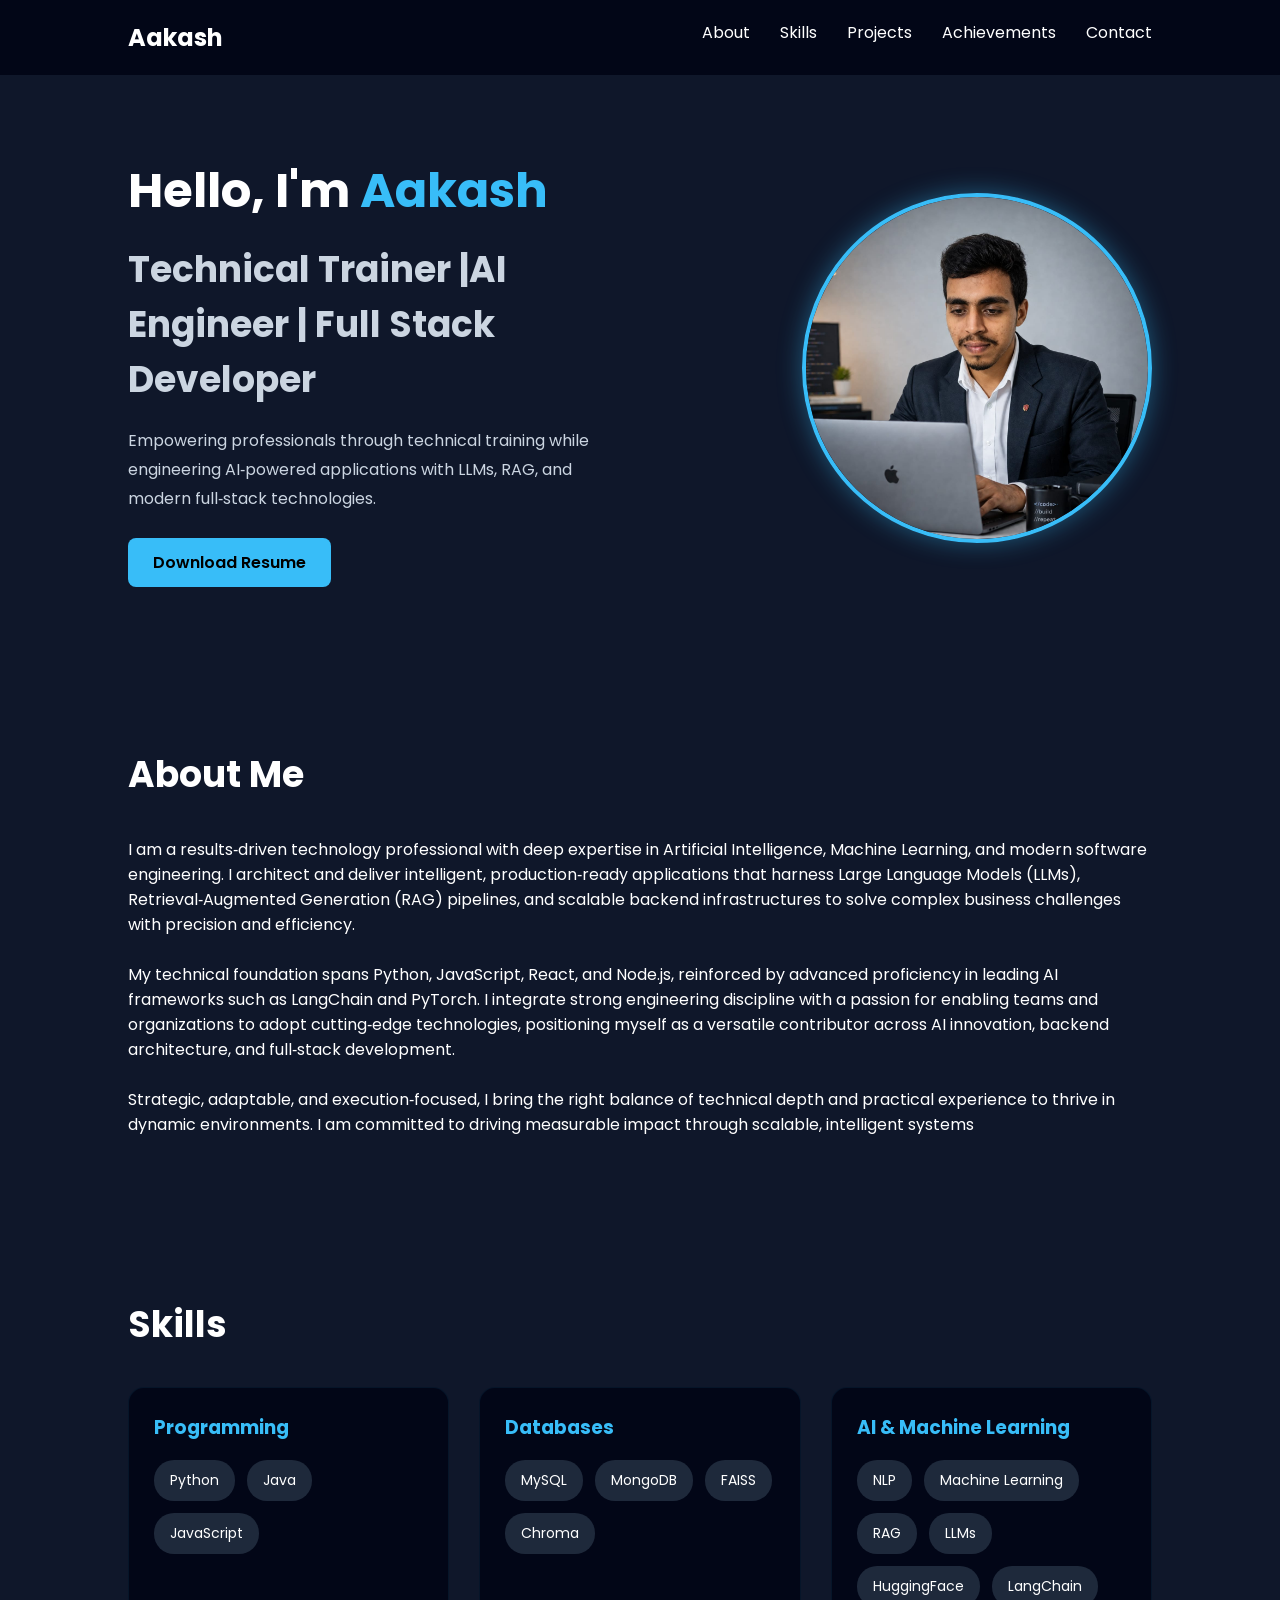
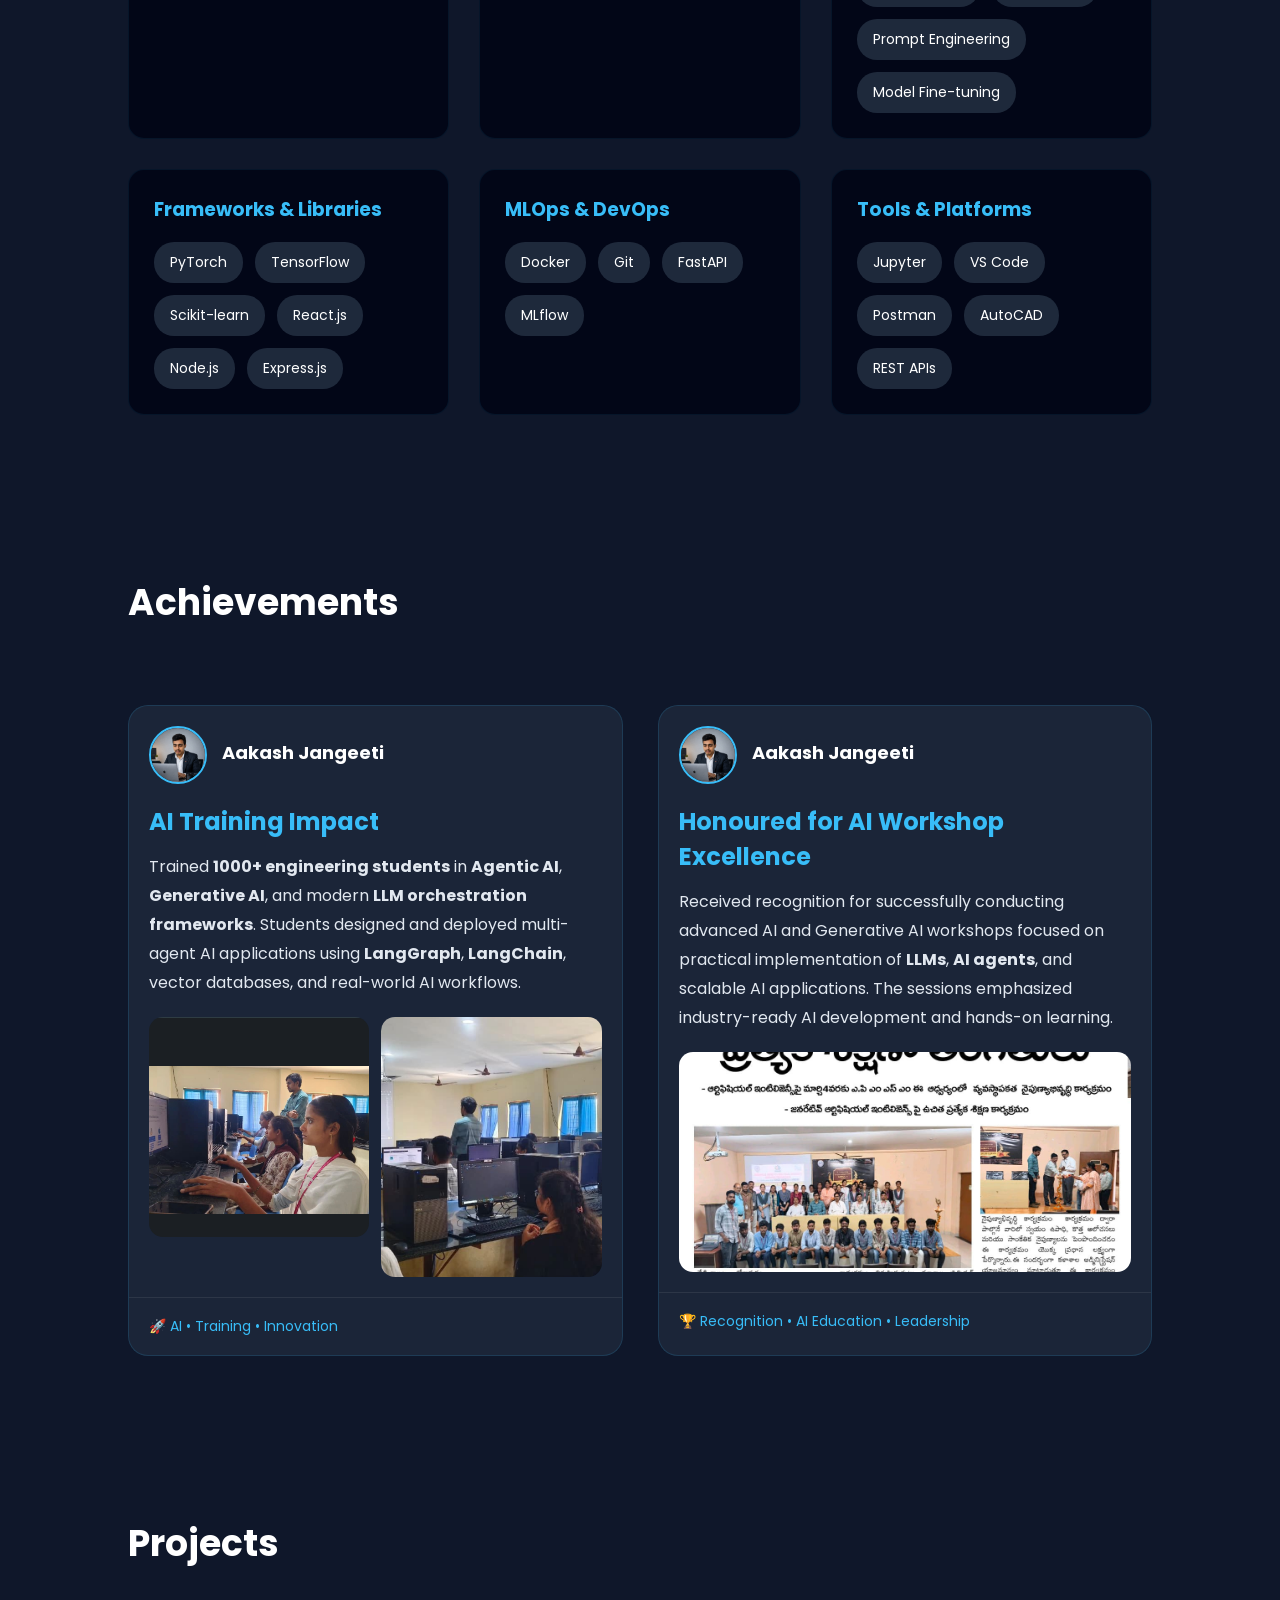
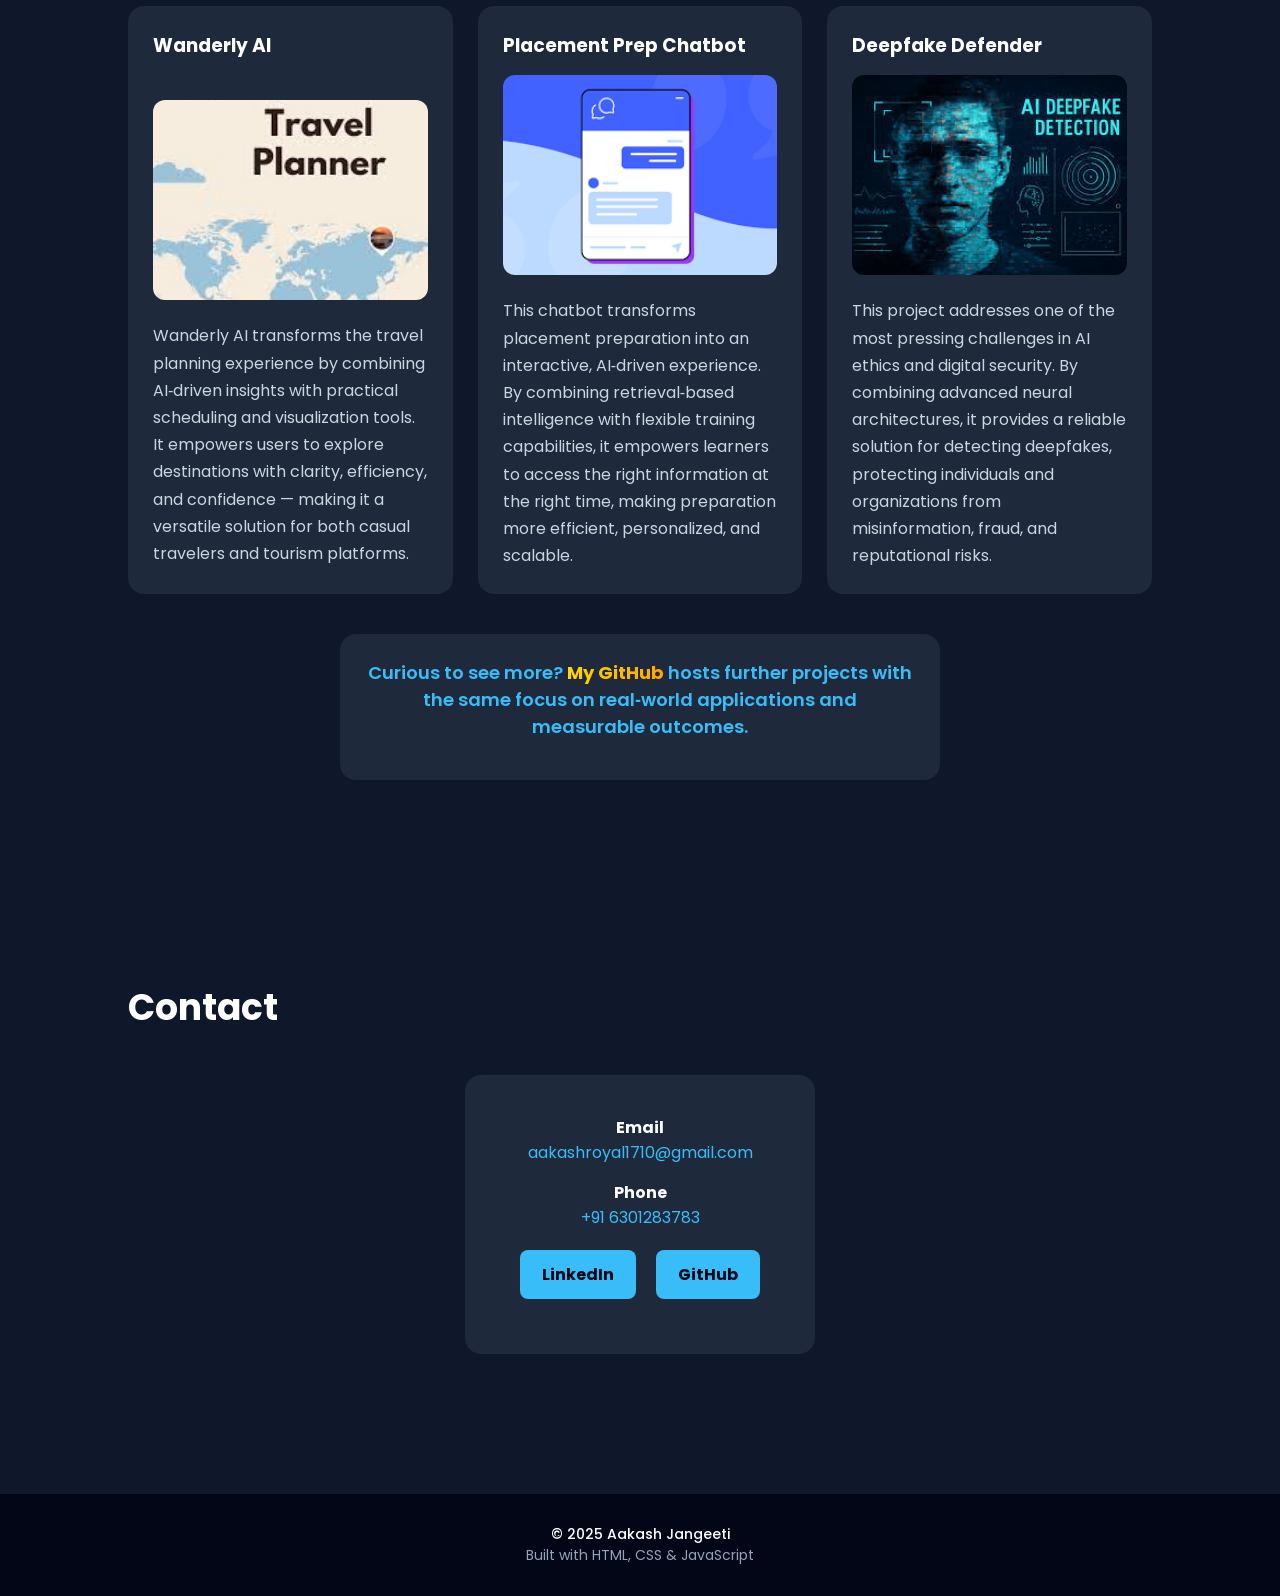
==== portfolio/index.html @ a97d08bf "Fix HTML formatting and structure in index.html" ====
<!DOCTYPE html>
<html lang="en">
<head>
<meta charset="UTF-8">
<meta name="viewport" content="width=device-width, initial-scale=1.0">

<title>Aakash Jangeeti | AI Engineer</title>

<link rel="stylesheet" href="style.css">

<link href="https://fonts.googleapis.com/css2?family=Poppins:wght@300;400;600&display=swap" rel="stylesheet">

</head>

<body>

<nav>
<h2><a href="#home">Aakash</a></h2>

<ul>
<li><a href="#about">About</a></li>
<li><a href="#skills">Skills</a></li>
<li><a href="#projects">Projects</a></li>
<li><a href="#achievements">Achievements</a></li>
<li><a href="#contact">Contact</a></li>
</ul>

</nav>


<section id="home" class="hero">

<div class="hero-left">

<h1>Hello, I'm <span>Aakash</span></h1>

<h2>Technical Trainer |AI Engineer | Full Stack Developer</h2>

<p>
Empowering professionals through technical training while engineering AI‑powered applications with LLMs, RAG, and modern full‑stack technologies.
</p>

<a href="Aakash_Resume.pdf" class="btn">Download Resume</a>

</div>


<div class="hero-right">
<img src="aakash_coding.jpeg" alt="Aakash">
</div>

</section>


<section id="about">

<h2>About Me</h2>
<br>
<p>
I am a results‑driven technology professional with deep expertise in Artificial Intelligence, Machine Learning, and modern software engineering. I architect and deliver intelligent, production‑ready applications that harness Large Language Models (LLMs), Retrieval‑Augmented Generation (RAG) pipelines, and scalable backend infrastructures to solve complex business challenges with precision and efficiency.
</p>
<br>
<p>
My technical foundation spans Python, JavaScript, React, and Node.js, reinforced by advanced proficiency in leading AI frameworks such as LangChain and PyTorch. I integrate strong engineering discipline with a passion for enabling teams and organizations to adopt cutting‑edge technologies, positioning myself as a versatile contributor across AI innovation, backend architecture, and full‑stack development.
</p>
<br>
<p>
Strategic, adaptable, and execution‑focused, I bring the right balance of technical depth and practical experience to thrive in dynamic environments. I am committed to driving measurable impact through scalable, intelligent systems
</p>
</section>


<section id="skills">

<h2>Skills</h2>
<br>

<div class="skills-container">

<div class="skill-category">
<h3>Programming</h3>
<div class="skills-grid">
<div class="skill">Python</div>
<div class="skill">Java</div>
<div class="skill">JavaScript</div>
</div>
</div>

<div class="skill-category">
<h3>Databases</h3>
<div class="skills-grid">
<div class="skill">MySQL</div>
<div class="skill">MongoDB</div>
<div class="skill">FAISS</div>
<div class="skill">Chroma</div>
</div>
</div>

<div class="skill-category">
<h3>AI & Machine Learning</h3>
<div class="skills-grid">
<div class="skill">NLP</div>
<div class="skill">Machine Learning</div>
<div class="skill">RAG</div>
<div class="skill">LLMs</div>
<div class="skill">HuggingFace</div>
<div class="skill">LangChain</div>
<div class="skill">Prompt Engineering</div>
<div class="skill">Model Fine-tuning</div>
</div>
</div>

<div class="skill-category">
<h3>Frameworks & Libraries</h3>
<div class="skills-grid">
<div class="skill">PyTorch</div>
<div class="skill">TensorFlow</div>
<div class="skill">Scikit-learn</div>
<div class="skill">React.js</div>
<div class="skill">Node.js</div>
<div class="skill">Express.js</div>
</div>
</div>

<div class="skill-category">
<h3>MLOps & DevOps</h3>
<div class="skills-grid">
<div class="skill">Docker</div>
<div class="skill">Git</div>
<div class="skill">FastAPI</div>
<div class="skill">MLflow</div>
</div>
</div>

<div class="skill-category">
<h3>Tools & Platforms</h3>
<div class="skills-grid">
<div class="skill">Jupyter</div>
<div class="skill">VS Code</div>
<div class="skill">Postman</div>
<div class="skill">AutoCAD</div>
<div class="skill">REST APIs</div>
</div>
</div>

</div>

</section>

<section id="achievements">

    <h2>Achievements</h2>
    <br>

    <div class="achievement-grid">

        <!-- ACHIEVEMENT POST 1 -->

        <div class="achievement-card">

            <!-- HEADER -->

            <div class="achievement-header">

                <img src="aakash_coding.jpeg" alt="Aakash Profile">

                <div>
                    <h3>Aakash Jangeeti</h3>
                    
                </div>

            </div>

            <!-- CONTENT -->

            <div class="achievement-content">

                <h2>AI Training Impact</h2>

                <p>
                    Trained 
                    <strong>1000+ engineering students</strong> 
                    in 
                    <strong>Agentic AI</strong>, 
                    <strong>Generative AI</strong>, 
                    and modern 
                    <strong>LLM orchestration frameworks</strong>.

                    Students designed and deployed 
                    multi-agent AI applications using 
                    <strong>LangGraph</strong>, 
                    <strong>LangChain</strong>, 
                    vector databases, and real-world AI workflows.
                </p>

            </div>

            <!-- IMAGE GALLERY -->

            <div class="achievement-gallery">

                <img 
                    src="Screenshot 2026-05-19 055055.png" 
                    alt="Workshop Achievement"
                    class="achievement-img"
                >
                <img 
                    src="Screenshot 2026-05-19 055153.png" 
                    alt="Workshop Achievement"
                    class="achievement-img"
                >
                <!-- ADD MORE IMAGES LIKE THIS -->

                <!--
                <img 
                    src="workshop2.jpg" 
                    alt="Workshop"
                    class="achievement-img"
                >
                -->

            </div>

            <!-- FOOTER -->

            <div class="achievement-footer">

                <span>🚀 AI • Training • Innovation</span>

            </div>

        </div>


        <!-- ACHIEVEMENT POST 2 -->

        <div class="achievement-card">

            <!-- HEADER -->

            <div class="achievement-header">

                <img src="aakash_coding.jpeg" alt="Aakash Profile">

                <div>
                    <h3>Aakash Jangeeti</h3>
                </div>

            </div>

            <!-- CONTENT -->

            <div class="achievement-content">

                <h2>Honoured for AI Workshop Excellence</h2>

                <p>
                    Received recognition for successfully conducting 
                    advanced AI and Generative AI workshops focused on 
                    practical implementation of 
                    <strong>LLMs</strong>, 
                    <strong>AI agents</strong>, 
                    and scalable AI applications.

                    The sessions emphasized 
                    industry-ready AI development and hands-on learning.
                </p>

            </div>

            <!-- IMAGE GALLERY -->

            <div class="achievement-gallery">

                <img 
                    src="my_honour.jpeg" 
                    alt="Award Ceremony"
                    class="achievement-img"
                >

            </div>

            <!-- FOOTER -->

            <div class="achievement-footer">

                <span>🏆 Recognition • AI Education • Leadership</span>

            </div>

        </div>

    </div>

</section>


<!-- FULLSCREEN IMAGE VIEWER -->

<div id="imageModal" class="image-modal">

    <span class="close">&times;</span>

    <img 
        class="modal-content"
        id="modalImg"
    >

</div>
<section id="projects">

<h2>Projects</h2>
<br>

<div class="project-grid">

<div class="card">
<h3>Wanderly AI</h3>
<br>
<img src="travel.jpg" alt="Wanderly AI">

<p>Wanderly AI transforms the travel planning experience by combining AI‑driven insights with practical scheduling and visualization tools. It empowers users to explore destinations with clarity, efficiency, and confidence — making it a versatile solution for both casual travelers and tourism platforms.</p>
</div>

<div class="card">
<h3>Placement Prep Chatbot</h3>

<img src="chatbot.png" alt="Placement Prep Chatbot">
<br>
<p>This chatbot transforms placement preparation into an interactive, AI‑driven experience. By combining retrieval‑based intelligence with flexible training capabilities, it empowers learners to access the right information at the right time, making preparation more efficient, personalized, and scalable.</p>
</div>

<div class="card">
<h3>Deepfake Defender</h3>
<img src="deepfake detection.jpg" alt="Deepfake Defender">
<p>This project addresses one of the most pressing challenges in AI ethics and digital security. By combining advanced neural architectures, it provides a reliable solution for detecting deepfakes, protecting individuals and organizations from misinformation, fraud, and reputational risks.</p>
</div>
</div>
<div class="github-invite">
<p>Curious to see more? <a href="https://github.com/Webdesigner4everyone002" target="_blank">My GitHub</a> hosts further projects with the same focus on real‑world applications and measurable outcomes.</p>
</div>

</section>


<section id="contact">

<h2>Contact</h2>

<div class="contact-container">

<div class="contact-card">

<p><strong>Email</strong></p>
<a href="mailto:aakashroyal1710@gmail.com">
aakashroyal1710@gmail.com
</a>

<p><strong>Phone</strong></p>
<a href="tel:+916301283783">
+91 6301283783
</a>

<div class="contact-links">

<a href="https://www.linkedin.com/in/aakash-jangeeti-a8015821b/" target="_blank" rel="noopener" class="contact-btn">
LinkedIn
</a>

<a href="https://github.com/Webdesigner4everyone002" target="_blank" rel="noopener" class="contact-btn">
GitHub
</a>

</div>

</div>

</div>

</section>


<footer>

<p>© 2025 Aakash Jangeeti</p>
<p>Built with HTML, CSS & JavaScript</p>

</footer>

<script src="script.js"></script>

</body>
</html>
---- portfolio/style.css ----
*{
margin:0;
padding:0;
box-sizing:border-box;
font-family:'Poppins',sans-serif;
}

body{
background:#0f172a;
color:white;
}

/* =========================
   NAVBAR
========================= */

nav{
display:flex;
justify-content:space-between;
padding:20px 10%;
background:#020617;
position:sticky;
top:0;
z-index:1000;
backdrop-filter:blur(10px);
}

nav ul{
display:flex;
list-style:none;
gap:30px;
}

nav a{
text-decoration:none;
color:white;
transition:0.3s ease;
}

nav a:hover{
color:#38bdf8;
}

/* =========================
   HERO SECTION
========================= */

.hero{
display:flex;
align-items:center;
justify-content:space-between;
padding:80px 10%;
gap:60px;
}

.hero-left{
max-width:500px;
}

.hero-left h1{
font-size:48px;
margin-bottom:15px;
}

.hero-left h2{
margin-bottom:20px;
color:#cbd5e1;
}

.hero-left p{
line-height:1.8;
color:#cbd5e1;
}

.hero-left span{
color:#38bdf8;
}

.hero-right img{
width:350px;
height:350px;
object-fit:cover;
object-position:19% center;
border-radius:50%;
border:4px solid #38bdf8;

box-shadow:
0 0 25px rgba(56,189,248,0.4);
}

/* =========================
   BUTTON
========================= */

.btn{
display:inline-block;
margin-top:25px;
padding:12px 25px;
background:#38bdf8;
color:black;
border-radius:8px;
text-decoration:none;
font-weight:600;

transition:0.3s ease;
}

.btn:hover{
transform:translateY(-3px) scale(1.03);

box-shadow:
0 10px 20px rgba(56,189,248,0.4);
}

/* =========================
   GENERAL SECTION
========================= */

section{
padding:80px 10%;
}

section h2{
font-size:36px;
margin-bottom:10px;
}

/* =========================
   SKILLS SECTION
========================= */

.skills-container{
display:grid;
grid-template-columns:repeat(auto-fit,minmax(300px,1fr));
gap:30px;
}

.skill-category{
background:#020617;
padding:25px;
border-radius:16px;
transition:0.3s ease;

border:1px solid rgba(56,189,248,0.08);
}

.skill-category:hover{
transform:translateY(-8px);

box-shadow:
0 15px 30px rgba(0,0,0,0.5),
0 0 15px rgba(56,189,248,0.15);
}

.skill-category h3{
margin-bottom:18px;
color:#38bdf8;
}

.skills-grid{
display:flex;
flex-wrap:wrap;
gap:12px;
}

.skill{
background:#1e293b;
padding:10px 16px;
border-radius:20px;
font-size:14px;
transition:0.3s ease;
cursor:pointer;
}

.skill:hover{
background:#38bdf8;
color:black;
transform:scale(1.08);

box-shadow:
0 0 12px rgba(56,189,248,0.6);
}

.skill:active{
transform:scale(0.95);
}

/* =========================
   ACHIEVEMENTS SECTION
========================= */

.achievement-grid{
display:grid;
grid-template-columns:repeat(auto-fit,minmax(340px,1fr));
gap:35px;
margin-top:40px;
}

/* =========================
   ACHIEVEMENT CARD
========================= */

.achievement-card{

background:rgba(30,41,59,0.85);

border:1px solid rgba(56,189,248,0.15);

backdrop-filter:blur(12px);

border-radius:20px;

overflow:hidden;

transition:0.4s ease;

position:relative;

opacity:0;

transform:translateY(40px);
}

/* SHOW ANIMATION */

.achievement-card.show{

opacity:1;

transform:translateY(0);

transition:
opacity 0.8s ease,
transform 0.8s ease;
}

/* GLOW EFFECT */

.achievement-card::before{

content:"";

position:absolute;

inset:0;

border-radius:20px;

padding:1px;

background:linear-gradient(
135deg,
rgba(56,189,248,0.5),
transparent,
rgba(56,189,248,0.25)
);

-webkit-mask:
linear-gradient(#fff 0 0) content-box,
linear-gradient(#fff 0 0);

-webkit-mask-composite:xor;

mask-composite:exclude;

opacity:0;

transition:0.4s ease;
}

.achievement-card:hover::before{
opacity:1;
}

.achievement-card:hover{

transform:translateY(-10px) scale(1.01);

box-shadow:
0 20px 40px rgba(0,0,0,0.5),
0 0 20px rgba(56,189,248,0.2);
}

/* =========================
   ACHIEVEMENT HEADER
========================= */

.achievement-header{
display:flex;
align-items:center;
gap:15px;
padding:20px;
}

.achievement-header img{

width:58px;
height:58px;

border-radius:50%;

object-fit:cover;

border:2px solid #38bdf8;
}

.achievement-header h3{
font-size:18px;
margin-bottom:4px;
}

.achievement-header span{
font-size:14px;
color:#94a3b8;
}

/* =========================
   ACHIEVEMENT CONTENT
========================= */

.achievement-content{
padding:0 20px 20px;
}

.achievement-content h2{
color:#38bdf8;
margin-bottom:14px;
font-size:24px;
}

.achievement-content p{
line-height:1.8;
color:#e2e8f0;
}

/* =========================
   ACHIEVEMENT GALLERY
========================= */

.achievement-gallery{

display:grid;

grid-template-columns:
repeat(auto-fit,minmax(180px,1fr));

gap:12px;

padding:0 20px 20px;
}

/* IMAGE STYLE */

.achievement-img{

width:100%;

height:220px;

object-fit:cover;

border-radius:14px;

cursor:pointer;

transition:
transform 0.4s ease,
filter 0.4s ease,
box-shadow 0.4s ease;
}

/* HOVER EFFECT */

.achievement-img:hover{

transform:scale(1.03);

filter:brightness(1.08);

box-shadow:
0 10px 25px rgba(0,0,0,0.4),
0 0 18px rgba(56,189,248,0.35);
}

/* PINTEREST STYLE HEIGHTS */

.achievement-gallery img:nth-child(2){
height:260px;
}

.achievement-gallery img:nth-child(3){
height:180px;
}

.achievement-gallery img:nth-child(4){
height:240px;
}

/* =========================
   ACHIEVEMENT FOOTER
========================= */

.achievement-footer{

padding:18px 20px;

border-top:1px solid rgba(255,255,255,0.08);

color:#38bdf8;

font-size:14px;
}

/* =========================
   FULLSCREEN IMAGE MODAL
========================= */

/* =========================
   FULLSCREEN IMAGE MODAL
========================= */

.image-modal{

display:none;

position:fixed;

inset:0;

z-index:9999;

background:rgba(2,6,23,0.96);

backdrop-filter:blur(8px);

justify-content:center;

align-items:center;

overflow:hidden;

padding:30px;
}

/* MODAL IMAGE */

.modal-content{

max-width:90%;

max-height:90vh;

border-radius:18px;

cursor:grab;

user-select:none;

transition:transform 0.25s ease;

box-shadow:
0 20px 40px rgba(0,0,0,0.6),
0 0 25px rgba(56,189,248,0.25);
}

/* CLOSE BUTTON */

.close{

position:absolute;

top:20px;

right:35px;

font-size:50px;

color:white;

cursor:pointer;

z-index:10000;

transition:0.3s ease;
}

.close:hover{

transform:rotate(90deg) scale(1.15);

color:#38bdf8;
}

/* MODAL ANIMATIONS */

@keyframes zoomIn{

to{
transform:scale(1);
}

}

@keyframes fadeIn{

from{
opacity:0;
}

to{
opacity:1;
}

}

/* =========================
   PROJECTS SECTION
========================= */

.project-grid{
display:grid;
grid-template-columns:repeat(auto-fit,minmax(250px,1fr));
gap:25px;
}

.card{
background:#1e293b;
padding:25px;
border-radius:16px;
transition:0.3s ease;
overflow:hidden;
}

.card:hover{

transform:translateY(-10px);

box-shadow:
0 15px 30px rgba(0,0,0,0.5);
}

.card img{
width:100%;
height:200px;
object-fit:cover;
border-radius:12px;
margin:15px 0;
}

.card p{
line-height:1.7;
color:#cbd5e1;
}

/* =========================
   GITHUB INVITE
========================= */

.github-invite{

margin:40px auto;

text-align:center;

background:#1e293b;

padding:25px;

border-radius:16px;

transition:0.3s ease;

max-width:600px;
}

.github-invite:hover{

transform:translateY(-5px);

box-shadow:
0 15px 30px rgba(0,0,0,0.4);
}

.github-invite p{

font-size:18px;

margin-bottom:15px;

color:#38bdf8;

font-weight:600;
}

.github-invite a{

background:
linear-gradient(90deg,#FFD700,#FFA500,#FFD700);

-webkit-background-clip:text;

-webkit-text-fill-color:transparent;

font-weight:700;

text-decoration:none;

transition:0.5s ease;

background-size:200% auto;
}

.github-invite a:hover{
background-position:right center;
}

/* =========================
   CONTACT SECTION
========================= */

.contact-container{
display:flex;
justify-content:center;
margin-top:40px;
}

.contact-card{

background:#1e293b;

padding:40px;

border-radius:16px;

text-align:center;

width:350px;

transition:0.3s ease;
}

.contact-card:hover{

transform:translateY(-8px);

box-shadow:
0 15px 30px rgba(0,0,0,0.5);
}

.contact-card a{

display:block;

color:#38bdf8;

text-decoration:none;

margin-bottom:15px;

font-size:16px;
}

.contact-card a:hover{
text-decoration:underline;
}

/* =========================
   SOCIAL BUTTONS
========================= */

.contact-links{

display:flex;

justify-content:center;

gap:20px;

margin-top:20px;
}

.contact-btn{

display:inline-block;

background:#38bdf8;

color:#020617 !important;

padding:12px 22px;

border-radius:8px;

text-decoration:none;

font-weight:700;

font-size:16px;

transition:0.3s ease;
}

.contact-btn:hover{

transform:translateY(-3px) scale(1.05);

background:#0ea5e9;

color:white;

box-shadow:
0 8px 20px rgba(56,189,248,0.6);
}

/* =========================
   FOOTER
========================= */

footer{

text-align:center;

padding:30px;

background:#020617;

color:#94a3b8;

font-size:14px;

margin-top:60px;
}

footer p:first-child{

color:white;

font-weight:500;
}

/* =========================
   RESPONSIVE DESIGN
========================= */

@media(max-width:992px){

.hero{
flex-direction:column;
text-align:center;
}

.hero-right img{
width:280px;
height:280px;
}

}

@media(max-width:768px){

nav{
flex-direction:column;
align-items:center;
gap:20px;
}

nav ul{
flex-wrap:wrap;
justify-content:center;
}

.hero-left h1{
font-size:38px;
}

section{
padding:70px 8%;
}

.achievement-gallery{
grid-template-columns:
repeat(auto-fit,minmax(140px,1fr));
}

.achievement-img{
height:180px;
}

}

@media(max-width:480px){

.hero-left h1{
font-size:32px;
}

.hero-left h2{
font-size:20px;
}

section h2{
font-size:30px;
}

.contact-card{
width:100%;
}

}
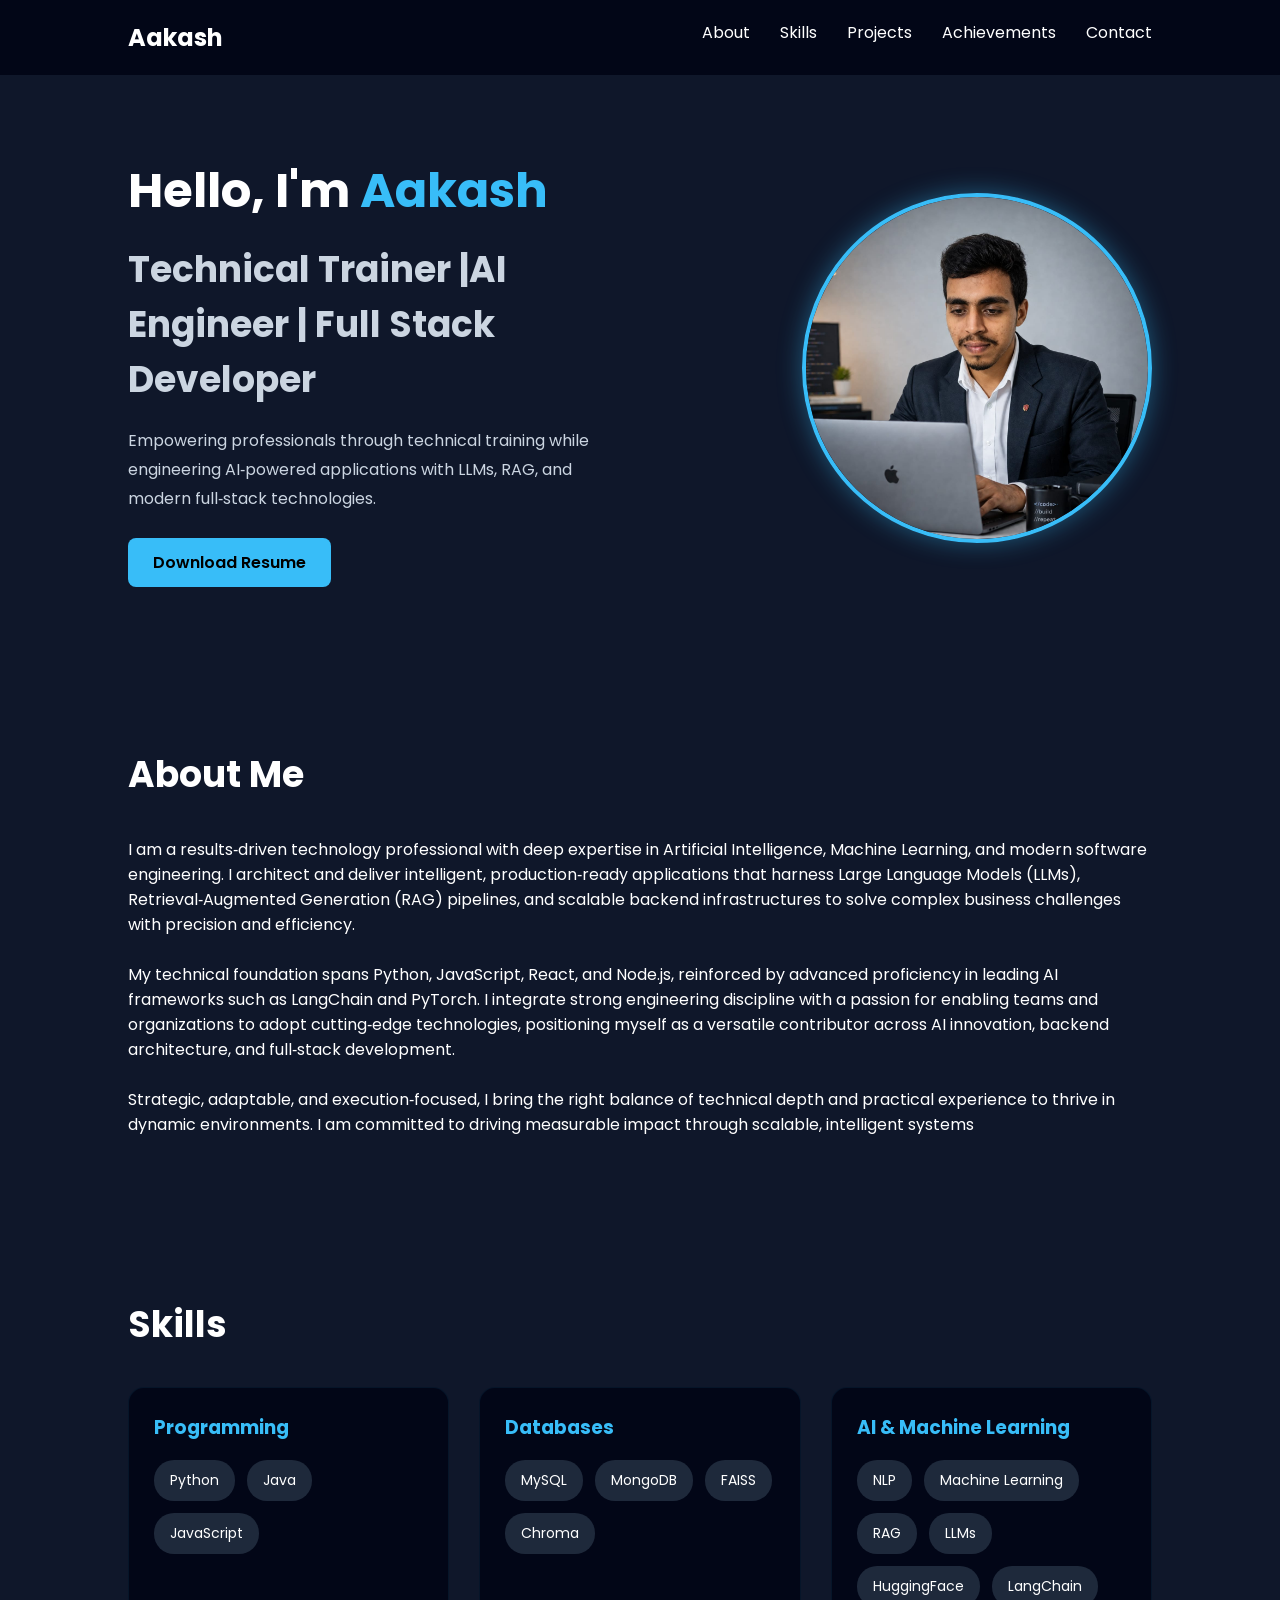
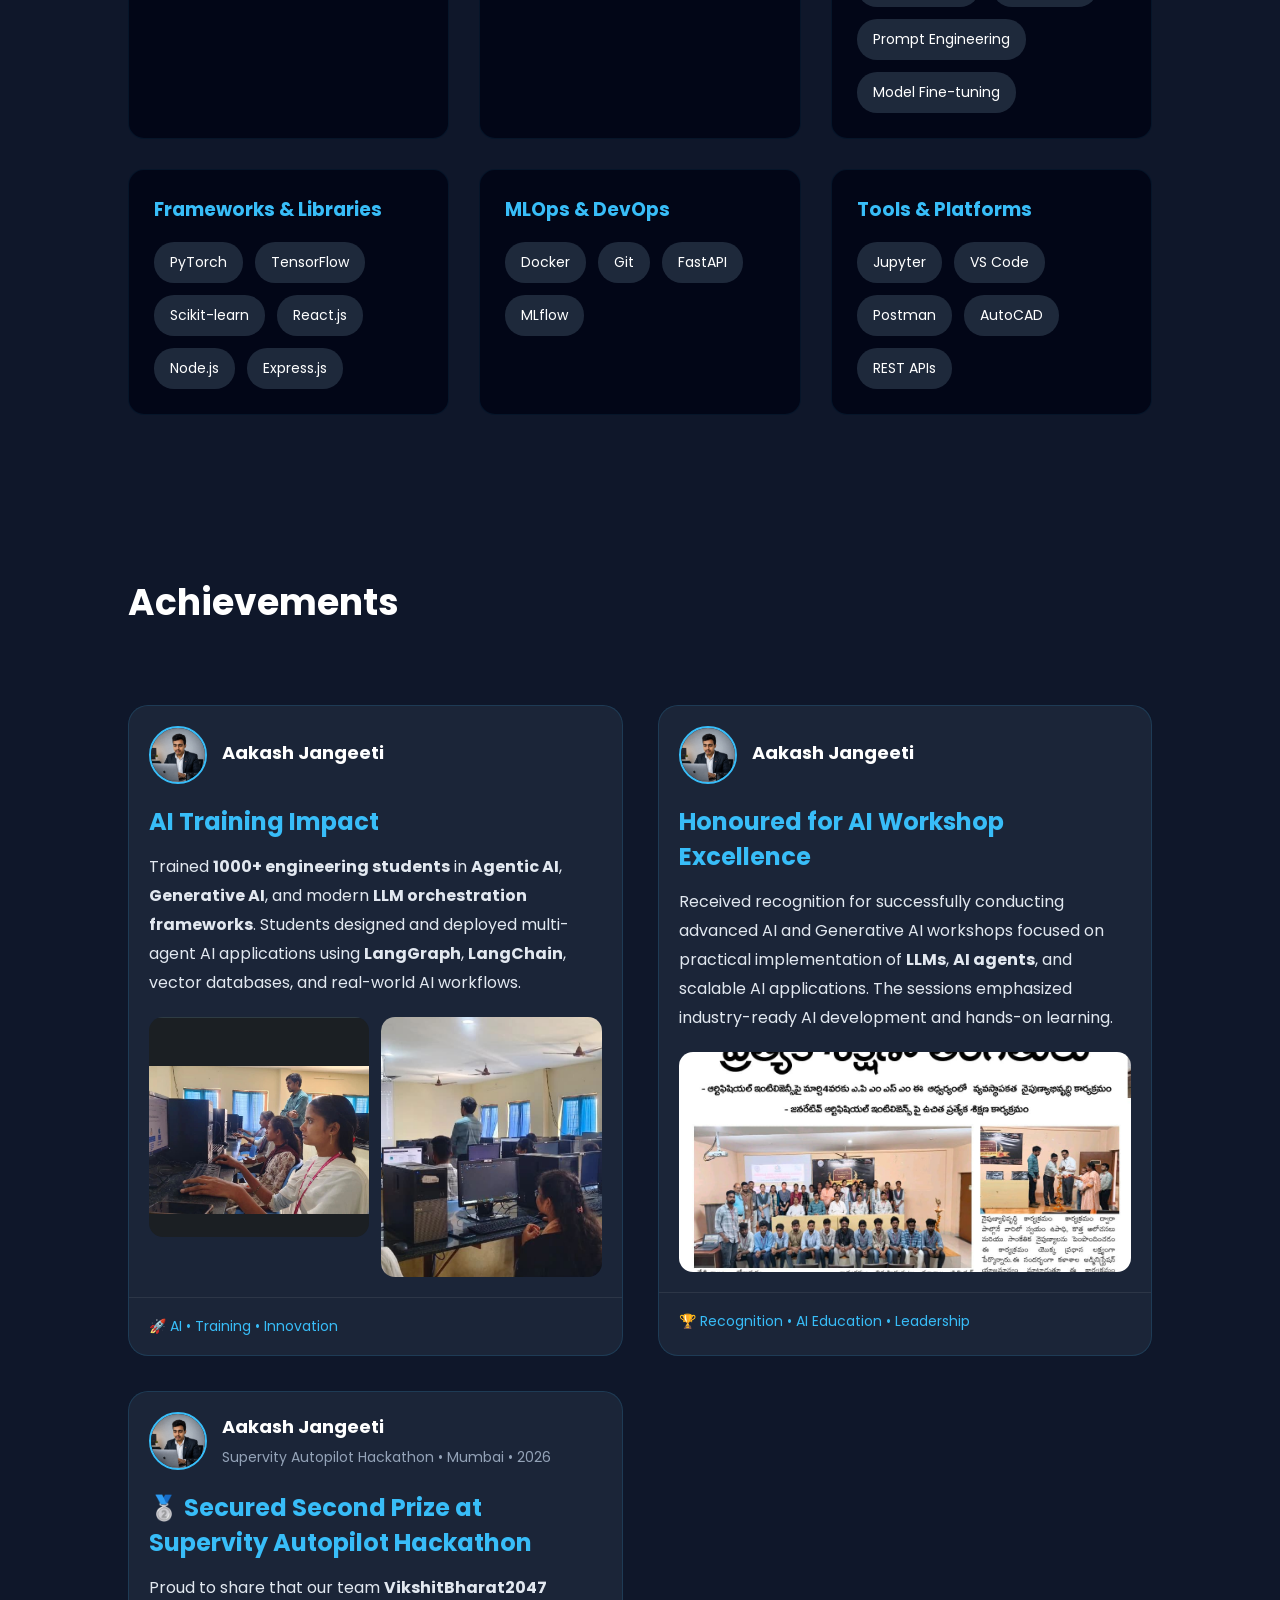
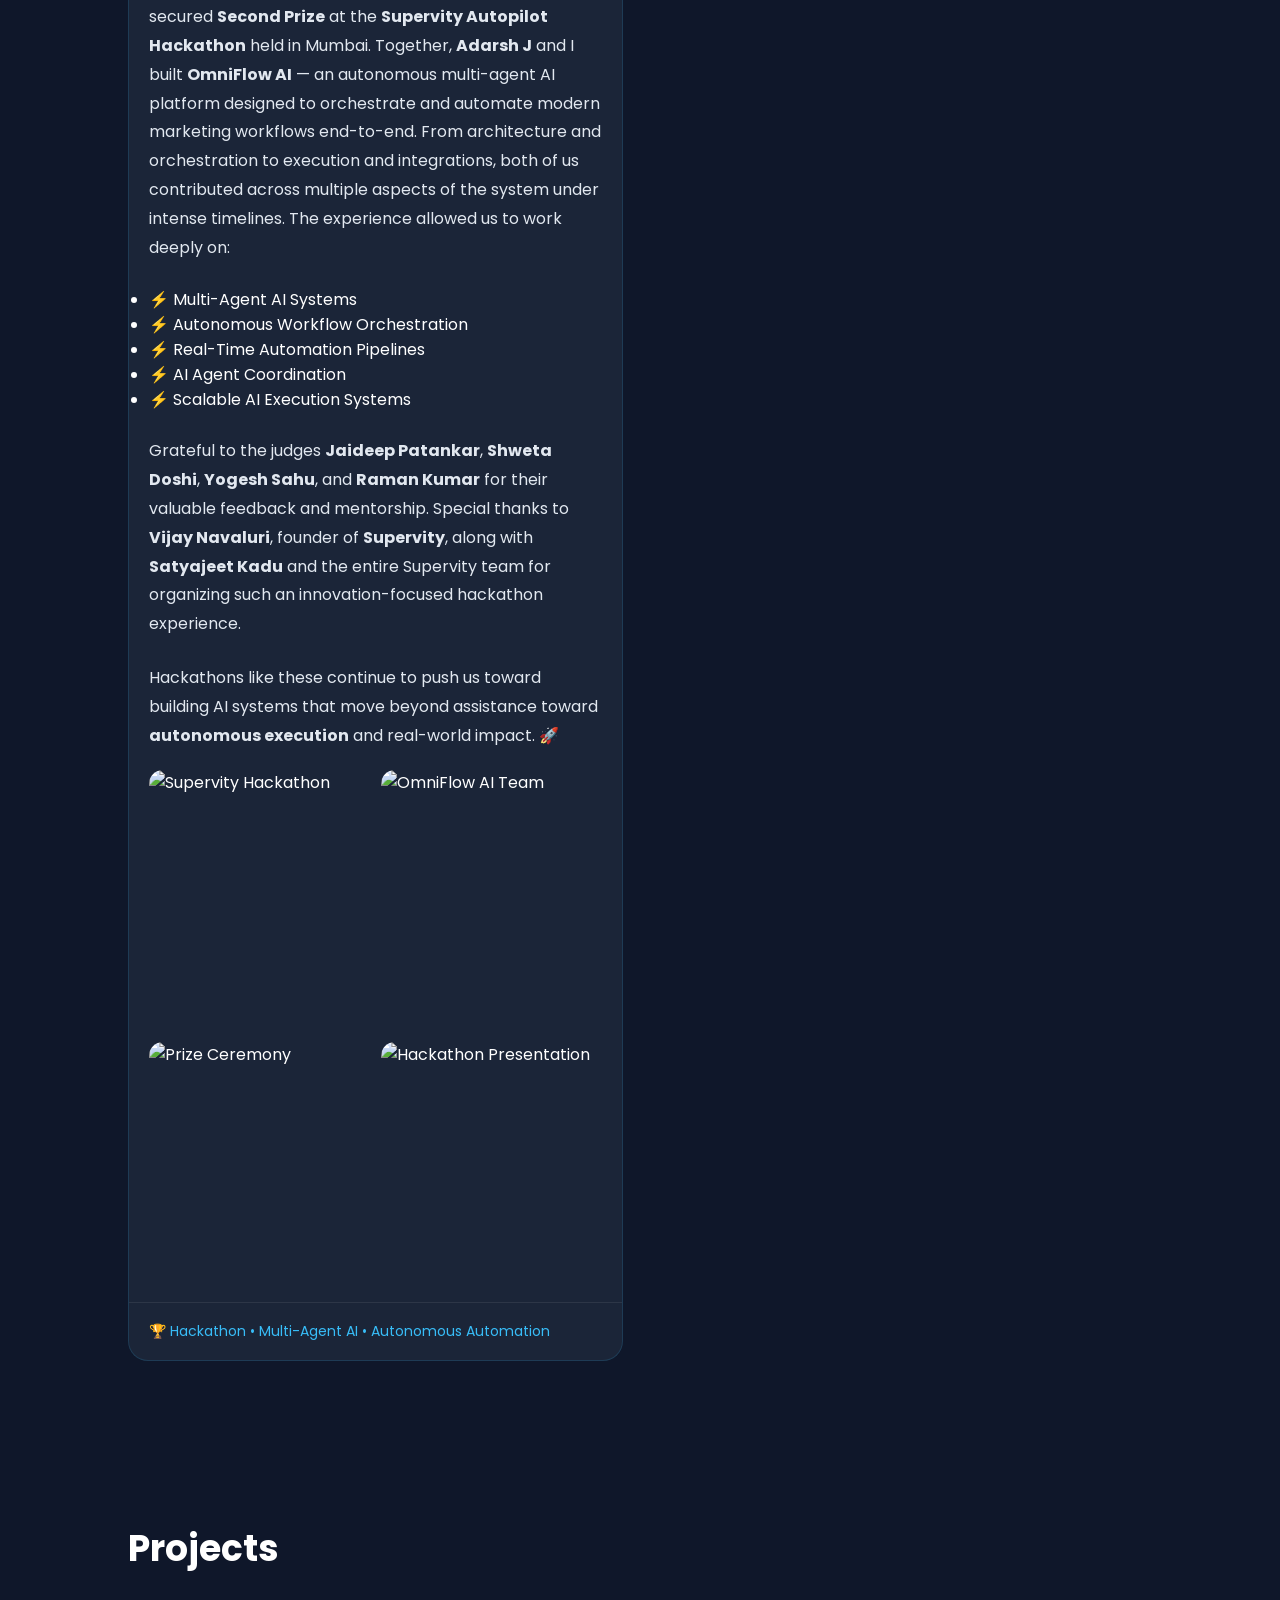
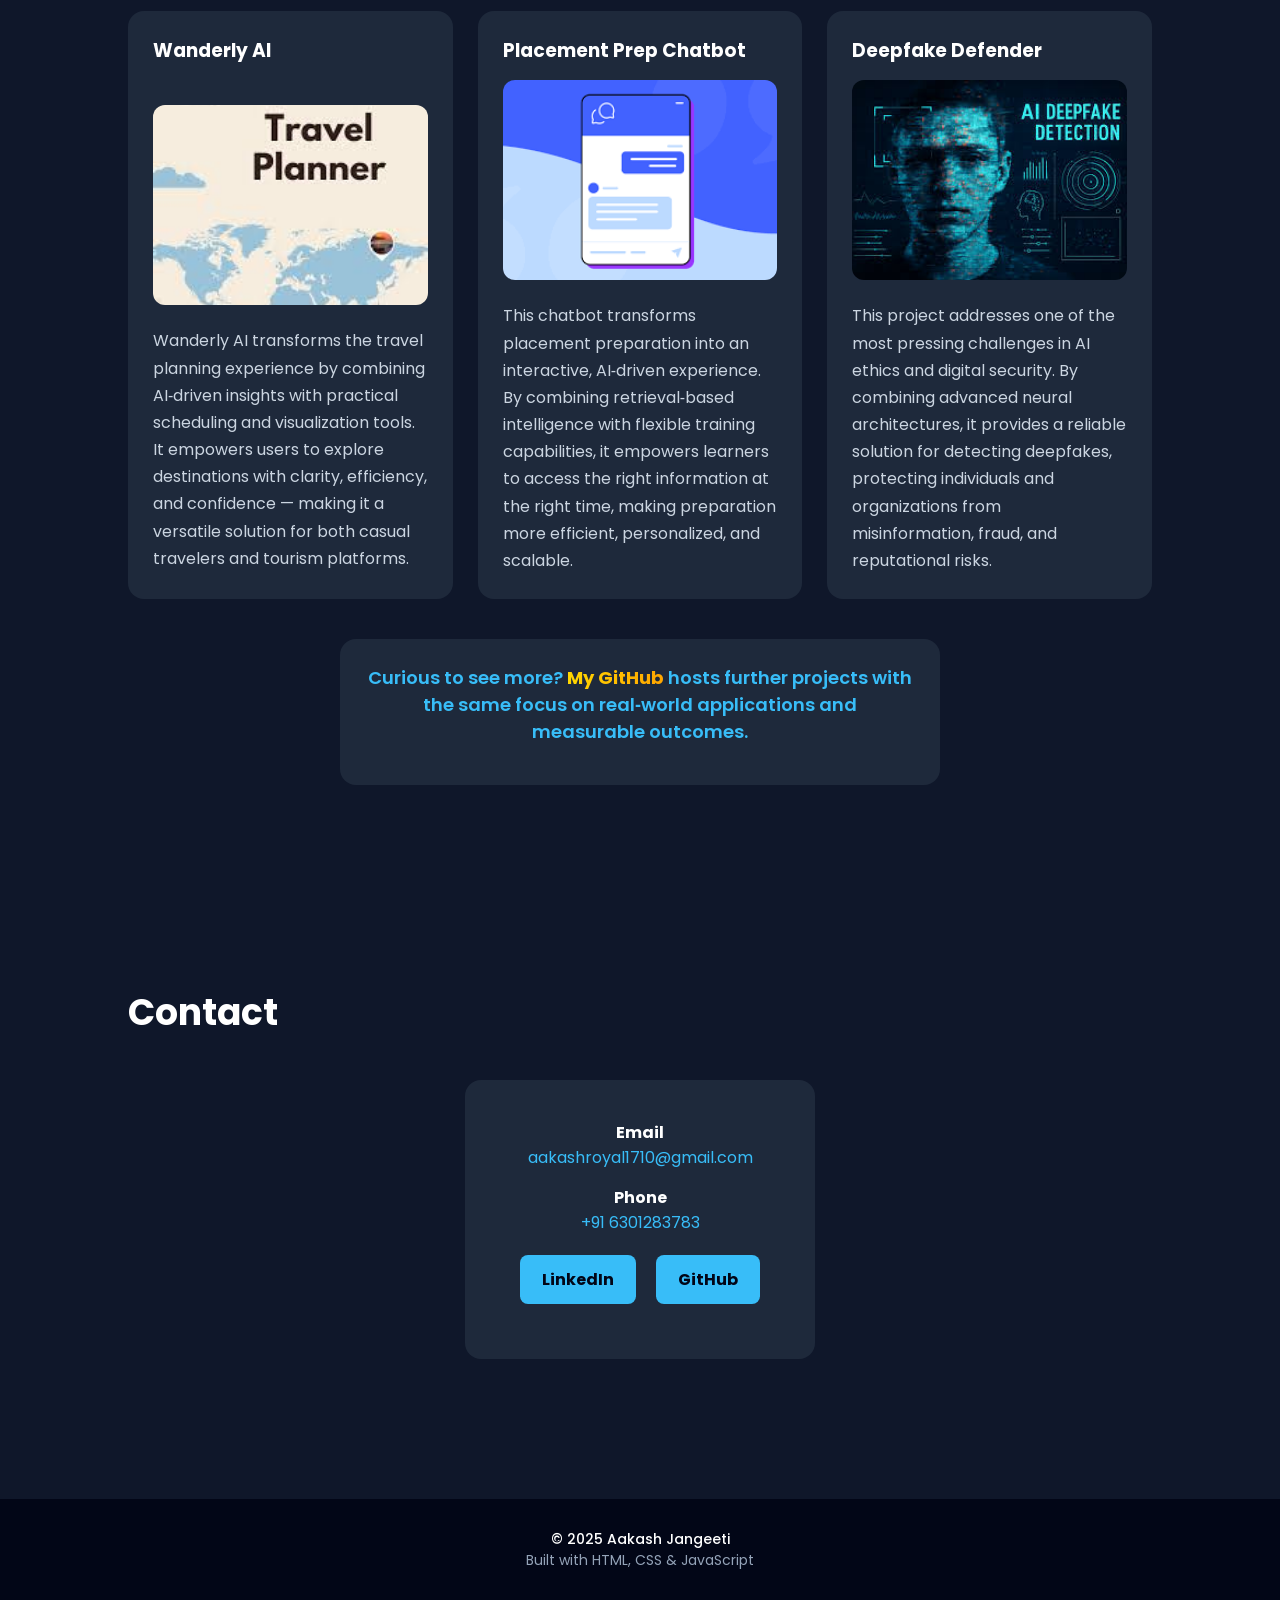
==== commit 7beb5ead: "Update index.html" ====
--- a/portfolio/index.html
+++ b/portfolio/index.html
@@ -289,7 +289,147 @@
             </div>
 
         </div>
-
+          <!-- ACHIEVEMENT POST : SUPERVITY HACKATHON -->
+
+<div class="achievement-card">
+
+    <!-- HEADER -->
+
+    <div class="achievement-header">
+
+        <img src="aakash_coding.jpeg" alt="Aakash Profile">
+
+        <div>
+            <h3>Aakash Jangeeti</h3>
+            <span>Supervity Autopilot Hackathon • Mumbai • 2026</span>
+        </div>
+
+    </div>
+
+    <!-- CONTENT -->
+
+    <div class="achievement-content">
+
+        <h2>
+            🥈 Secured Second Prize at Supervity Autopilot Hackathon
+        </h2>
+
+        <p>
+
+            Proud to share that our team 
+            <strong>VikshitBharat2047</strong> 
+            secured 
+            <strong>Second Prize</strong> 
+            at the 
+            <strong>Supervity Autopilot Hackathon</strong> 
+            held in Mumbai.
+
+            Together, 
+            <strong>Adarsh J</strong> 
+            and I built 
+            <strong>OmniFlow AI</strong> — an autonomous 
+            multi-agent AI platform designed to orchestrate 
+            and automate modern marketing workflows end-to-end.
+
+            From architecture and orchestration to execution 
+            and integrations, both of us contributed across 
+            multiple aspects of the system under intense timelines.
+
+            The experience allowed us to work deeply on:
+
+        </p>
+
+        <br>
+
+        <ul class="achievement-list">
+
+            <li>⚡ Multi-Agent AI Systems</li>
+
+            <li>⚡ Autonomous Workflow Orchestration</li>
+
+            <li>⚡ Real-Time Automation Pipelines</li>
+
+            <li>⚡ AI Agent Coordination</li>
+
+            <li>⚡ Scalable AI Execution Systems</li>
+
+        </ul>
+
+        <br>
+
+        <p>
+
+            Grateful to the judges 
+            <strong>Jaideep Patankar</strong>, 
+            <strong>Shweta Doshi</strong>, 
+            <strong>Yogesh Sahu</strong>, and 
+            <strong>Raman Kumar</strong> 
+            for their valuable feedback and mentorship.
+
+            Special thanks to 
+            <strong>Vijay Navaluri</strong>, founder of 
+            <strong>Supervity</strong>, along with 
+            <strong>Satyajeet Kadu</strong> 
+            and the entire Supervity team for organizing such 
+            an innovation-focused hackathon experience.
+
+        </p>
+
+        <br>
+
+        <p>
+
+            Hackathons like these continue to push us toward 
+            building AI systems that move beyond assistance 
+            toward 
+            <strong>autonomous execution</strong> 
+            and real-world impact. 🚀
+
+        </p>
+
+    </div>
+
+    <!-- IMAGE GALLERY -->
+
+    <div class="achievement-gallery">
+
+        <img 
+            src="hackathon1.jpg"
+            alt="Supervity Hackathon"
+            class="achievement-img"
+        >
+
+        <img 
+            src="hackathon2.jpg"
+            alt="OmniFlow AI Team"
+            class="achievement-img"
+        >
+
+        <img 
+            src="hackathon3.jpg"
+            alt="Prize Ceremony"
+            class="achievement-img"
+        >
+
+        <img 
+            src="hackathon4.jpg"
+            alt="Hackathon Presentation"
+            class="achievement-img"
+        >
+
+    </div>
+
+    <!-- FOOTER -->
+
+    <div class="achievement-footer">
+
+        <span>
+            🏆 Hackathon • Multi-Agent AI • Autonomous Automation
+        </span>
+
+    </div>
+
+</div>
     </div>
 
 </section>
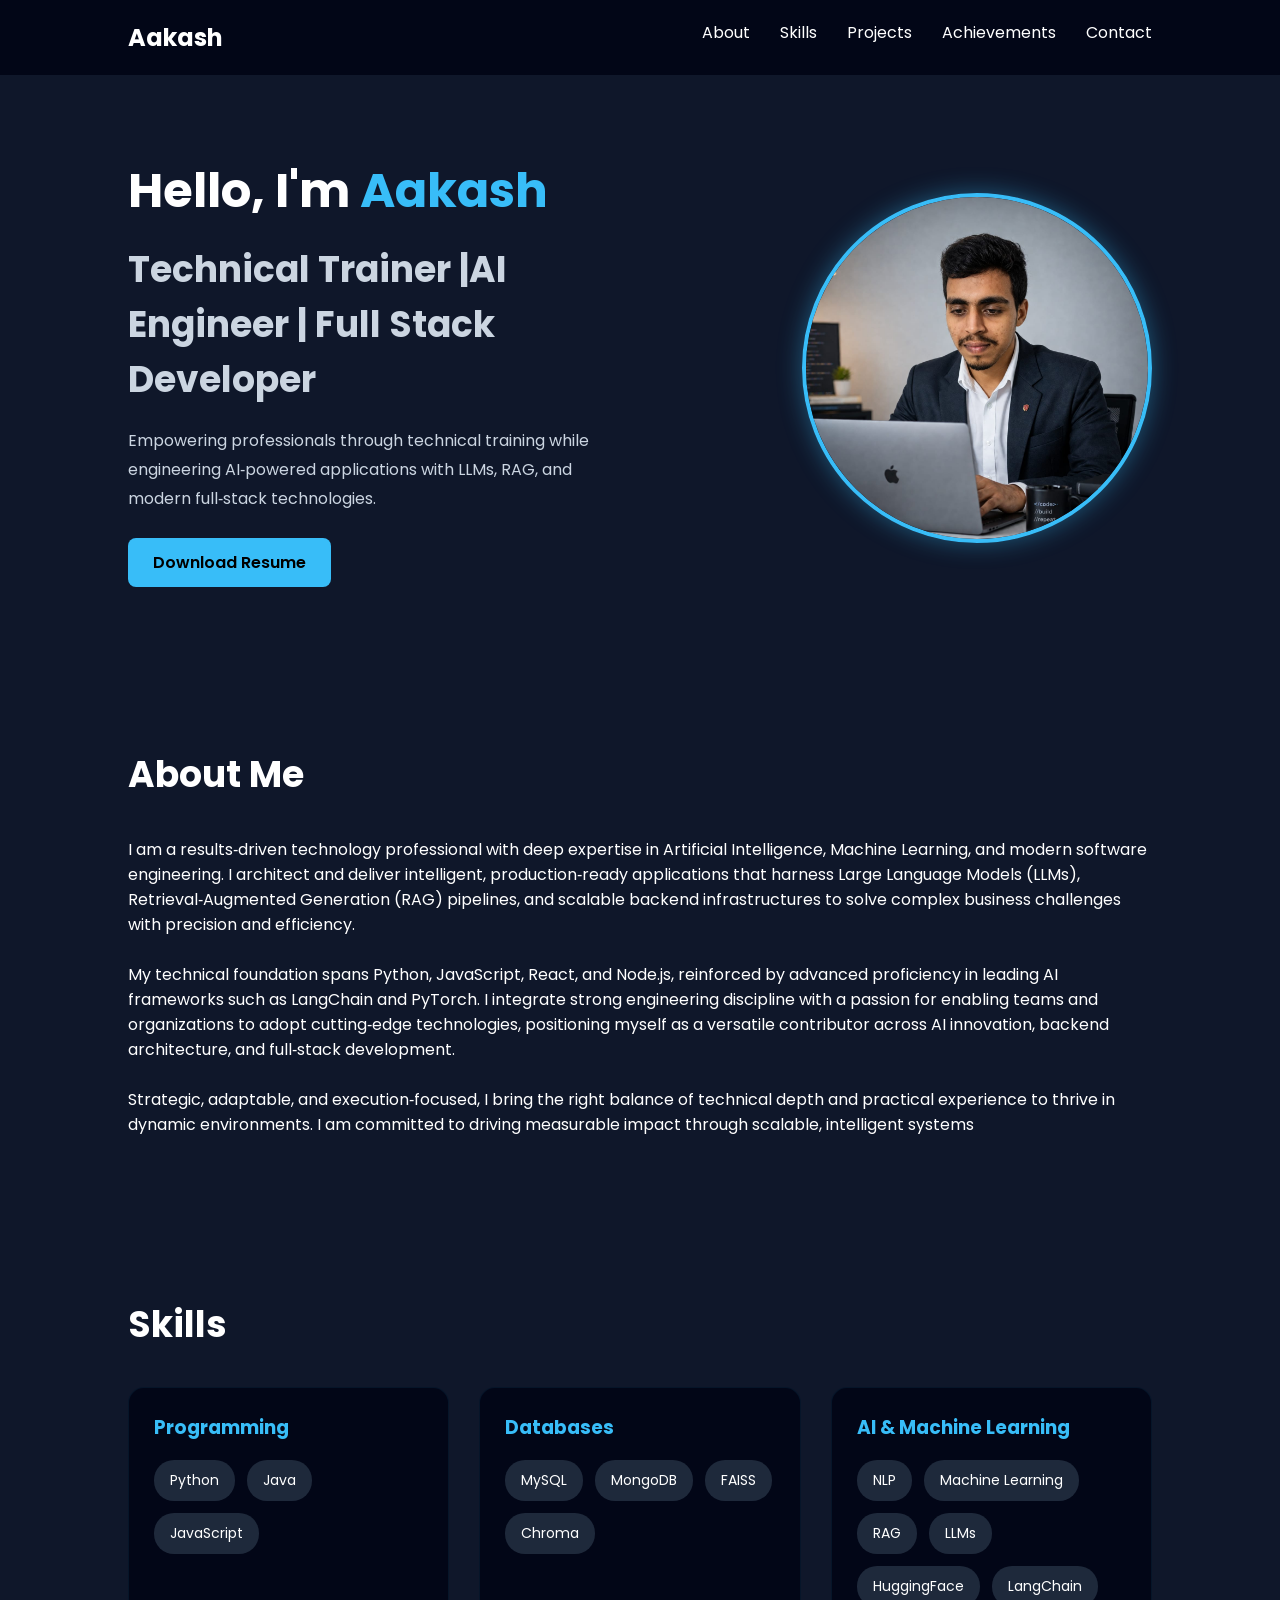
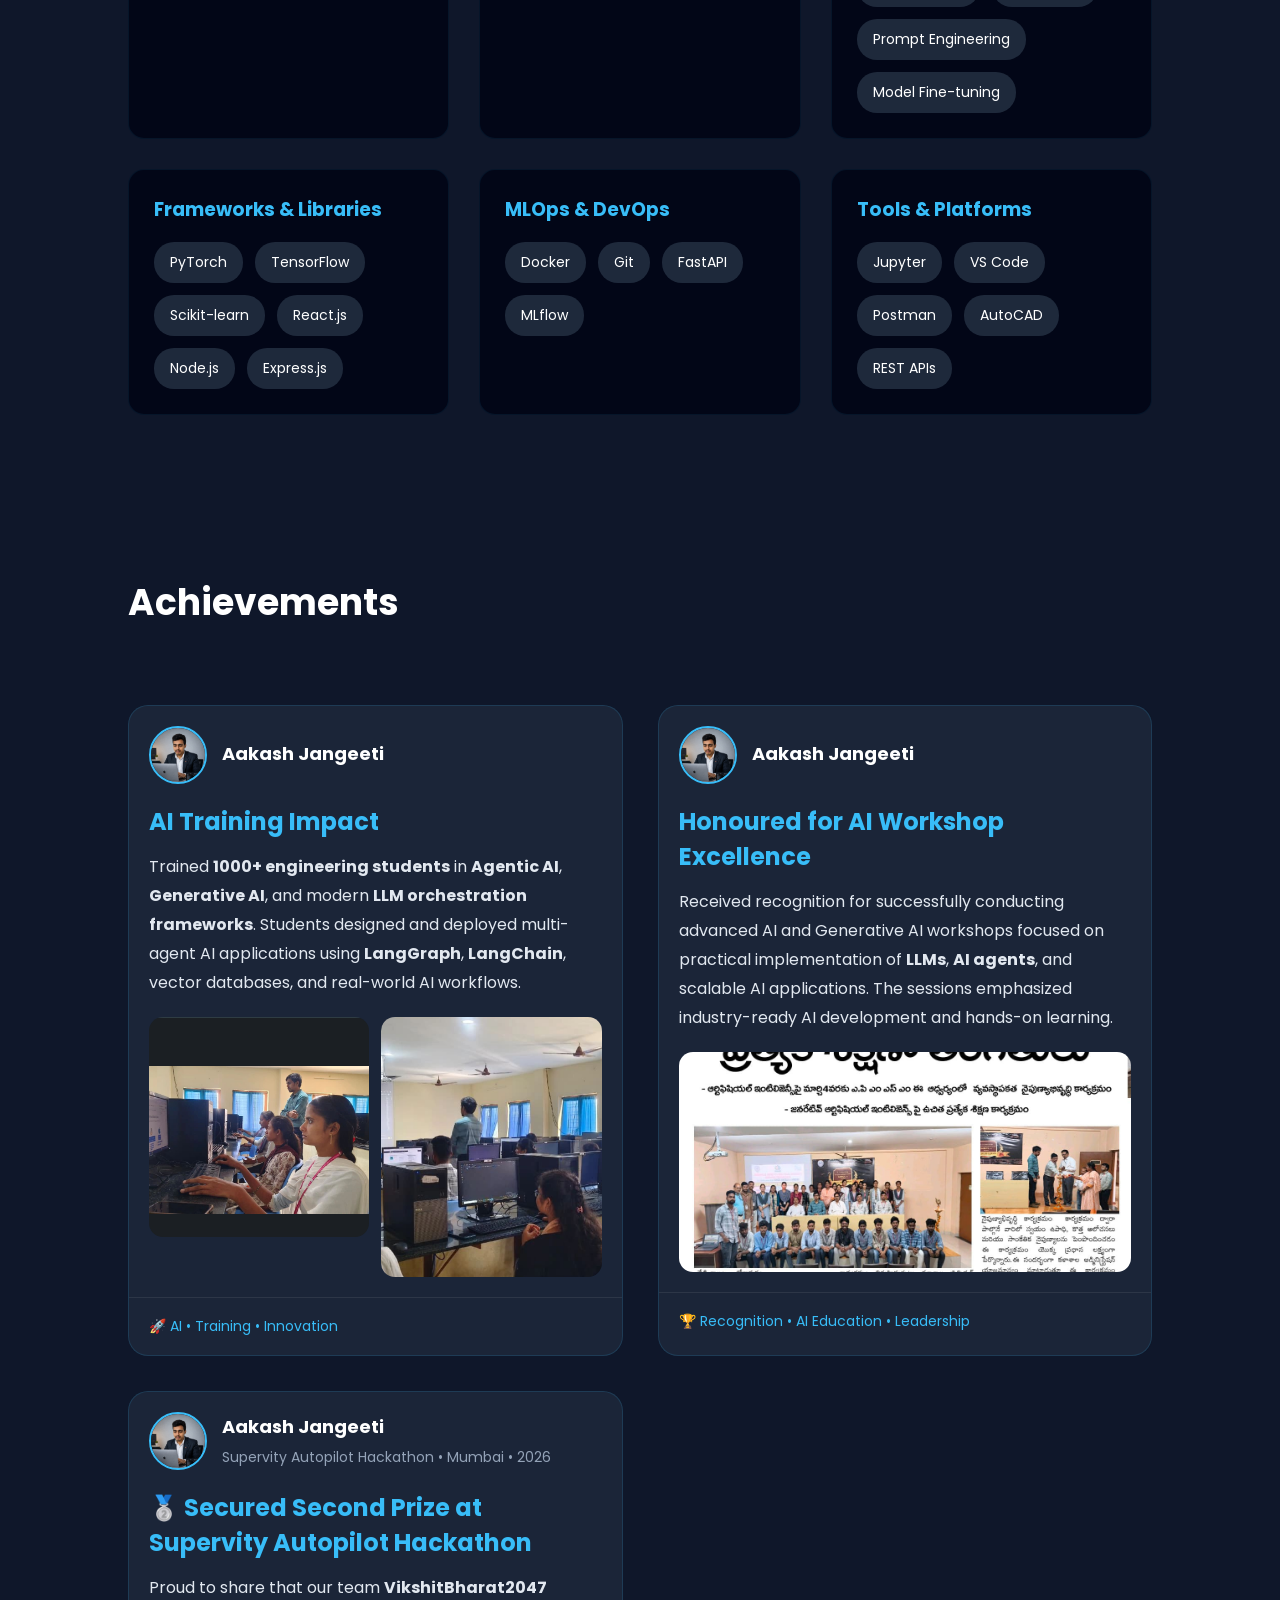
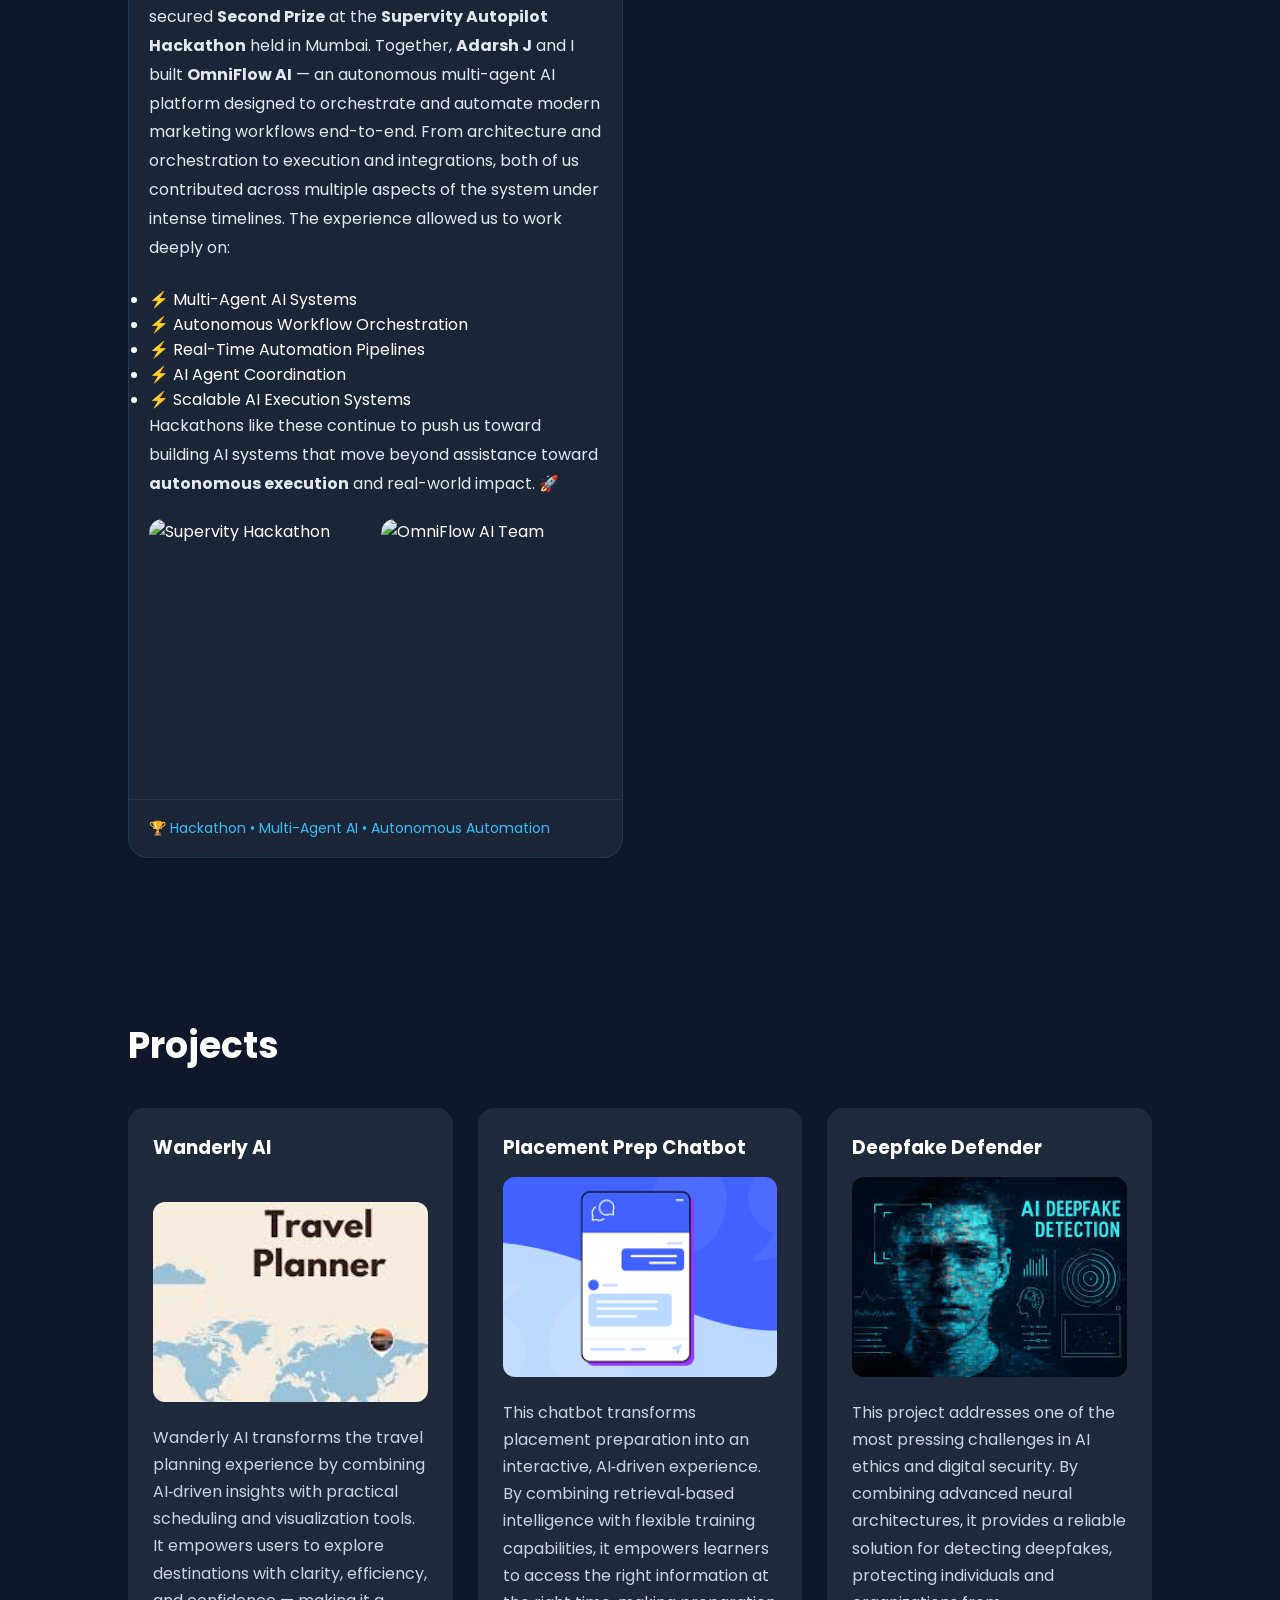
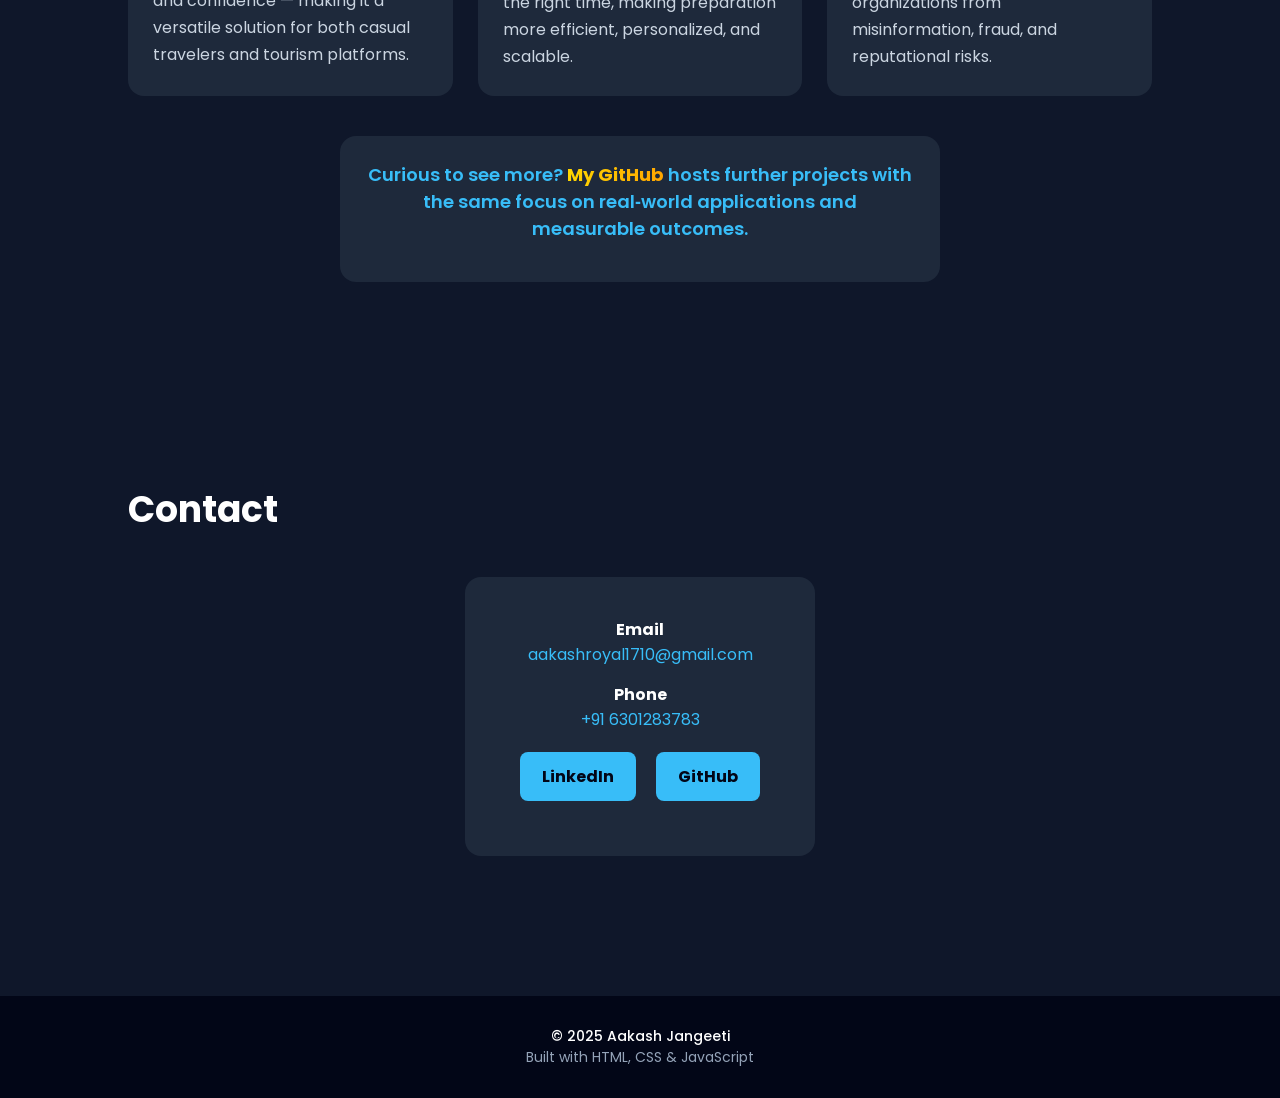
==== commit 31862f0c: "Update index.html" ====
--- a/portfolio/index.html
+++ b/portfolio/index.html
@@ -289,7 +289,7 @@
             </div>
 
         </div>
-          <!-- ACHIEVEMENT POST : SUPERVITY HACKATHON -->
+            <!-- ACHIEVEMENT POST 3 -->
 
 <div class="achievement-card">
 
@@ -354,29 +354,6 @@
             <li>⚡ Scalable AI Execution Systems</li>
 
         </ul>
-
-        <br>
-
-        <p>
-
-            Grateful to the judges 
-            <strong>Jaideep Patankar</strong>, 
-            <strong>Shweta Doshi</strong>, 
-            <strong>Yogesh Sahu</strong>, and 
-            <strong>Raman Kumar</strong> 
-            for their valuable feedback and mentorship.
-
-            Special thanks to 
-            <strong>Vijay Navaluri</strong>, founder of 
-            <strong>Supervity</strong>, along with 
-            <strong>Satyajeet Kadu</strong> 
-            and the entire Supervity team for organizing such 
-            an innovation-focused hackathon experience.
-
-        </p>
-
-        <br>
-
         <p>
 
             Hackathons like these continue to push us toward 
@@ -394,18 +371,18 @@
     <div class="achievement-gallery">
 
         <img 
-            src="hackathon1.jpg"
+            src="hackathon-image-award1.jpeg"
             alt="Supervity Hackathon"
             class="achievement-img"
         >
 
         <img 
-            src="hackathon2.jpg"
+            src="hackathon-image-award2.jpeg"
             alt="OmniFlow AI Team"
             class="achievement-img"
         >
 
-        <img 
+       <!--- <img 
             src="hackathon3.jpg"
             alt="Prize Ceremony"
             class="achievement-img"
@@ -415,7 +392,7 @@
             src="hackathon4.jpg"
             alt="Hackathon Presentation"
             class="achievement-img"
-        >
+        >-->
 
     </div>
 
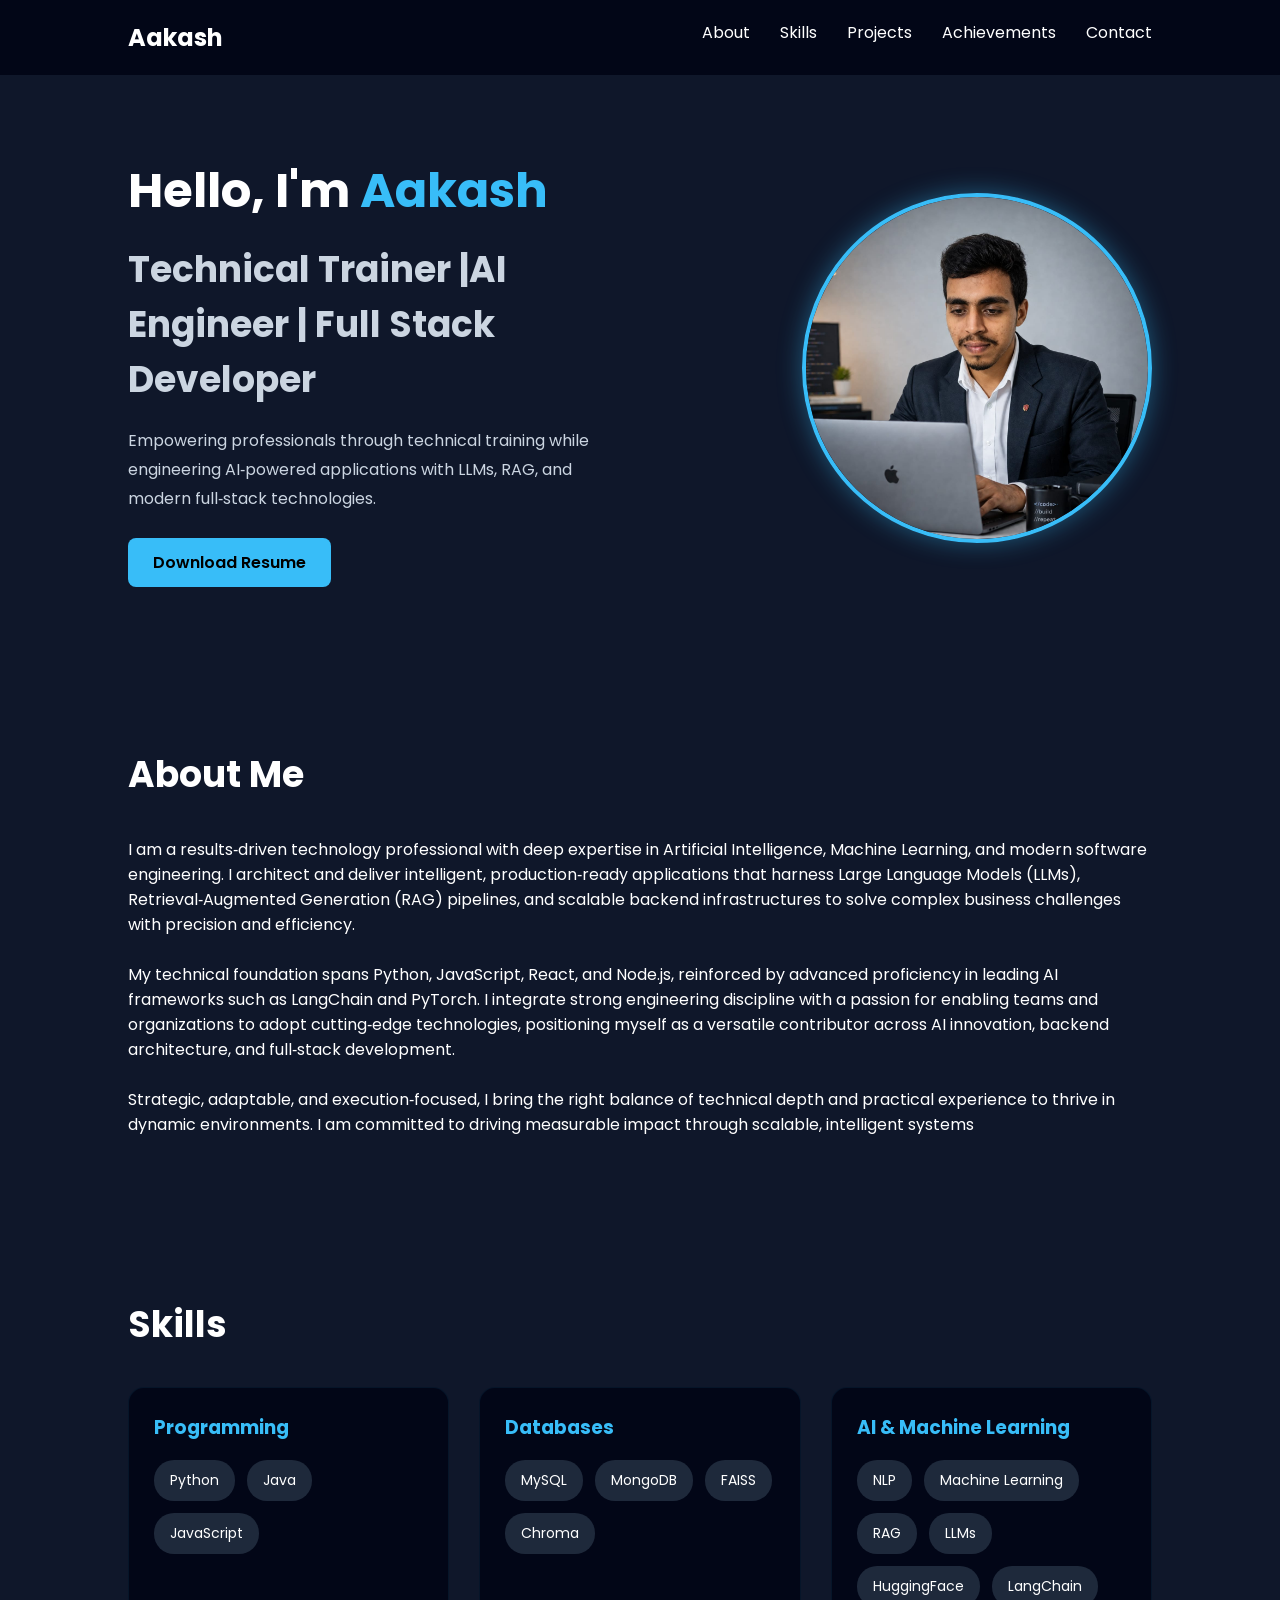
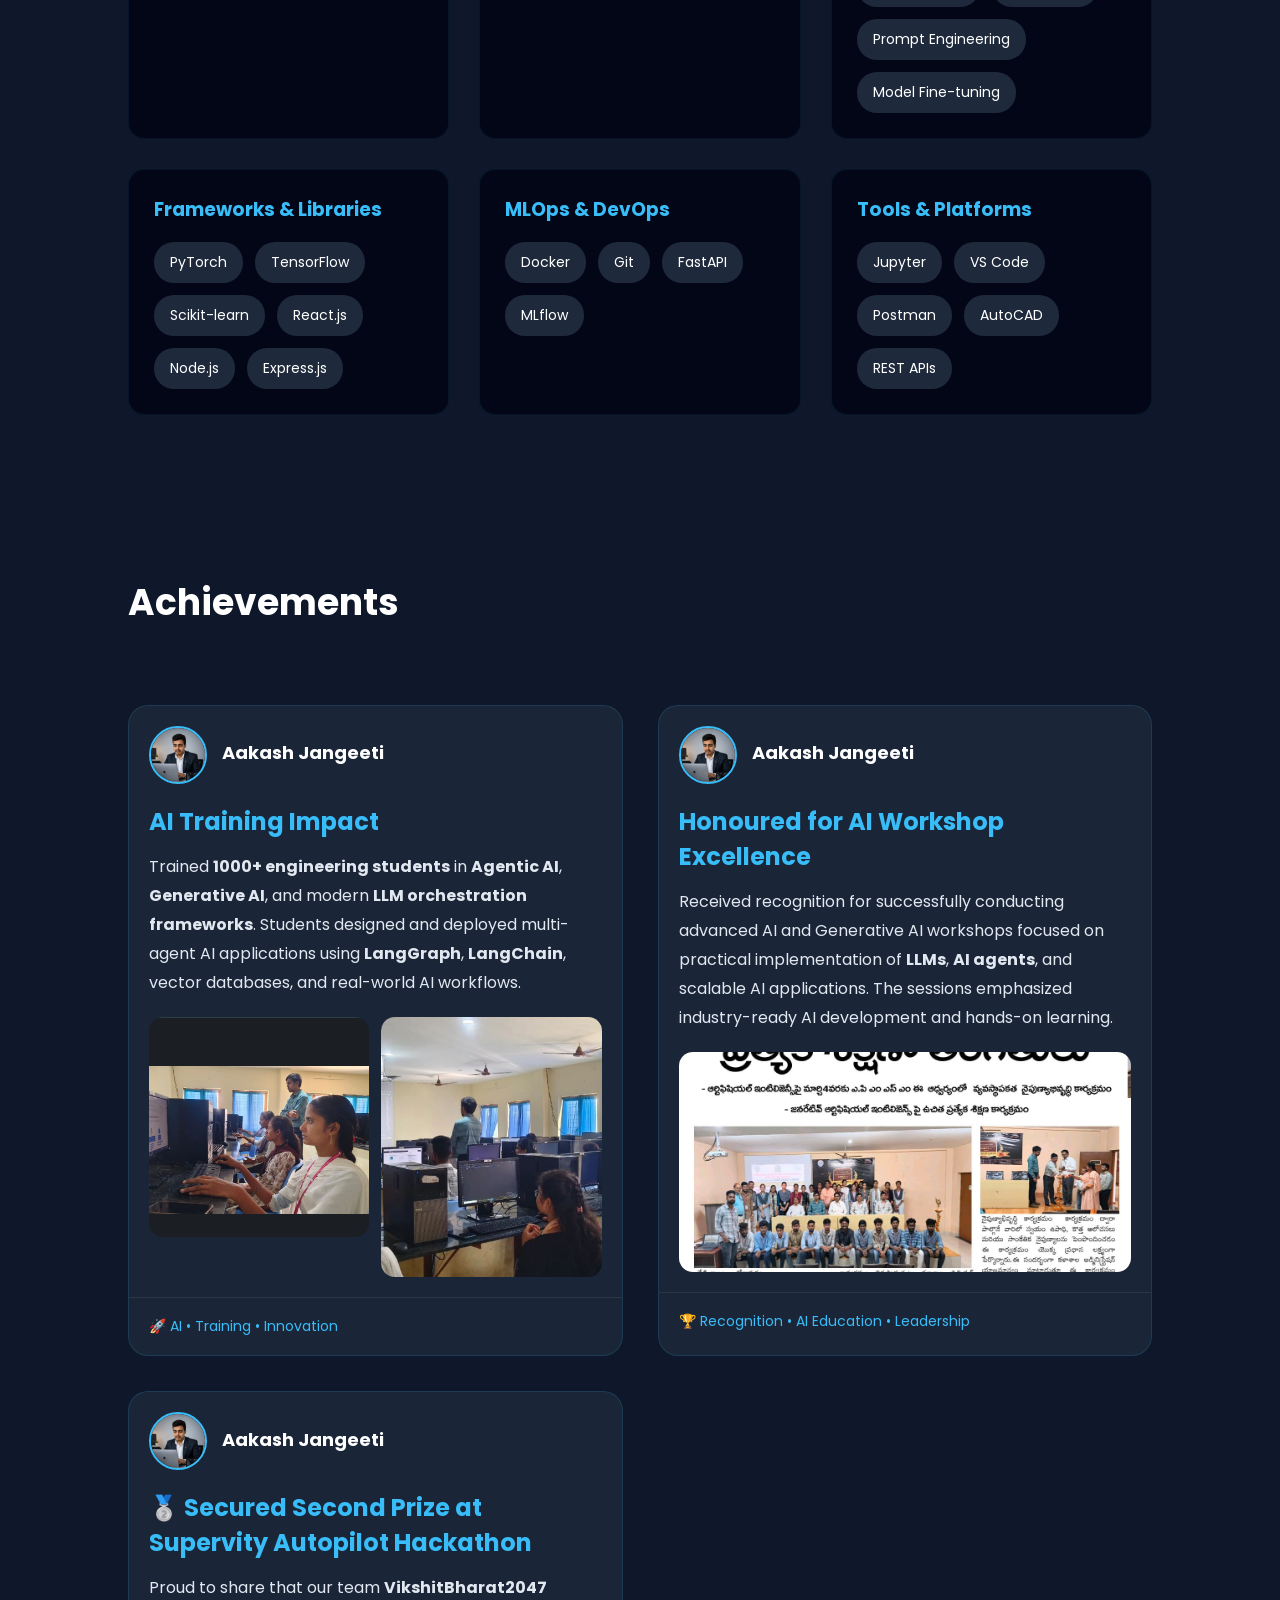
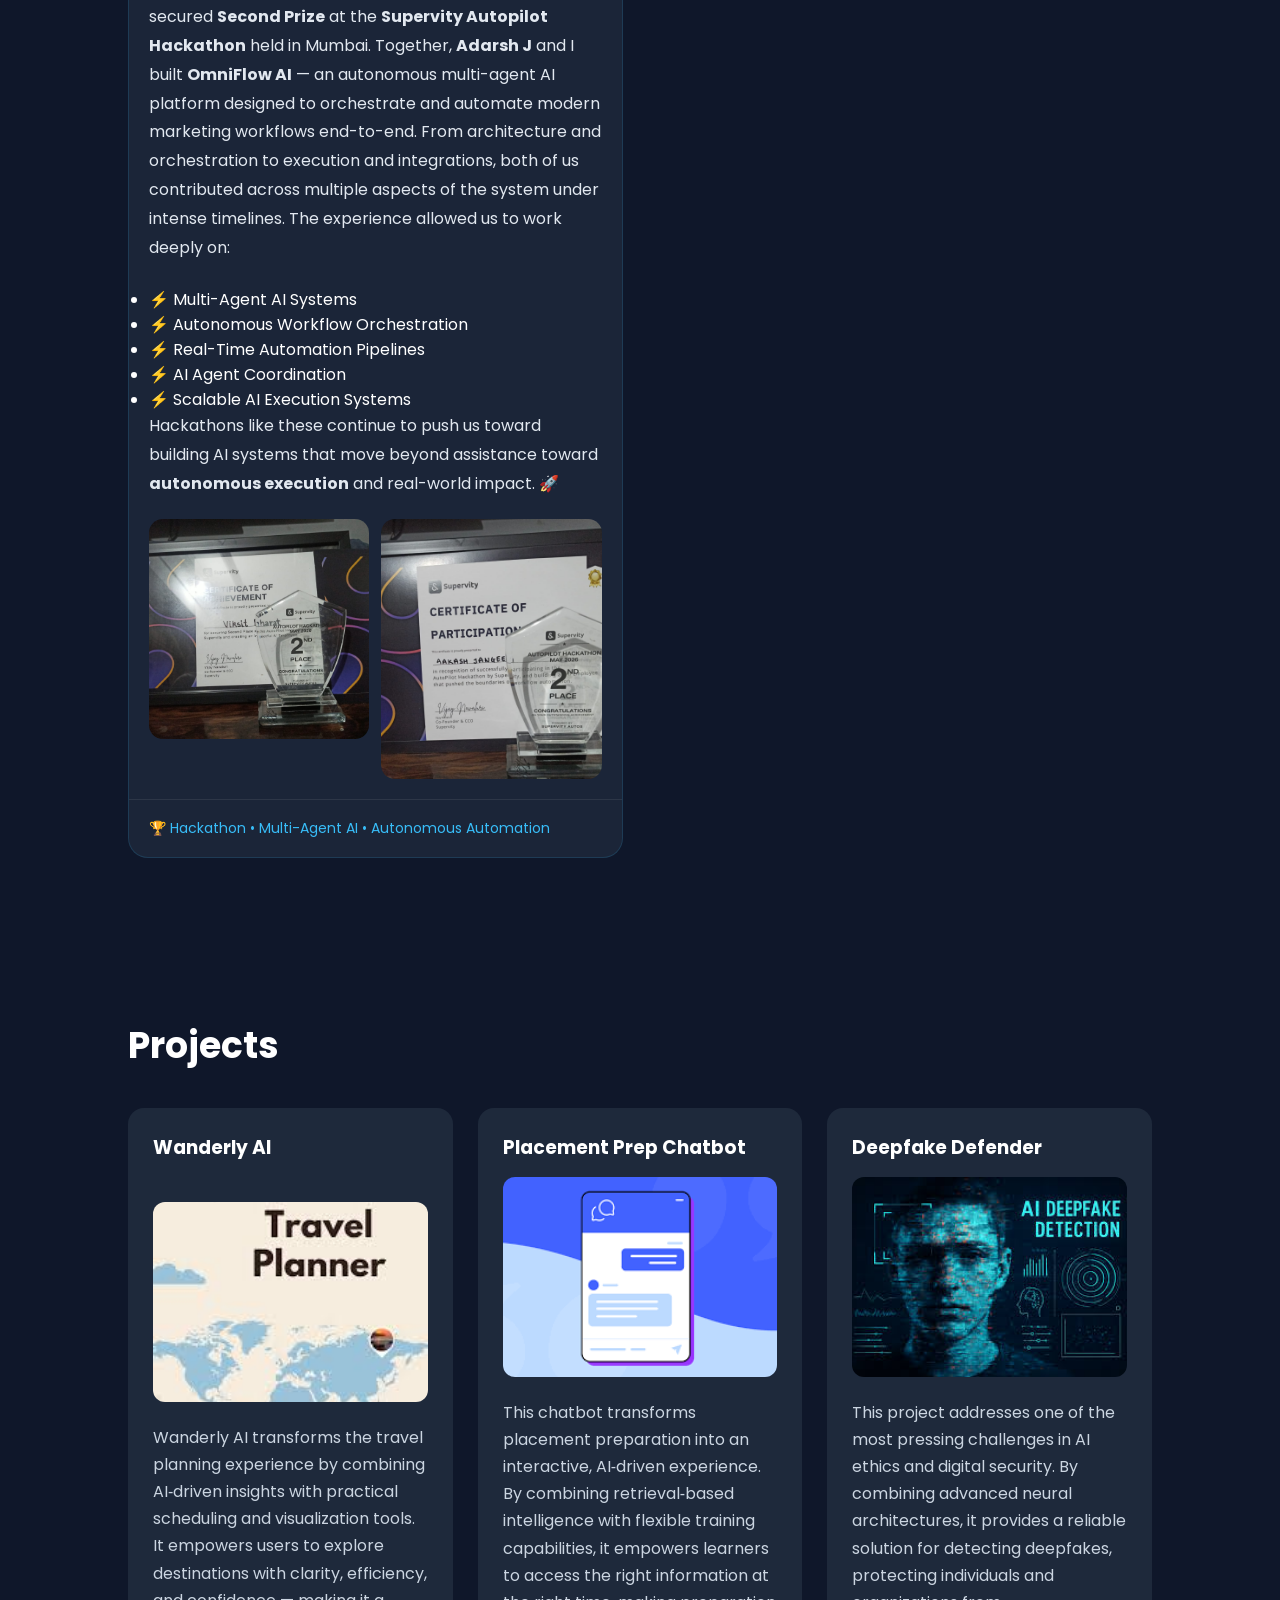
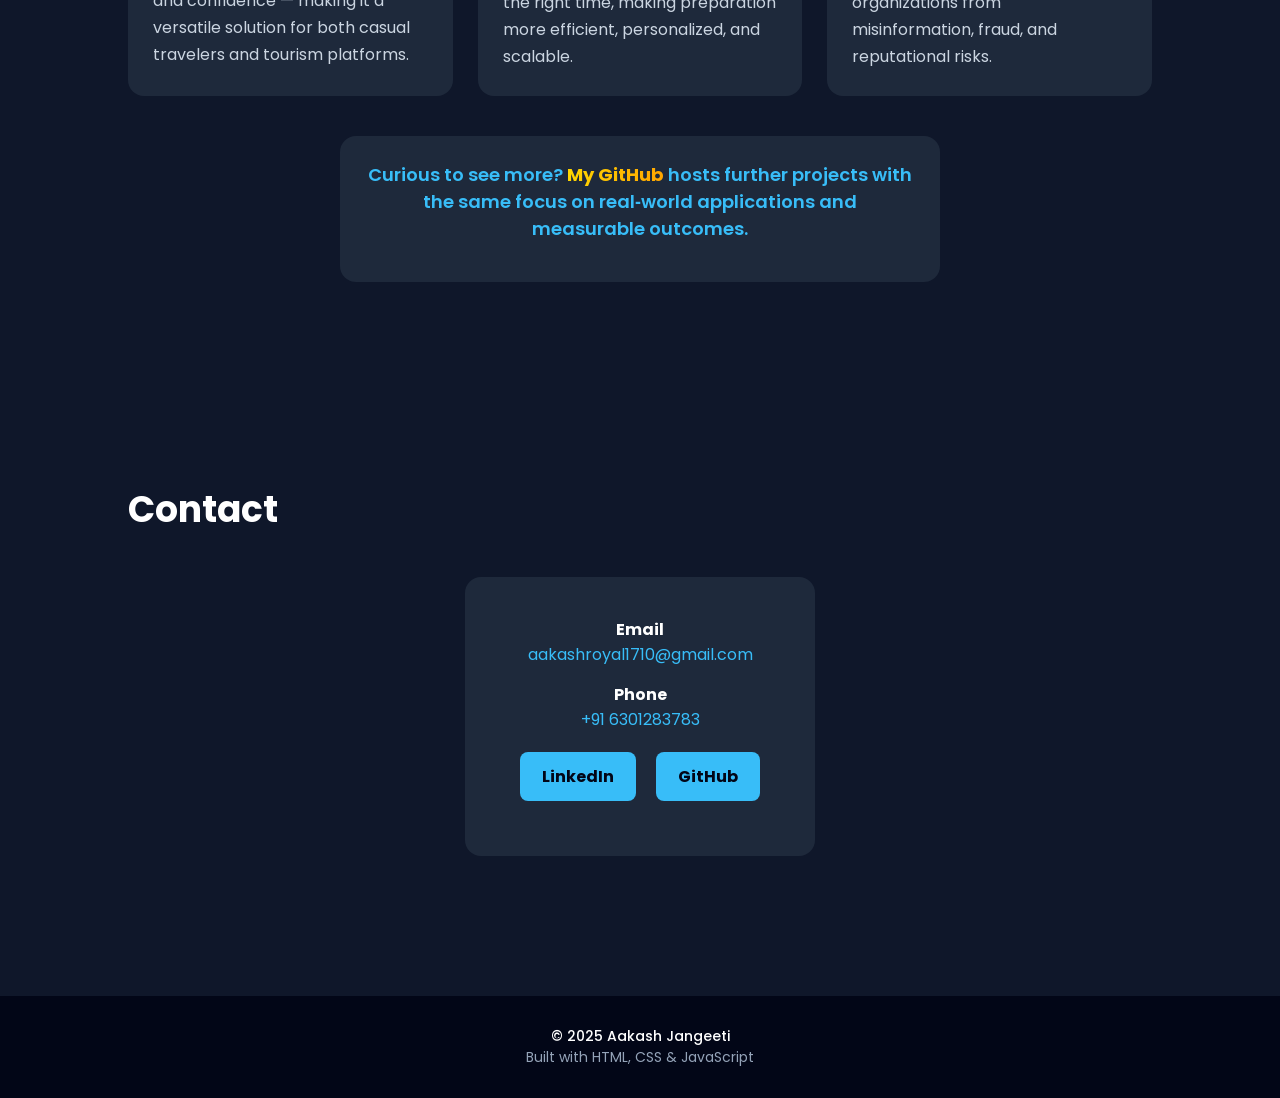
==== commit 1e8037f2: "Update index.html" ====
--- a/portfolio/index.html
+++ b/portfolio/index.html
@@ -301,7 +301,7 @@
 
         <div>
             <h3>Aakash Jangeeti</h3>
-            <span>Supervity Autopilot Hackathon • Mumbai • 2026</span>
+            
         </div>
 
     </div>
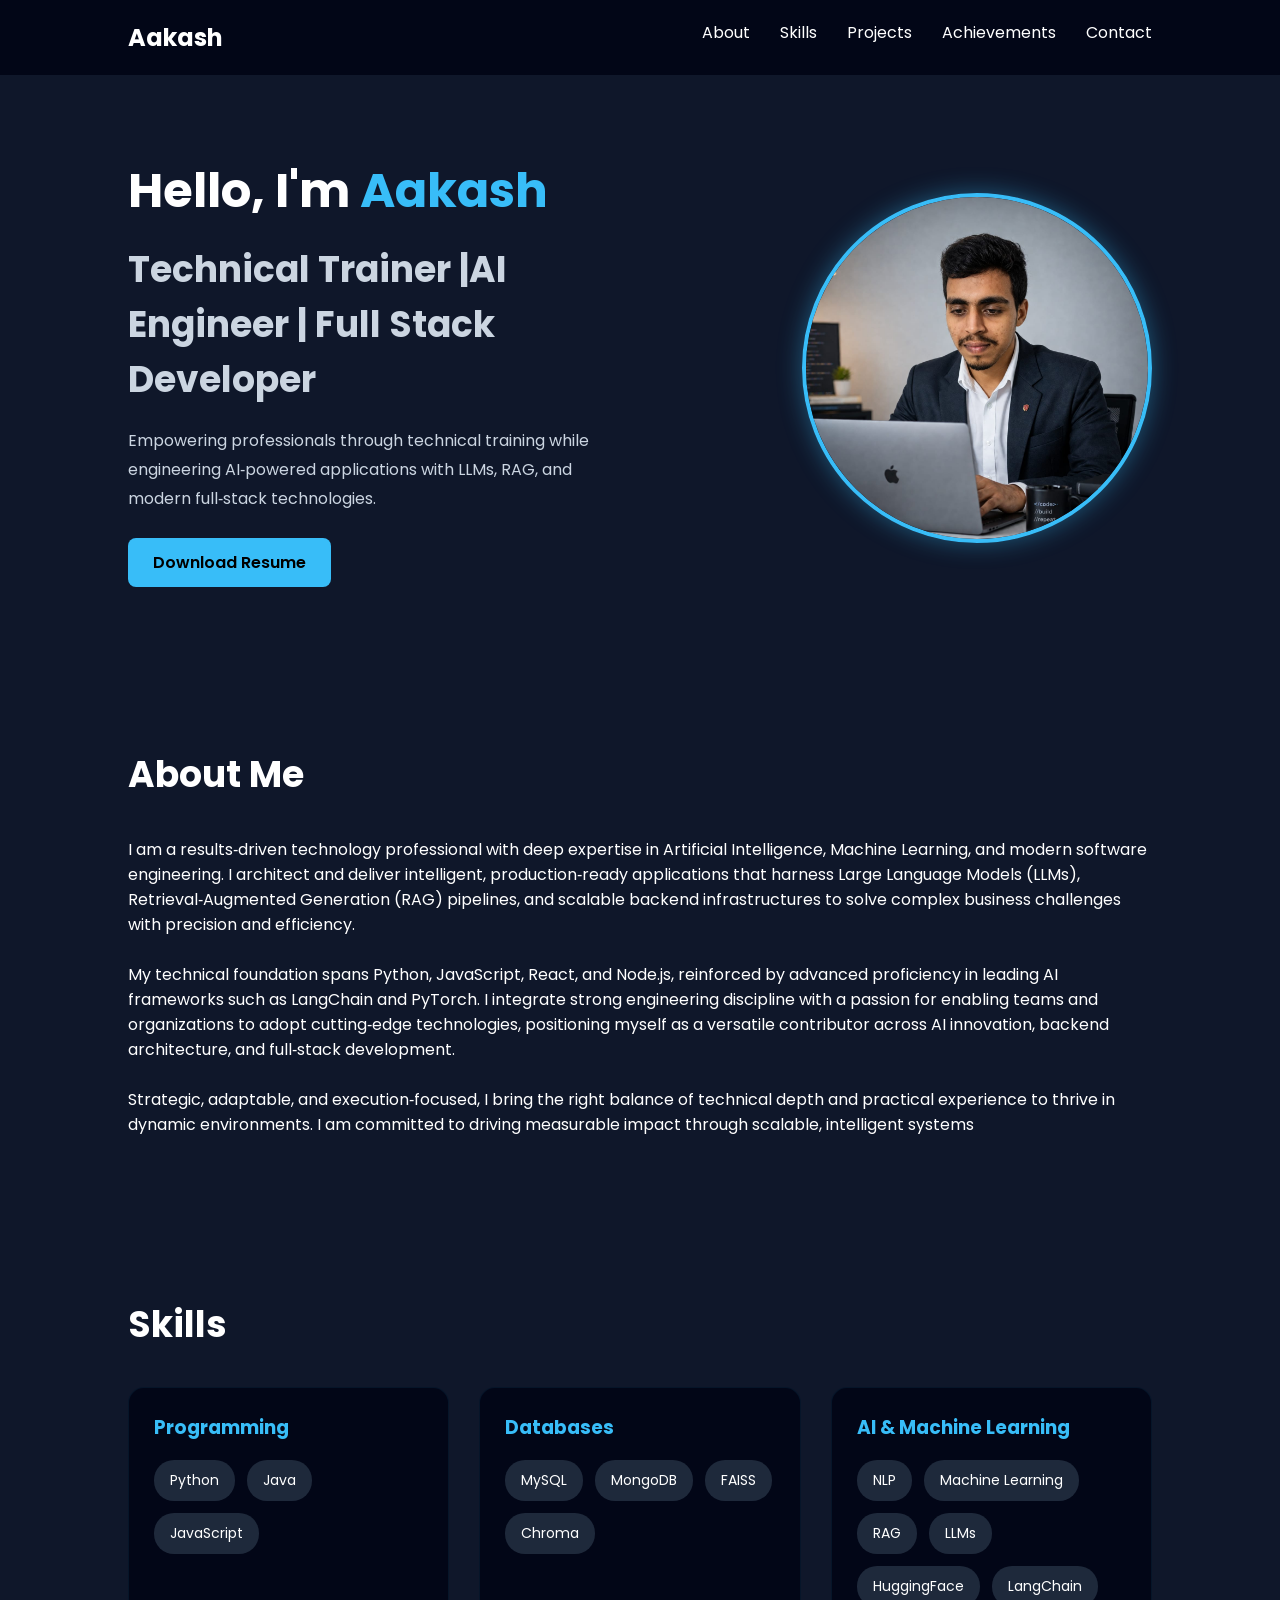
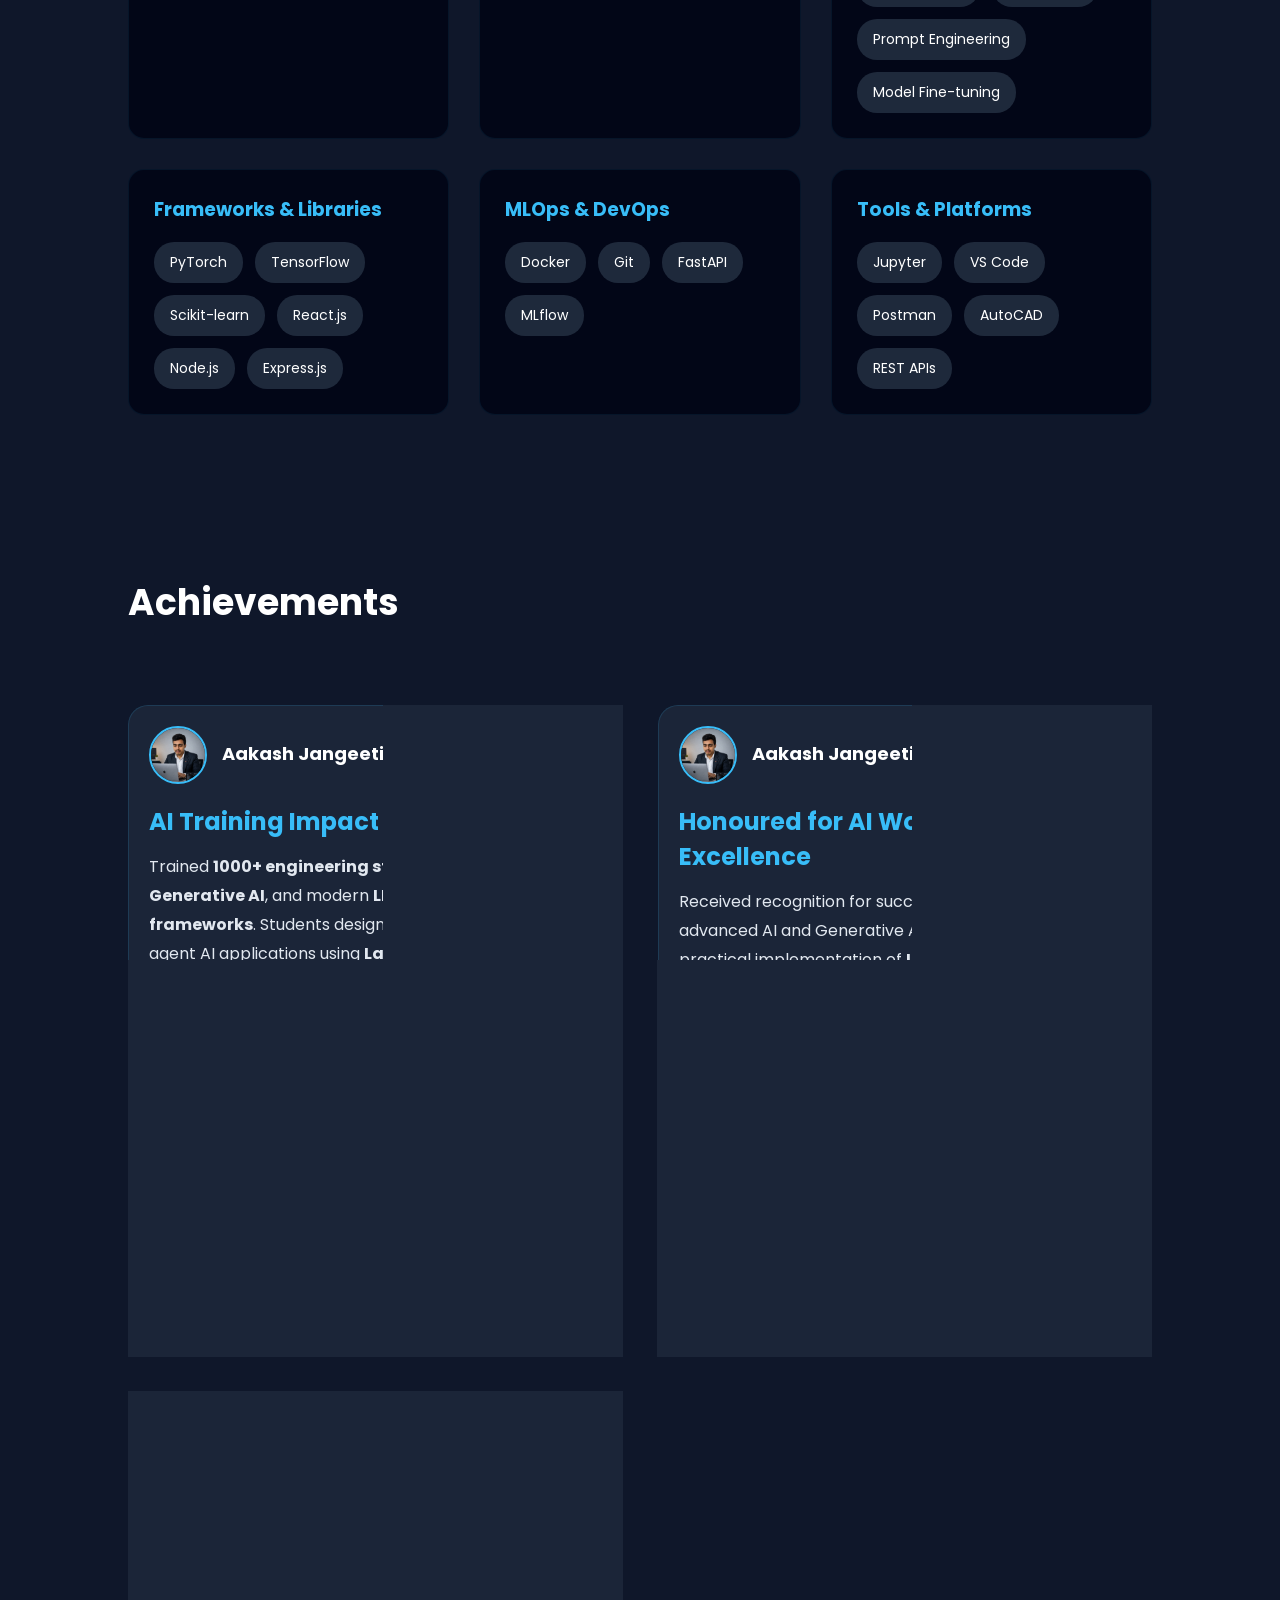
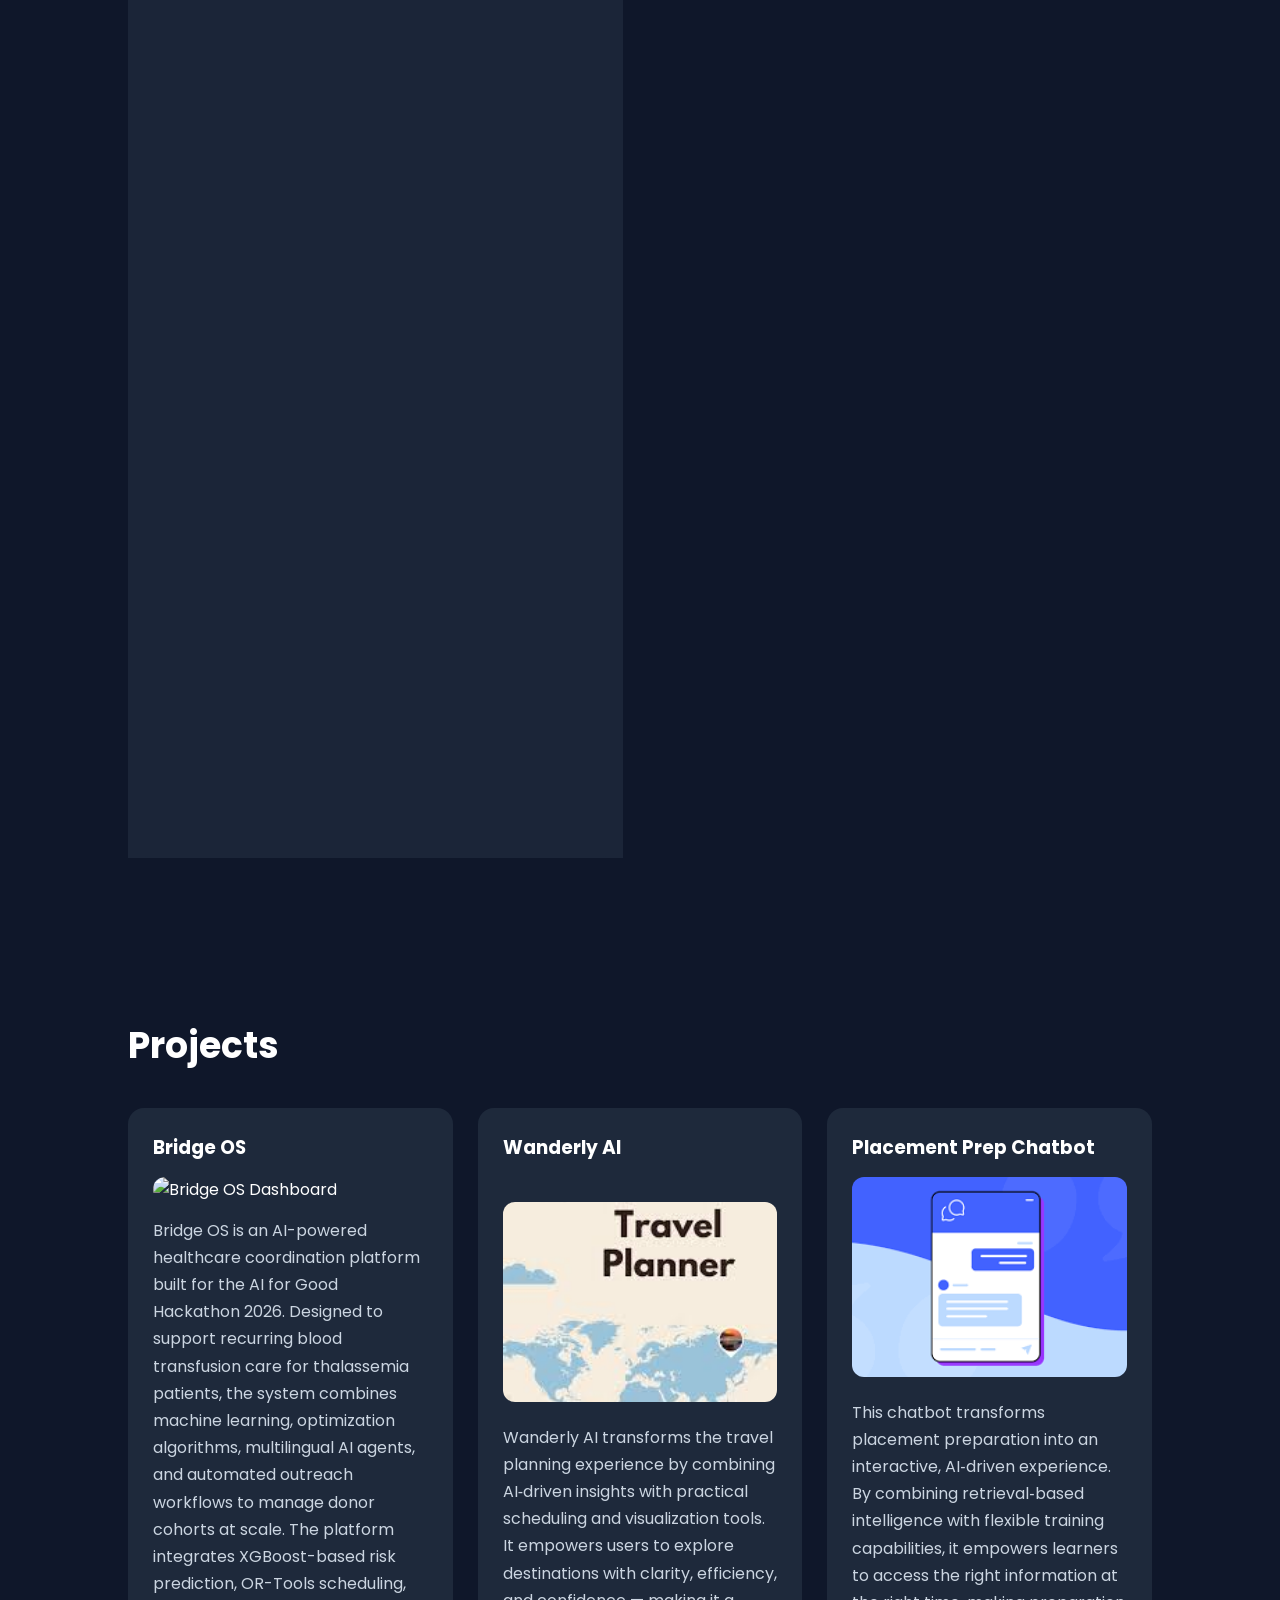
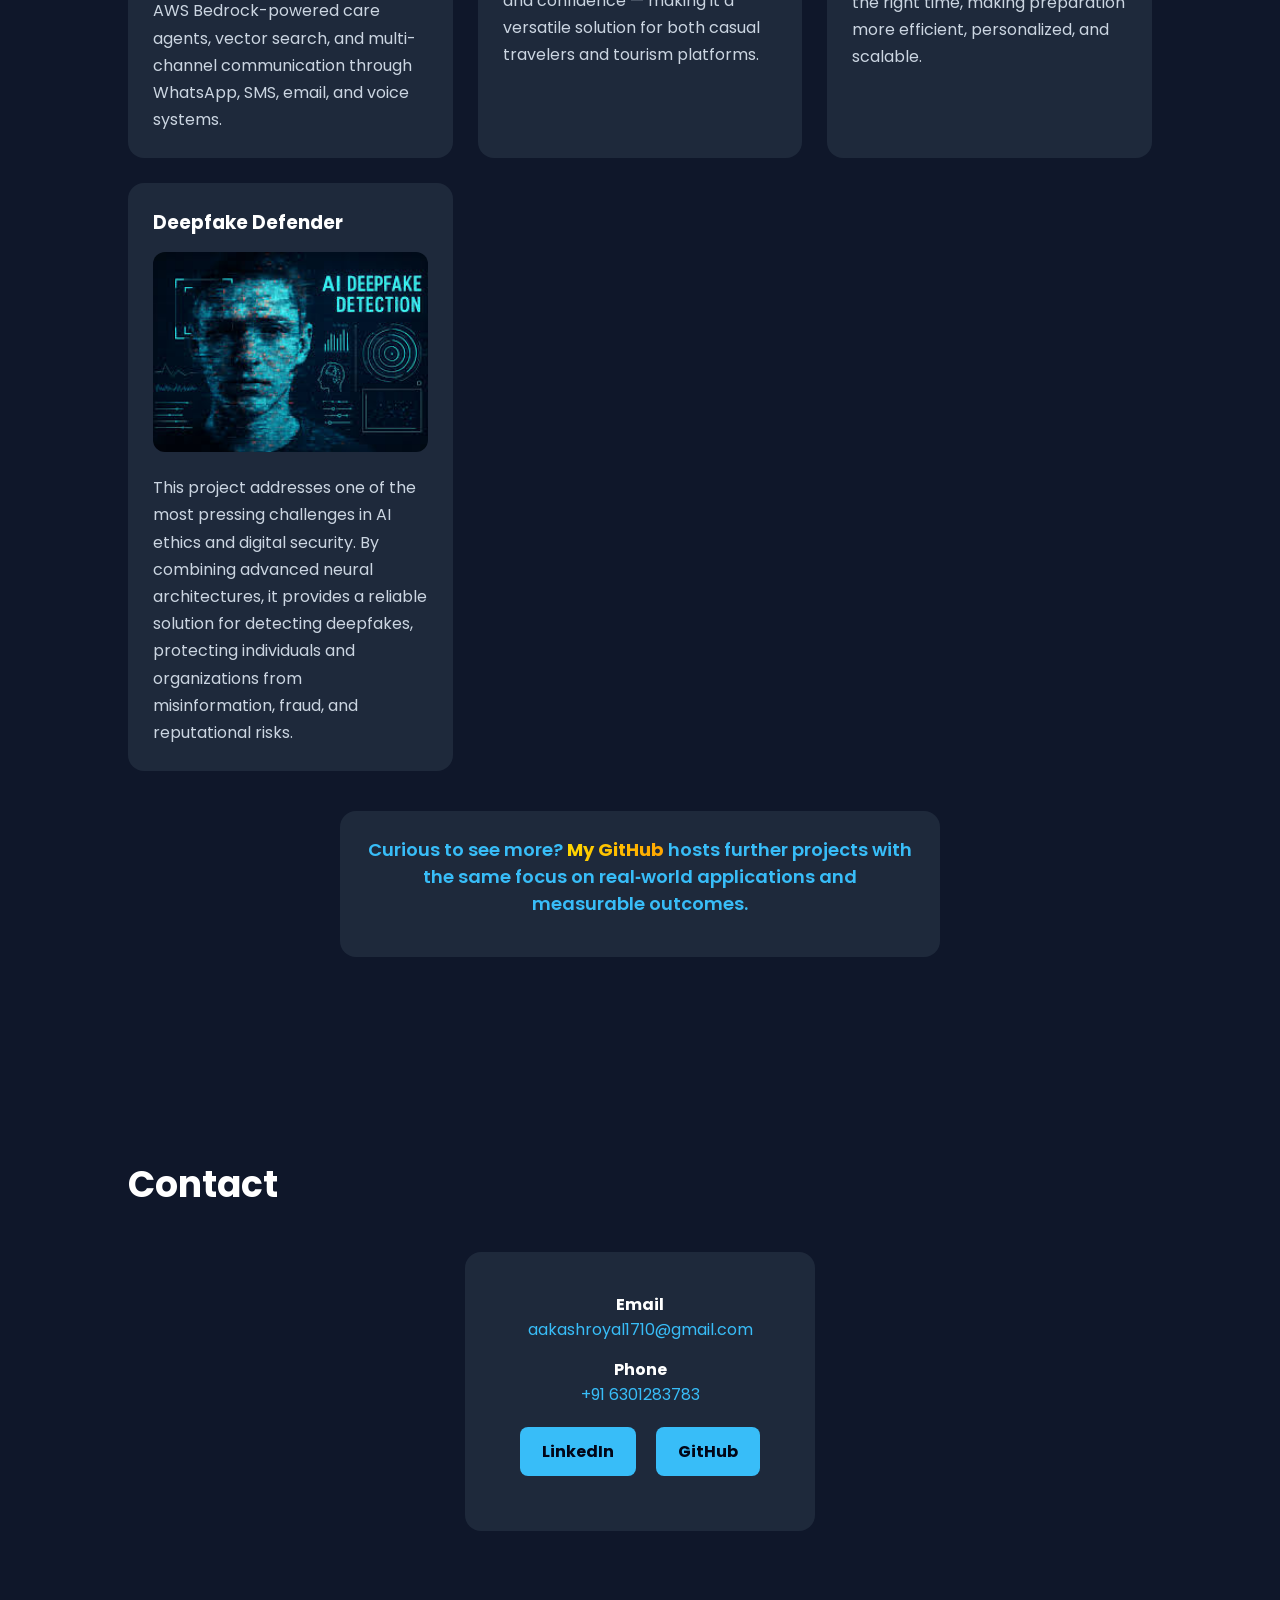
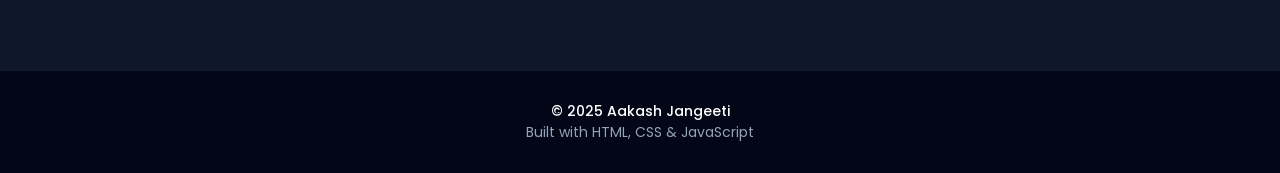
==== commit 4df7c88d: "Revise portfolio content and structure Updated the portfolio page with new projects and achievements" ====
--- a/portfolio/index.html
+++ b/portfolio/index.html
@@ -432,6 +432,20 @@
 <div class="project-grid">
 
 <div class="card">
+
+    <h3>Bridge OS</h3>
+
+    <img src="bridge-os.png" alt="Bridge OS Dashboard">
+
+    <p>
+        Bridge OS is an AI-powered healthcare coordination platform built for the AI for Good Hackathon 2026. Designed to support recurring blood transfusion care for thalassemia patients, the system combines machine learning, optimization algorithms, multilingual AI agents, and automated outreach workflows to manage donor cohorts at scale.
+
+        The platform integrates XGBoost-based risk prediction, OR-Tools scheduling, AWS Bedrock-powered care agents, vector search, and multi-channel communication through WhatsApp, SMS, email, and voice systems.
+    </p>
+
+</div>    
+
+<div class="card">
 <h3>Wanderly AI</h3>
 <br>
 <img src="travel.jpg" alt="Wanderly AI">
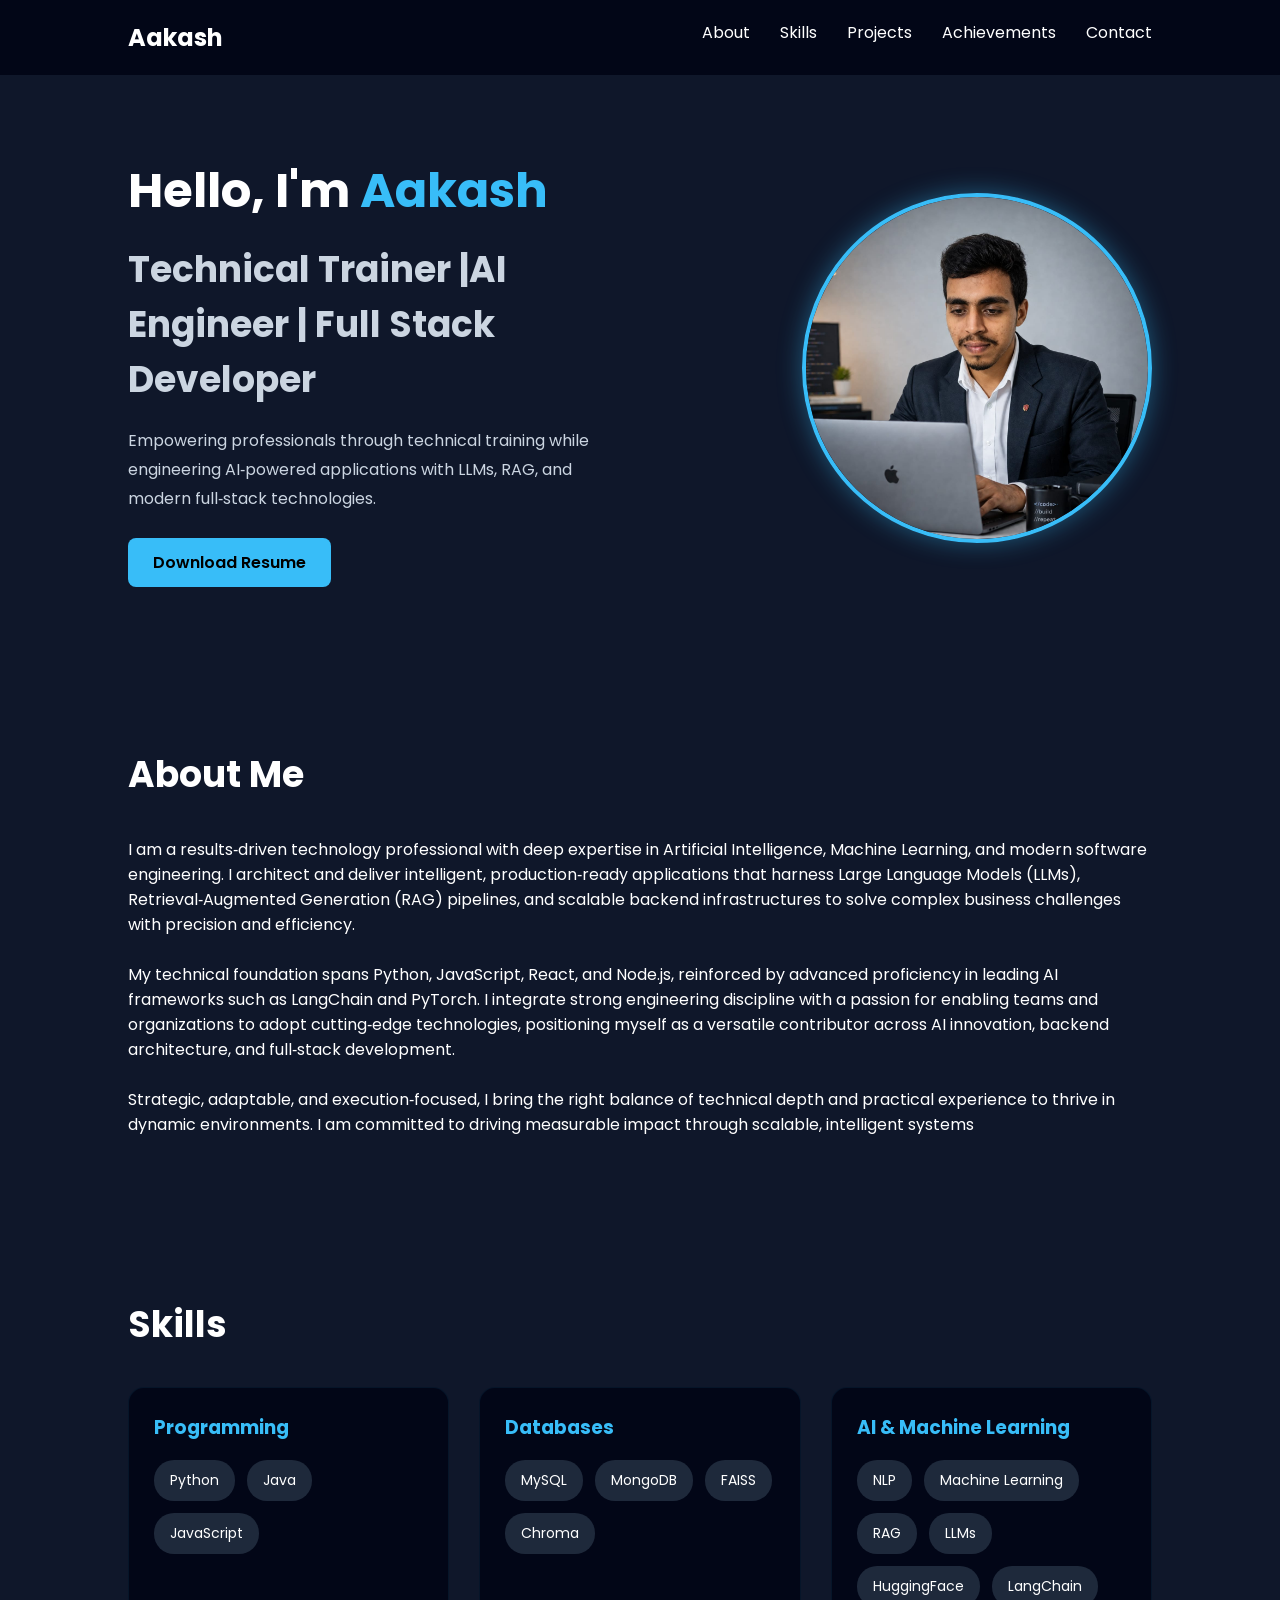
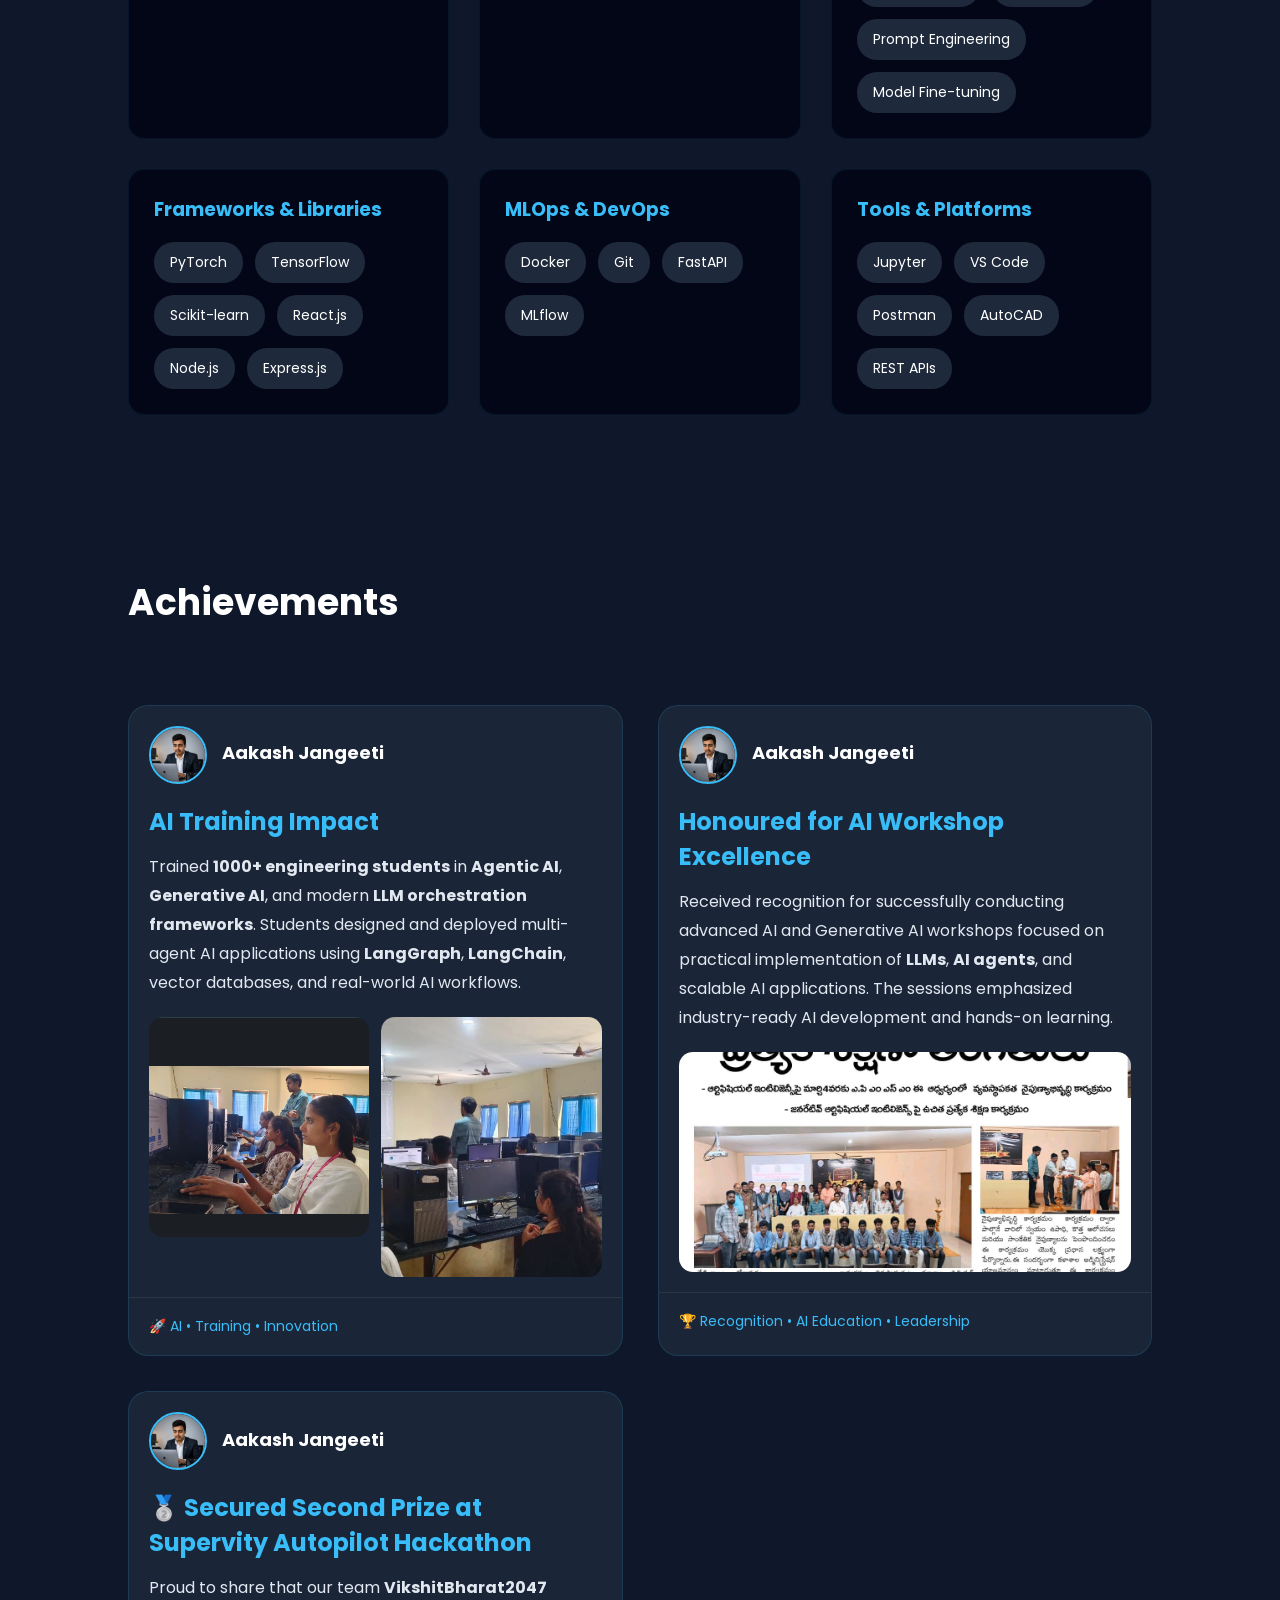
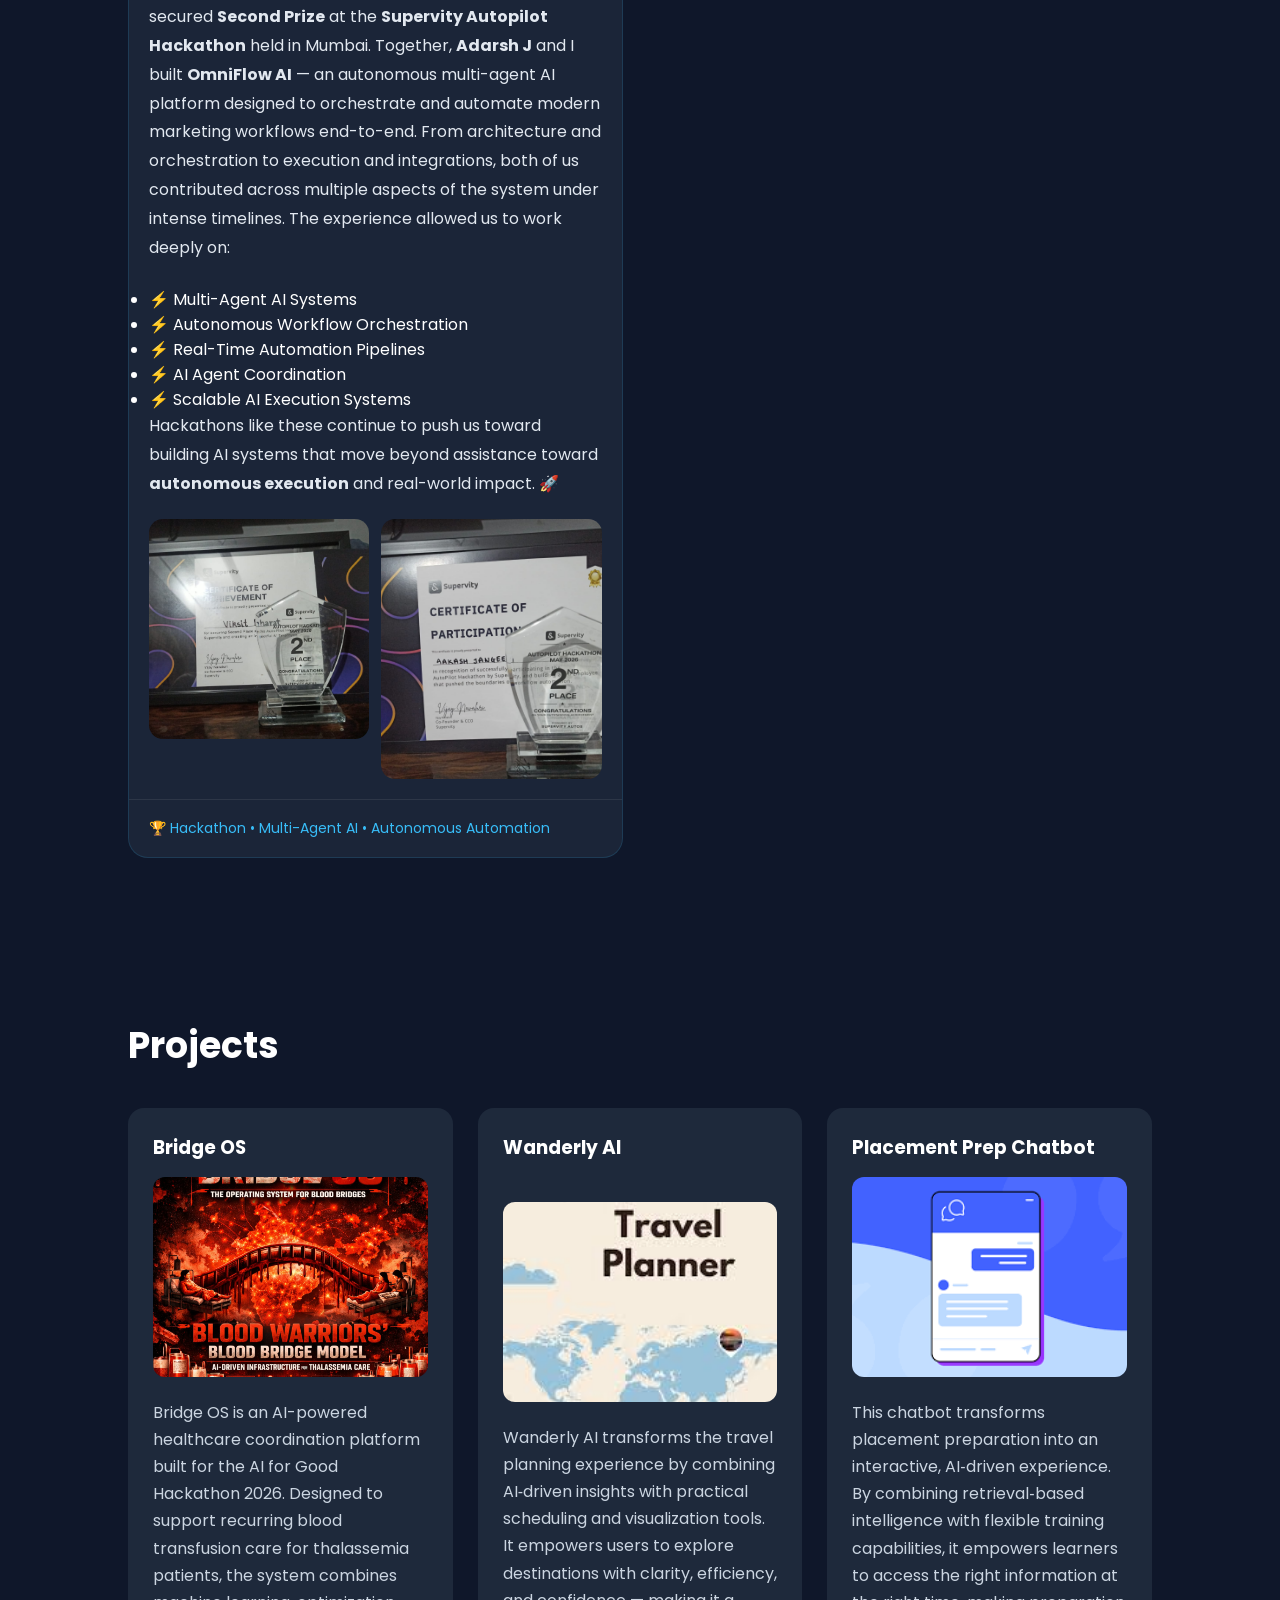
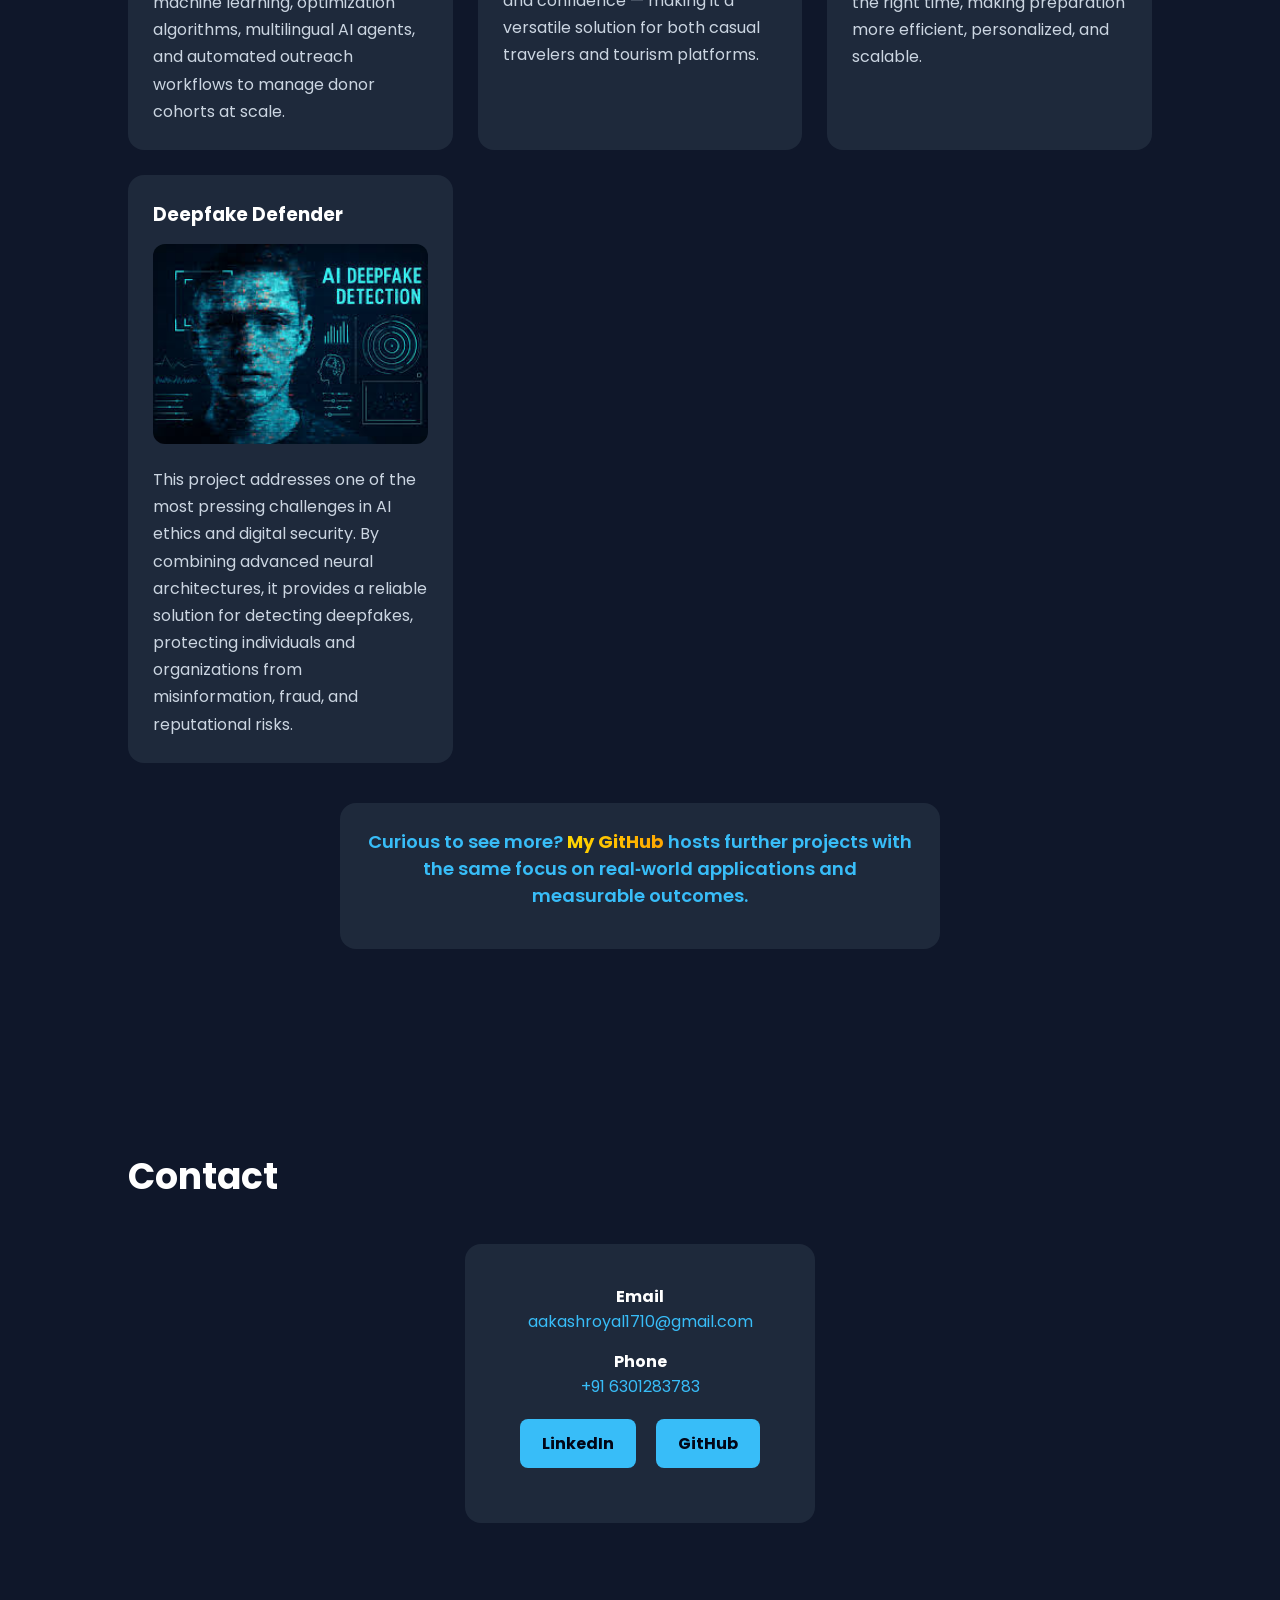
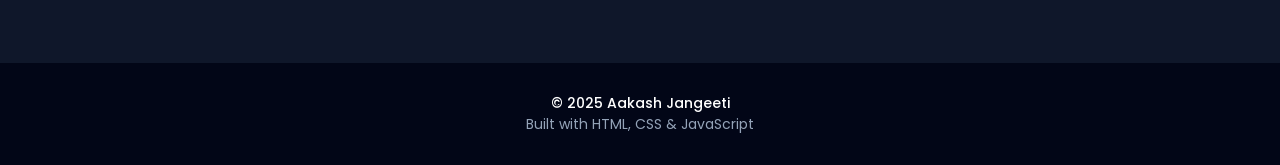
==== commit b3a7c7a6: "Update index.html" ====
--- a/portfolio/index.html
+++ b/portfolio/index.html
@@ -439,8 +439,6 @@
 
     <p>
         Bridge OS is an AI-powered healthcare coordination platform built for the AI for Good Hackathon 2026. Designed to support recurring blood transfusion care for thalassemia patients, the system combines machine learning, optimization algorithms, multilingual AI agents, and automated outreach workflows to manage donor cohorts at scale.
-
-        The platform integrates XGBoost-based risk prediction, OR-Tools scheduling, AWS Bedrock-powered care agents, vector search, and multi-channel communication through WhatsApp, SMS, email, and voice systems.
     </p>
 
 </div>    
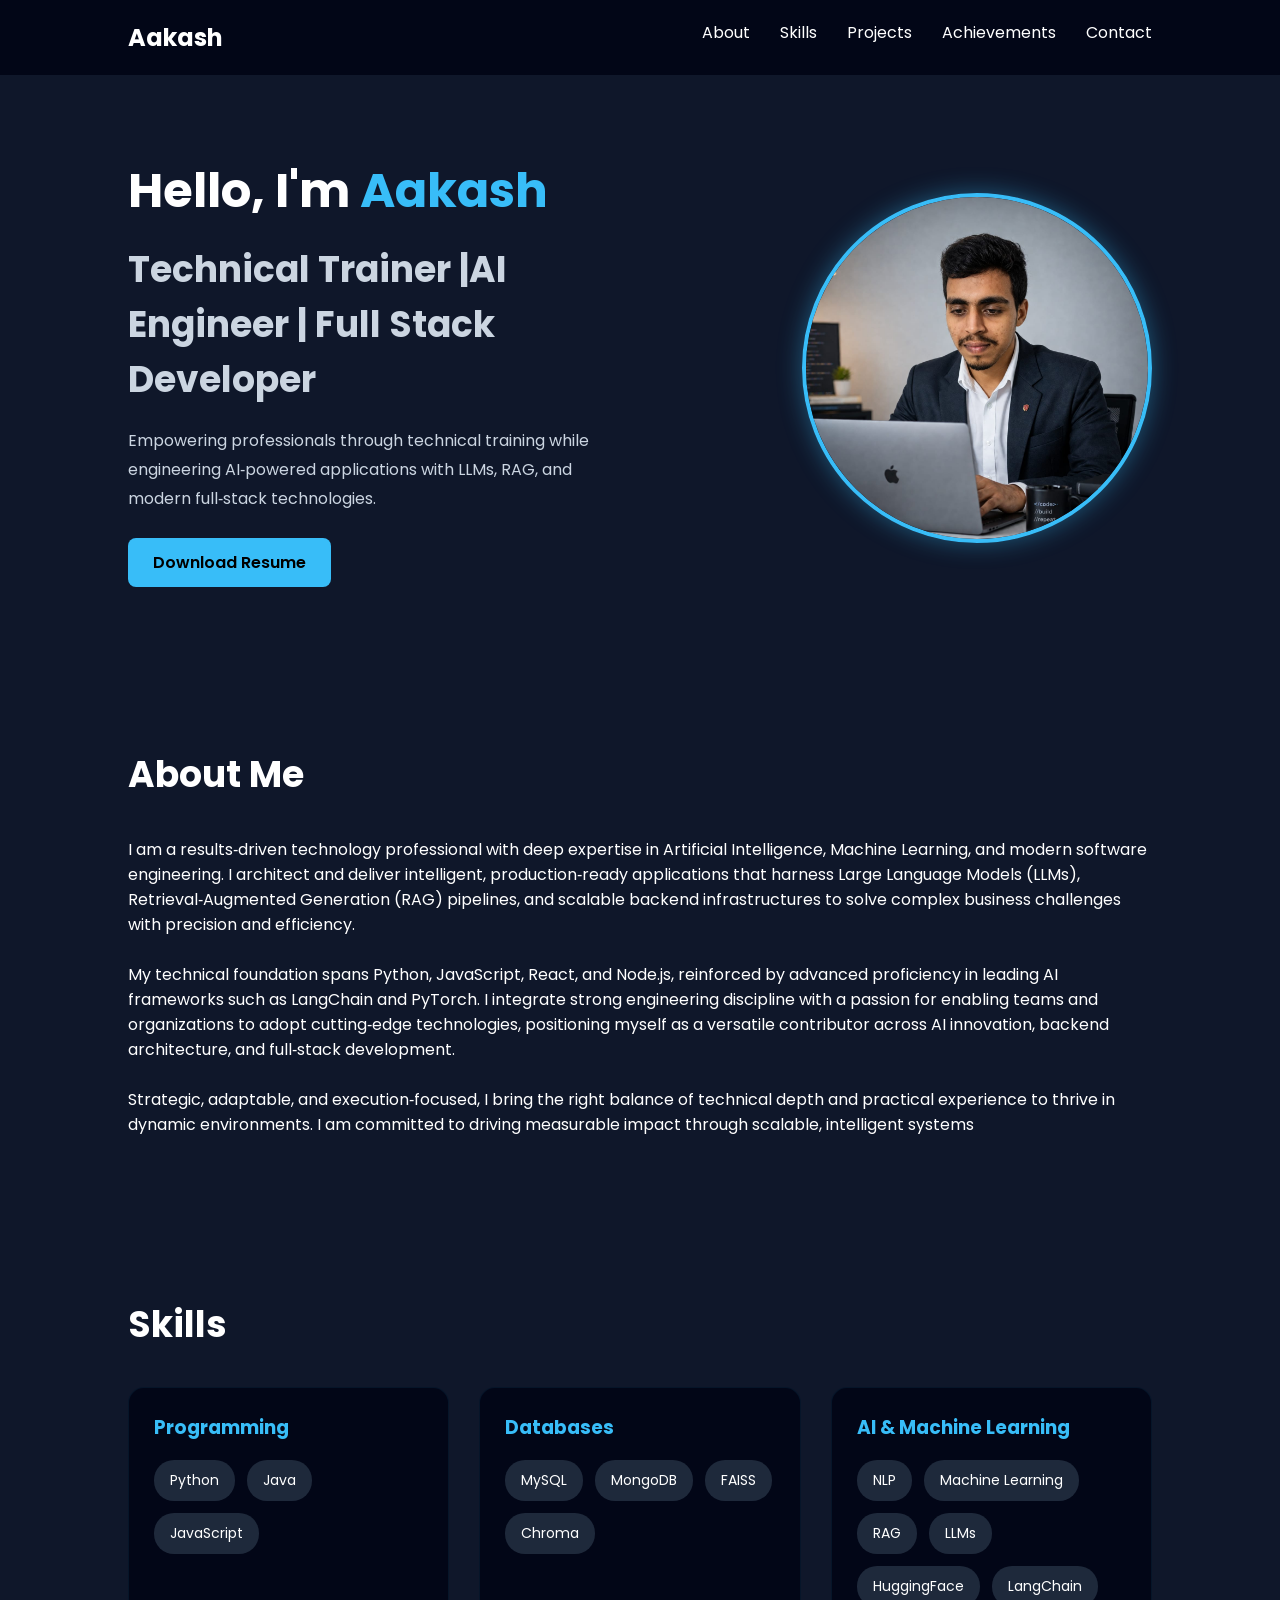
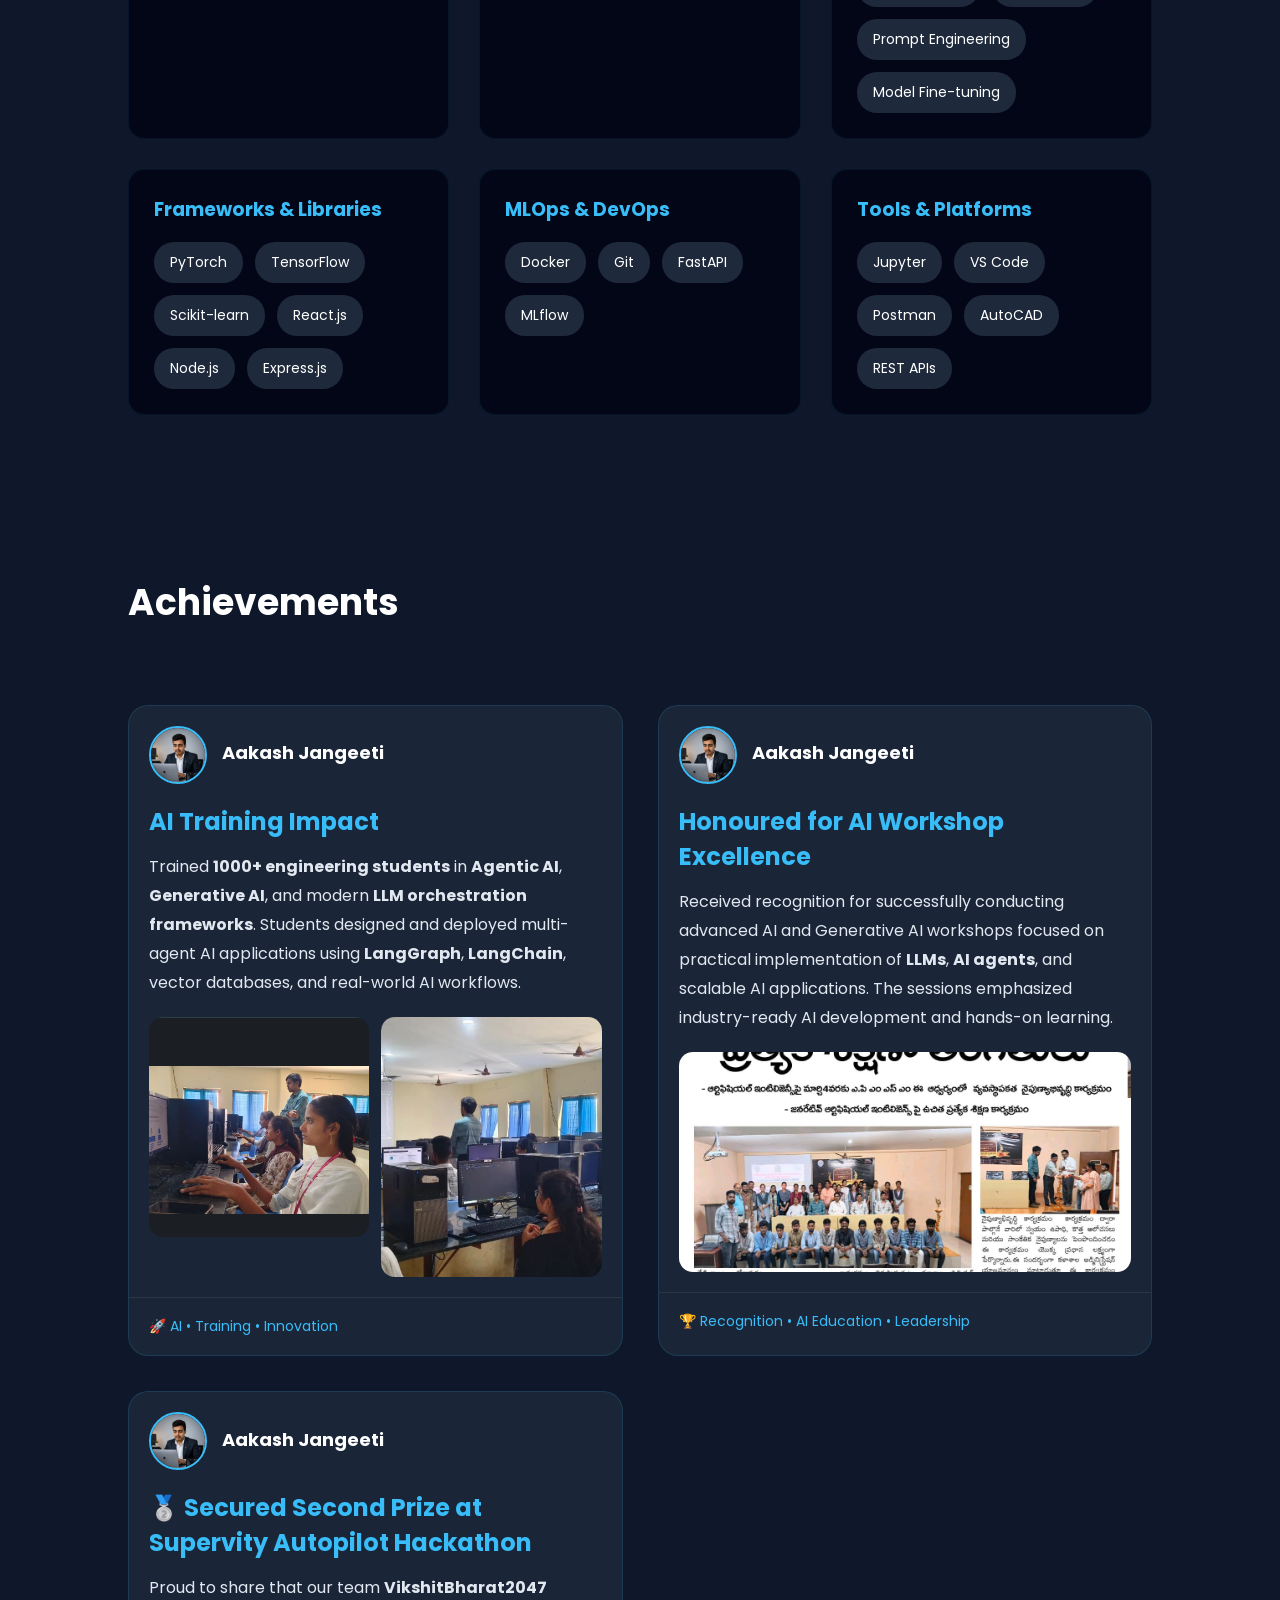
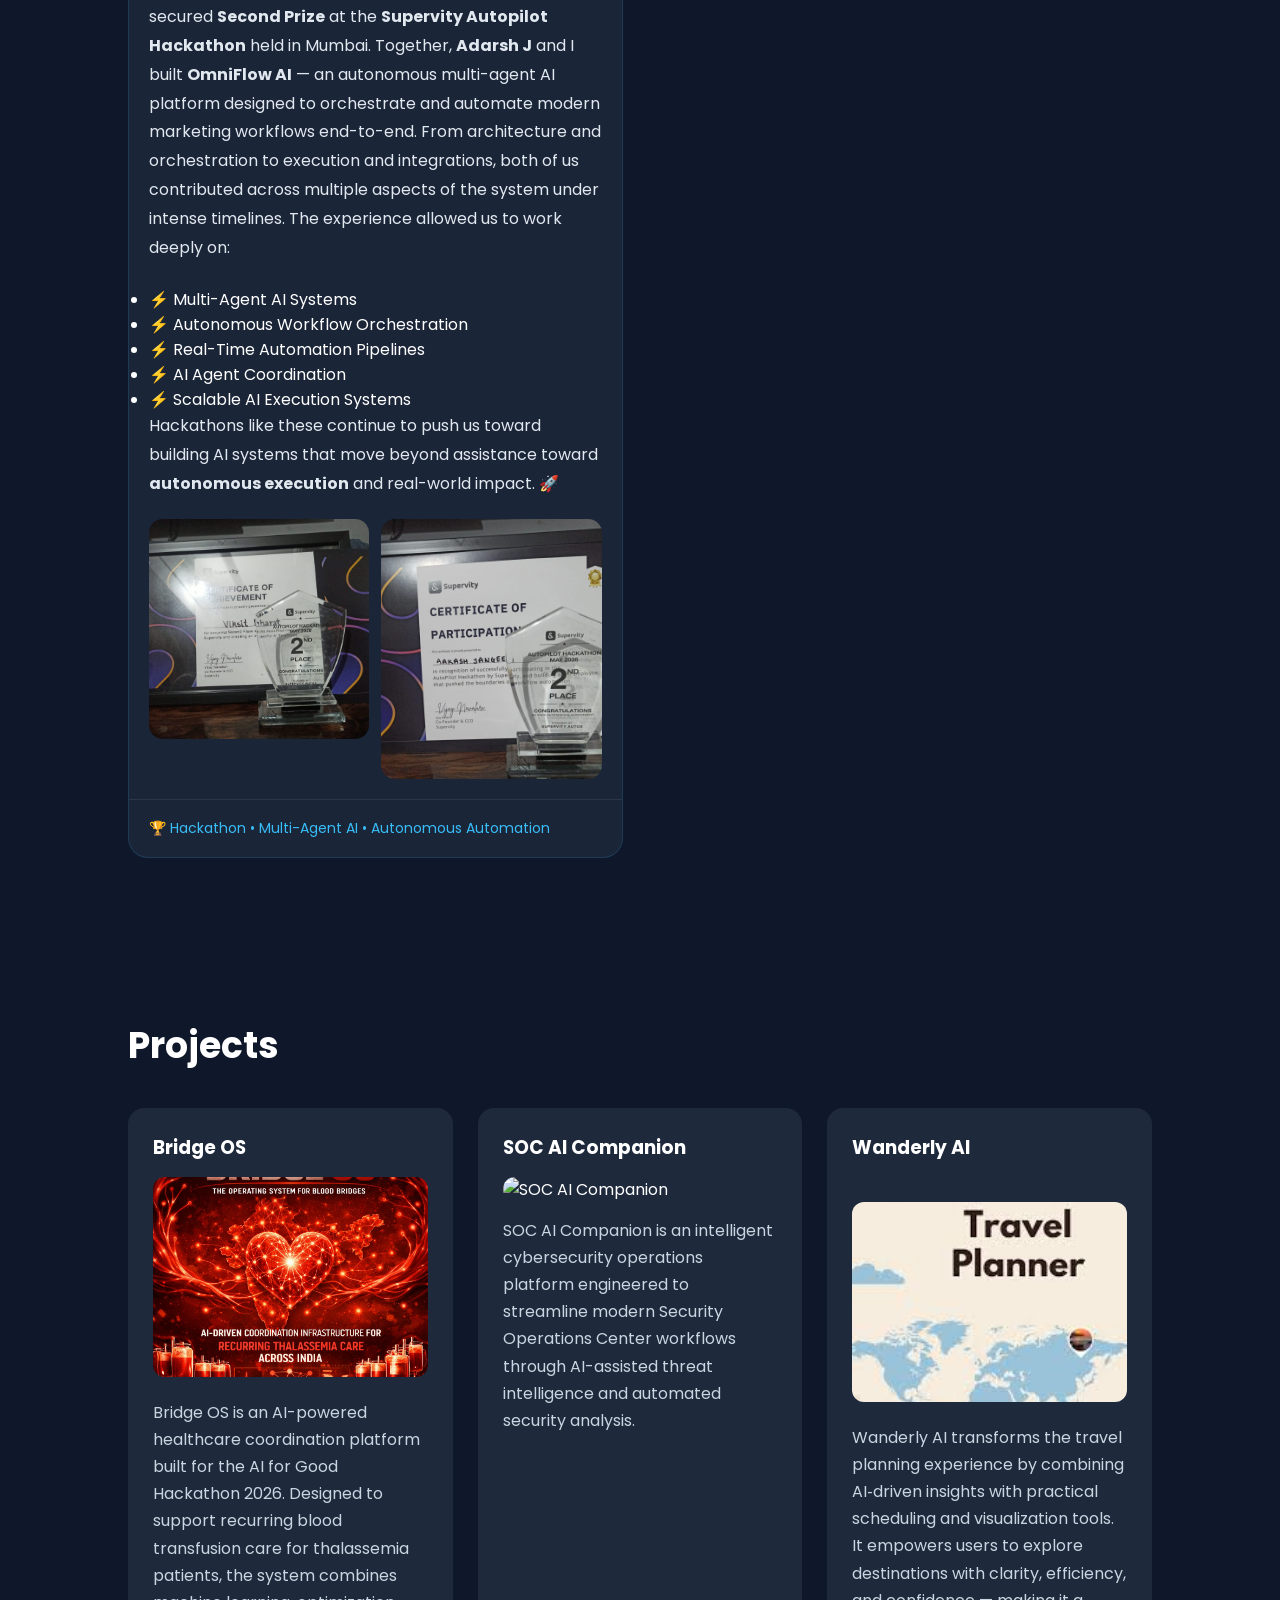
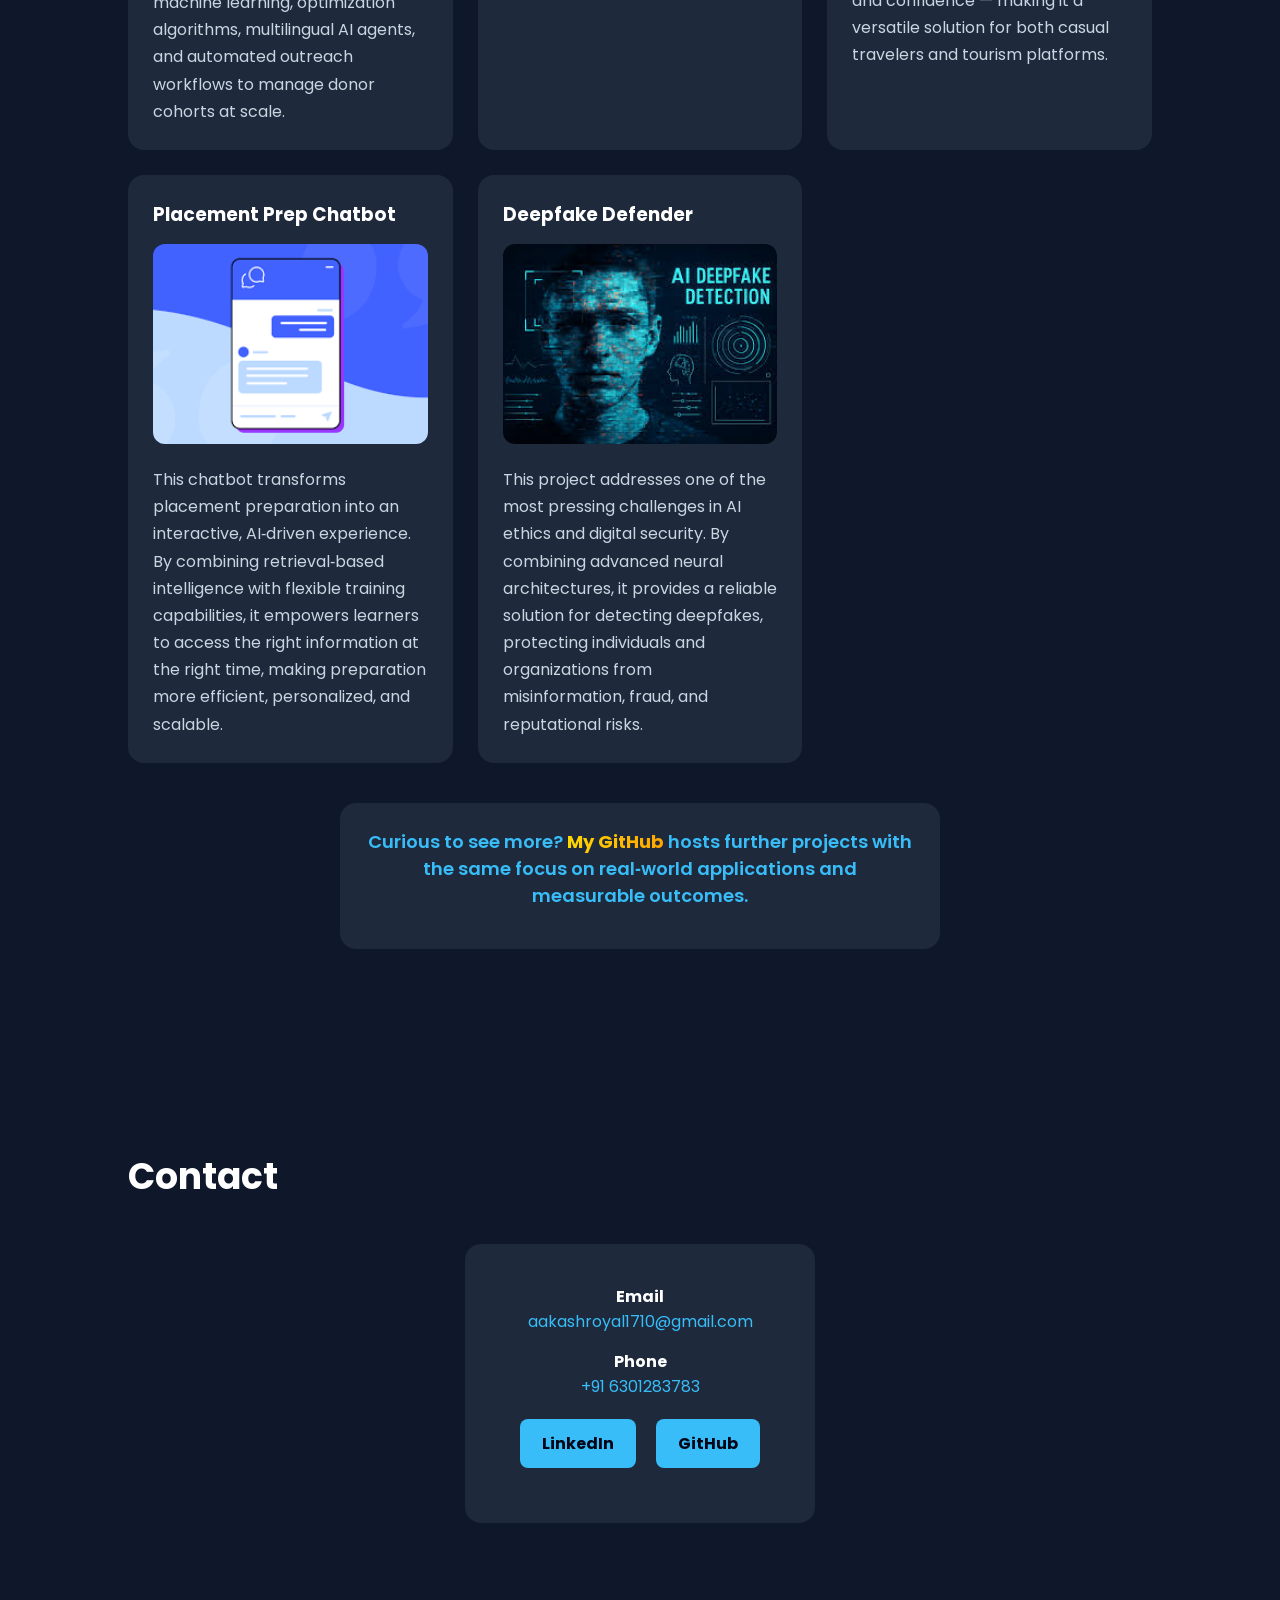
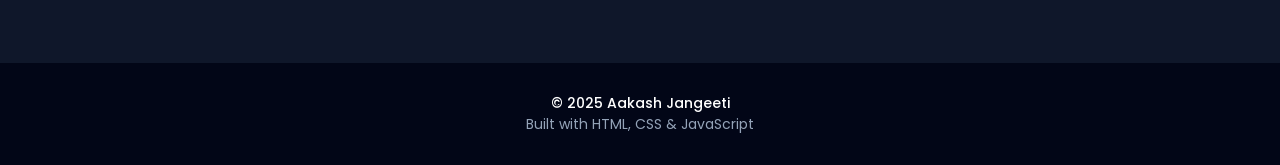
==== commit 10bd1226: "Update index.html" ====
--- a/portfolio/index.html
+++ b/portfolio/index.html
@@ -444,6 +444,18 @@
 </div>    
 
 <div class="card">
+
+<h3>SOC AI Companion</h3>
+
+<img src="soc-ai-companion.png" alt="SOC AI Companion">
+
+<p>
+    SOC AI Companion is an intelligent cybersecurity operations platform engineered to streamline modern Security Operations Center workflows through AI-assisted threat intelligence and automated security analysis.   
+</p>
+
+</div>
+    
+<div class="card">
 <h3>Wanderly AI</h3>
 <br>
 <img src="travel.jpg" alt="Wanderly AI">
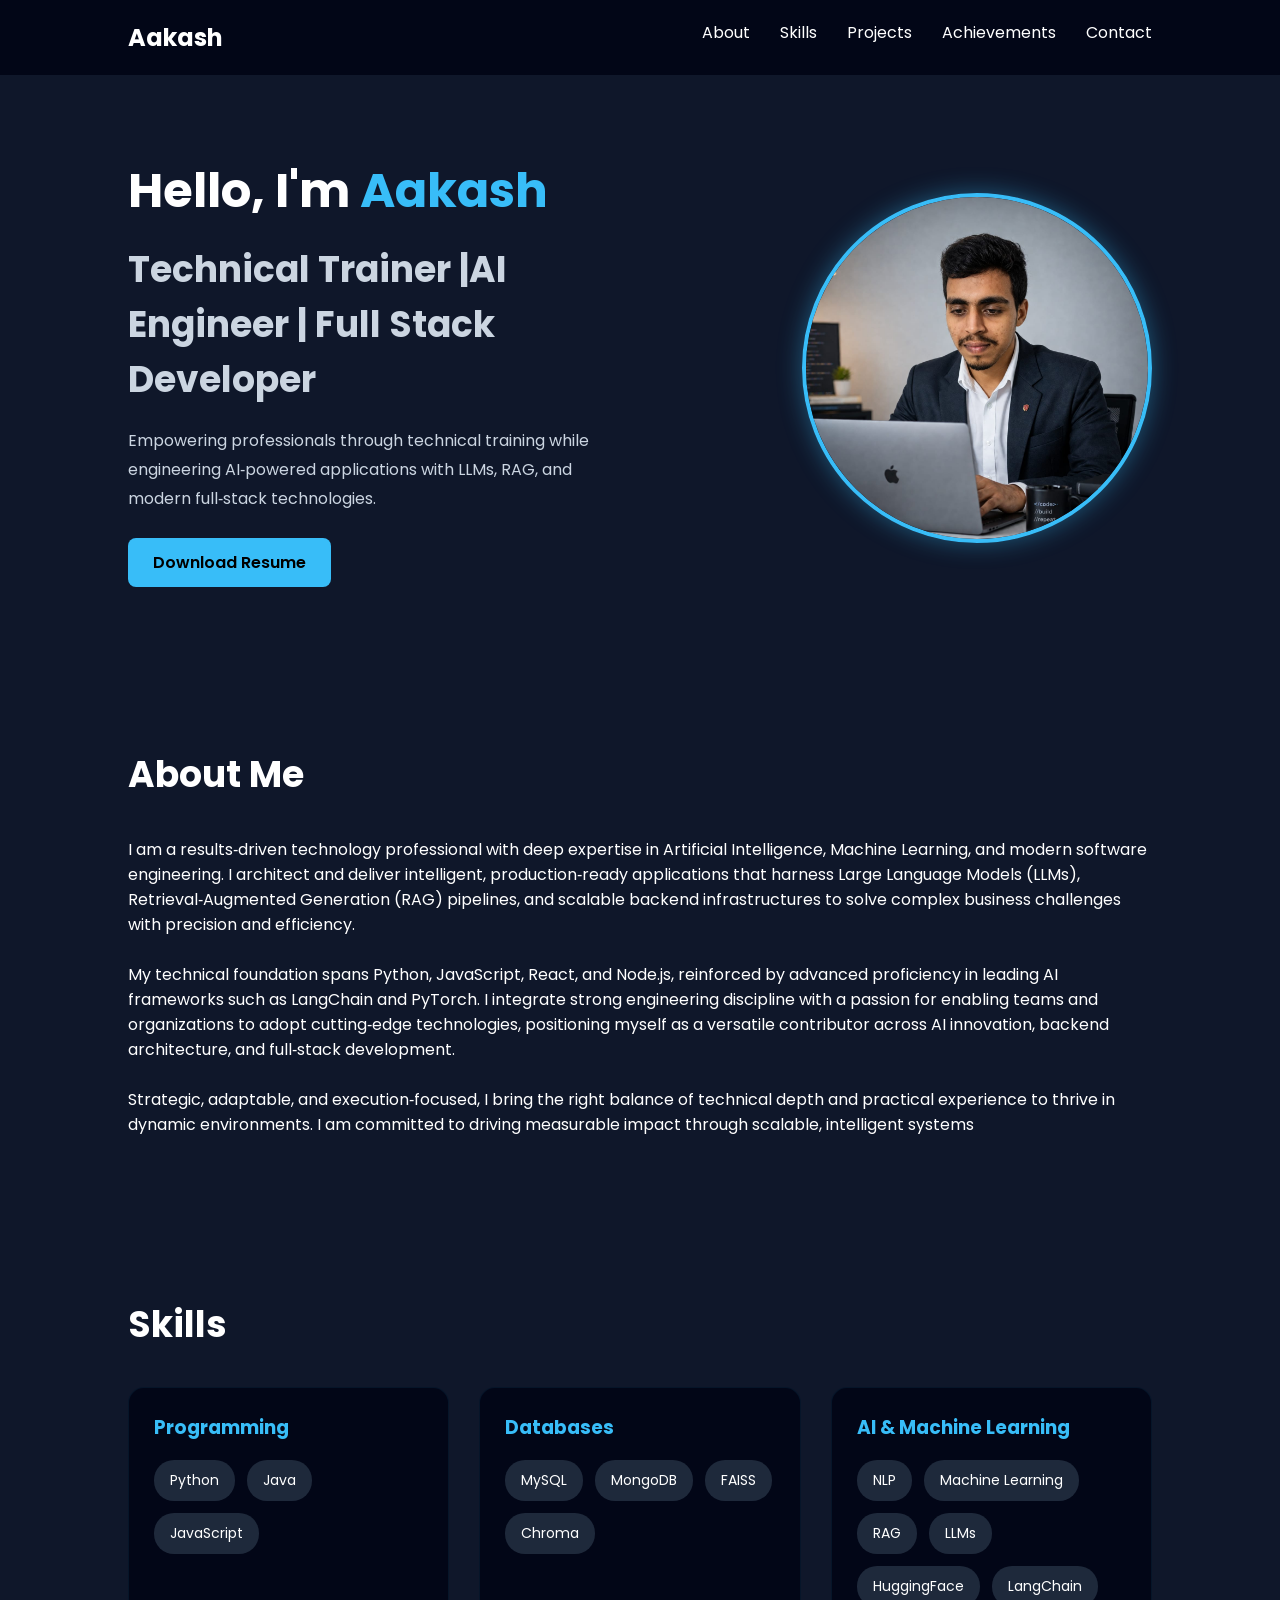
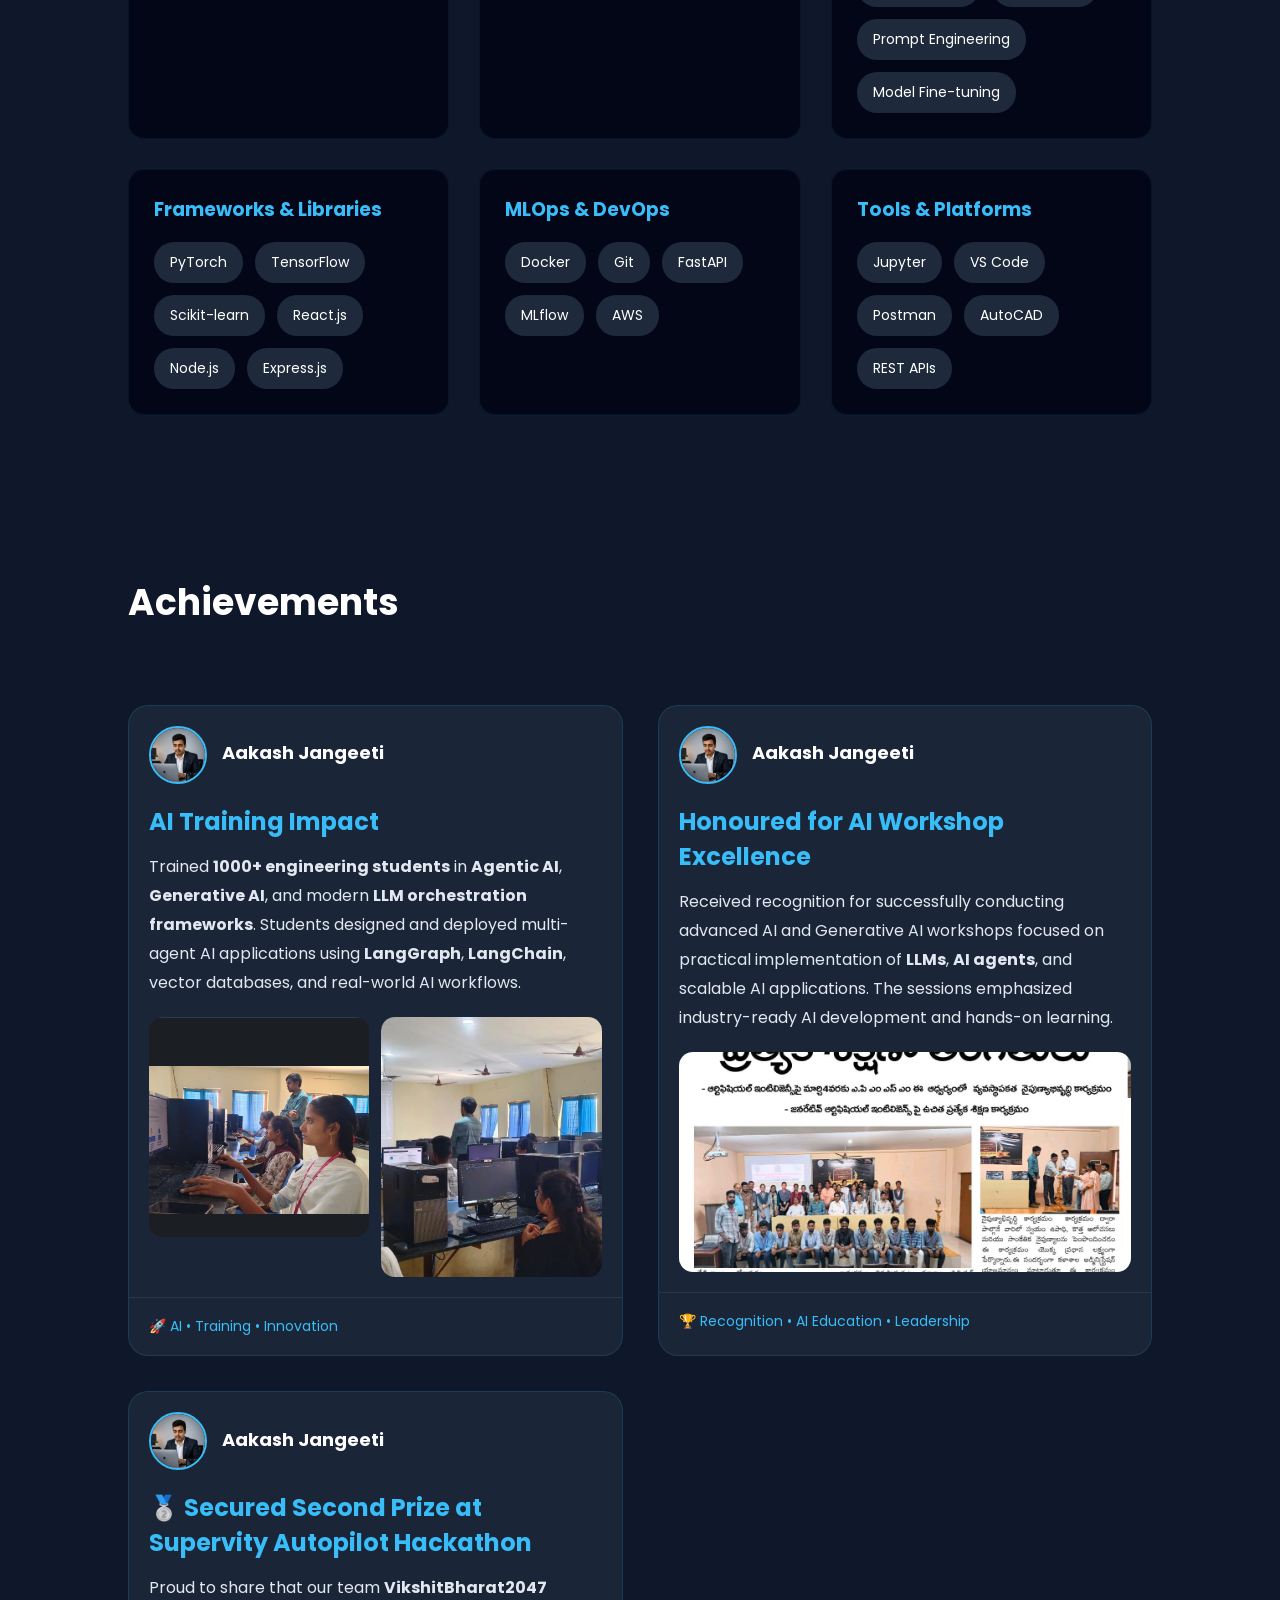
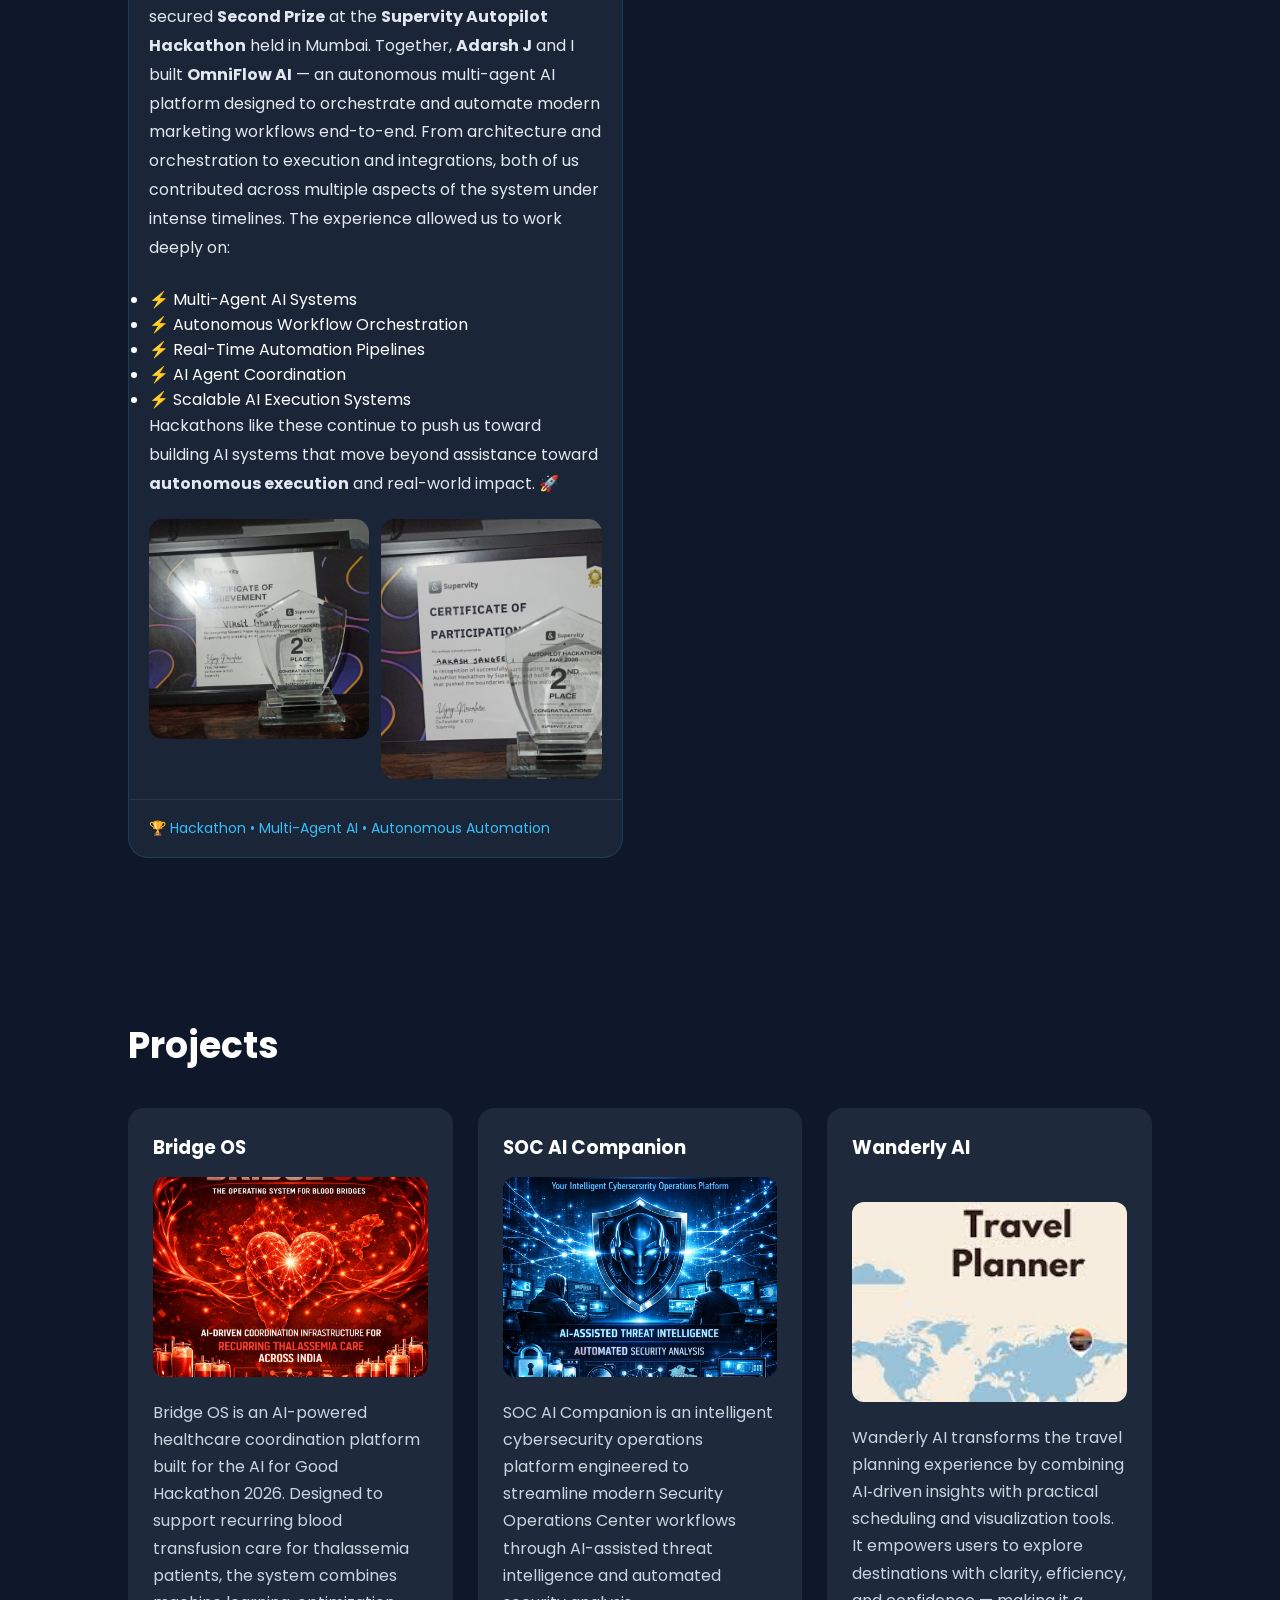
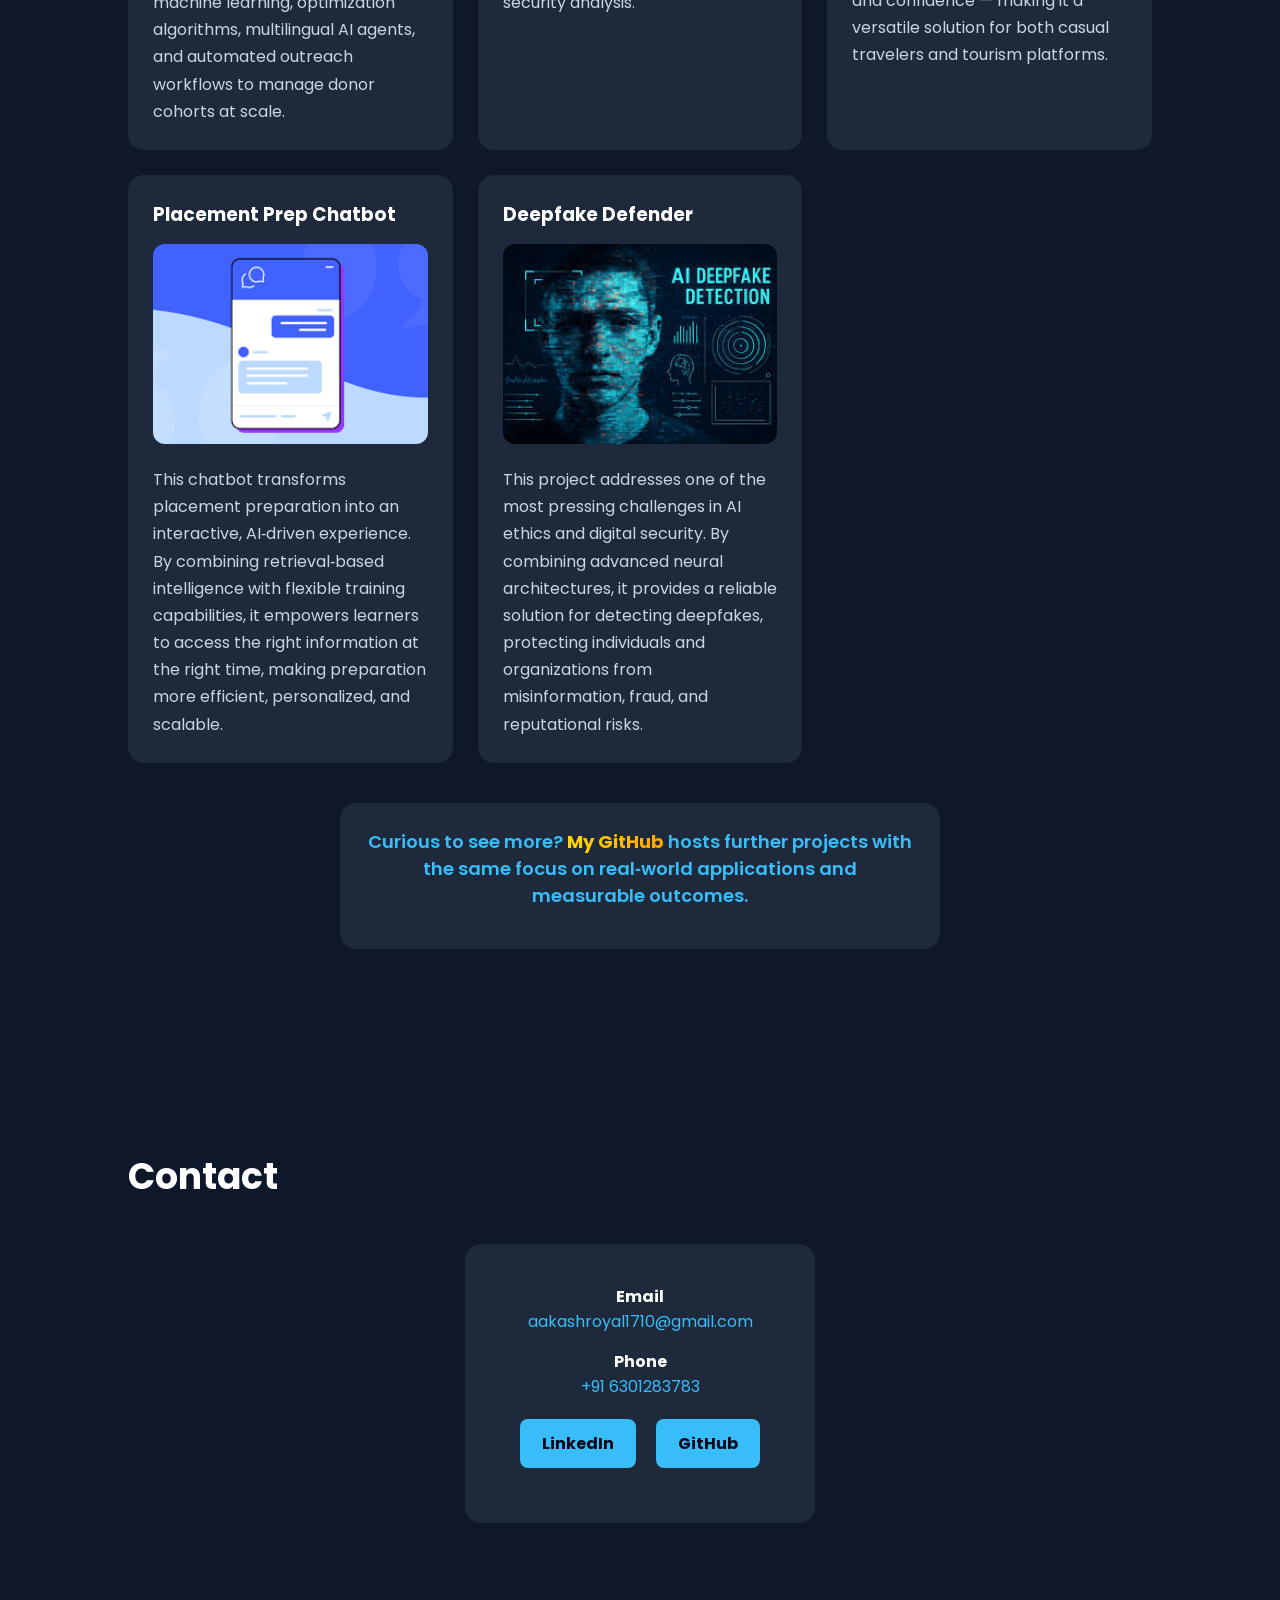
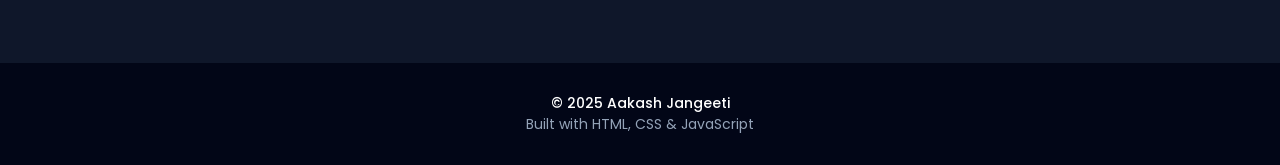
==== commit f347ebf0: "Update index.html" ====
--- a/portfolio/index.html
+++ b/portfolio/index.html
@@ -129,6 +129,7 @@
 <div class="skill">Git</div>
 <div class="skill">FastAPI</div>
 <div class="skill">MLflow</div>
+<div class="skill">AWS</div>    
 </div>
 </div>
 
